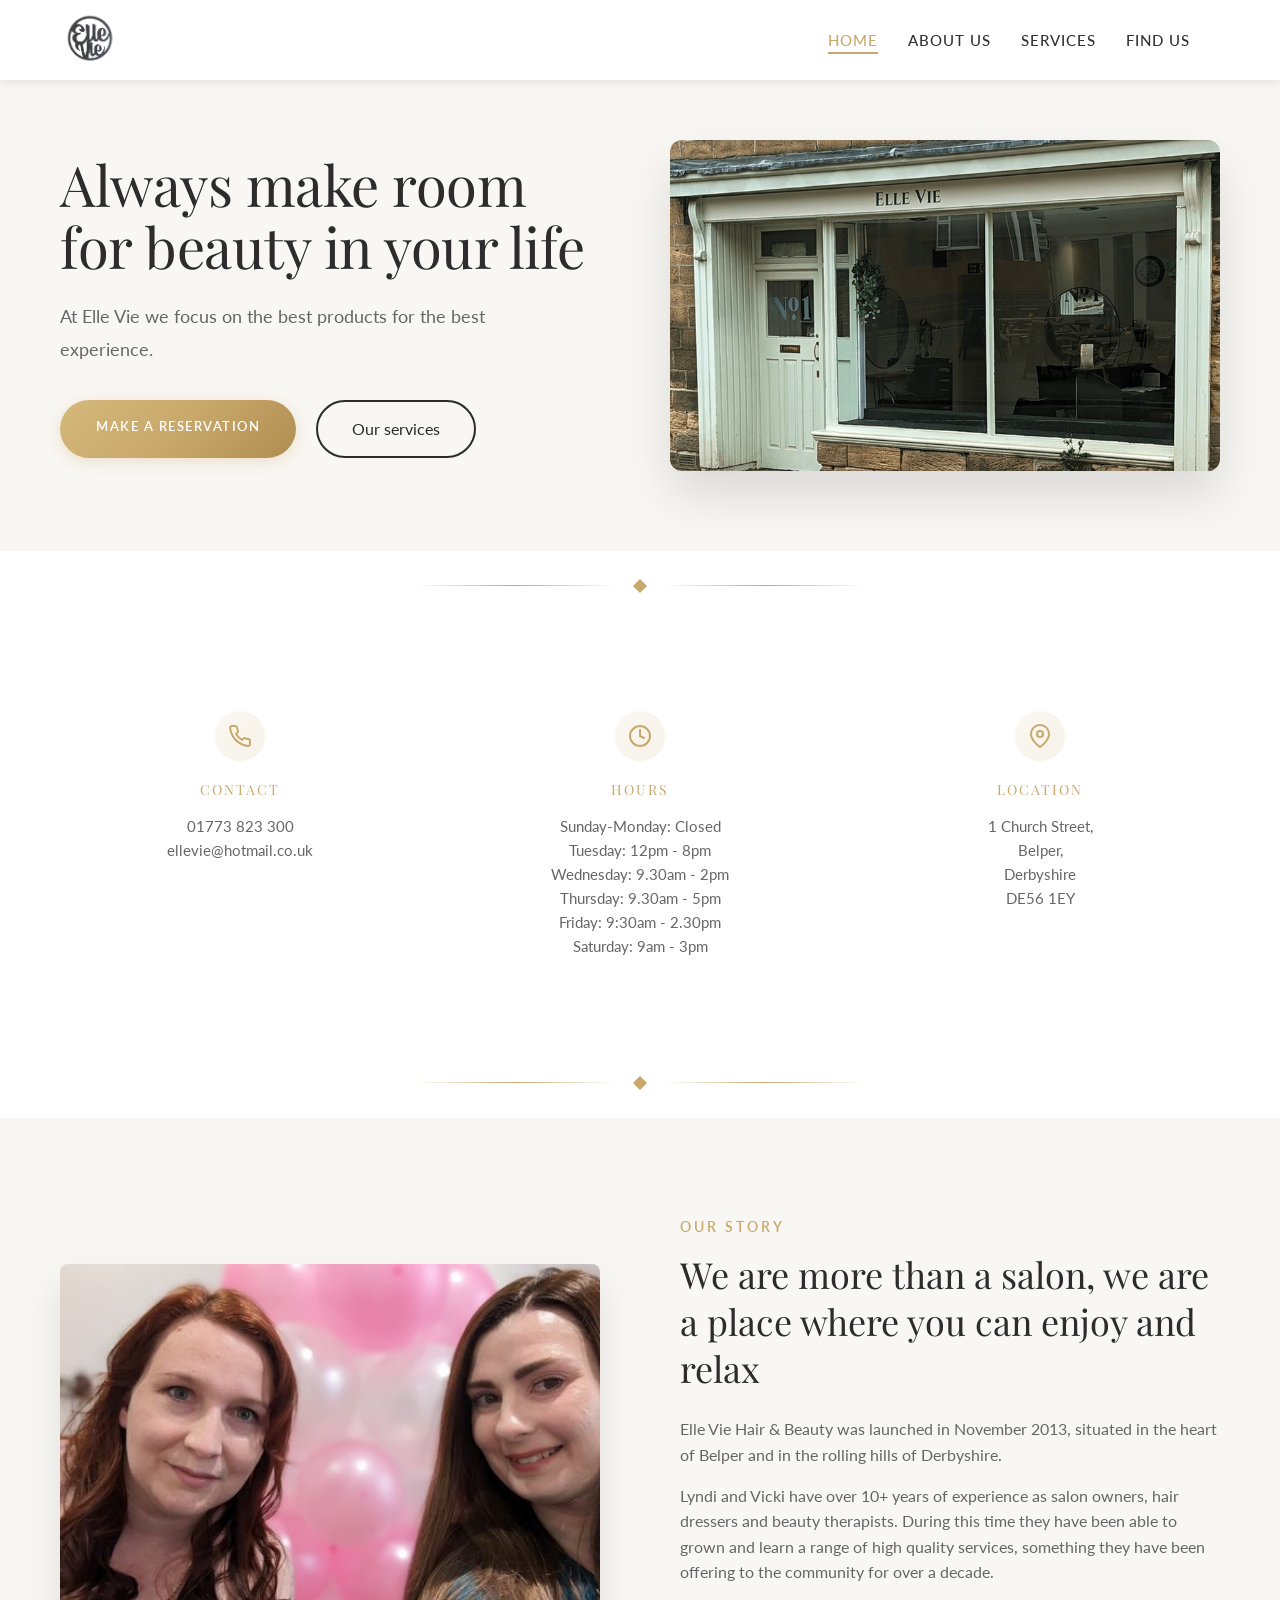
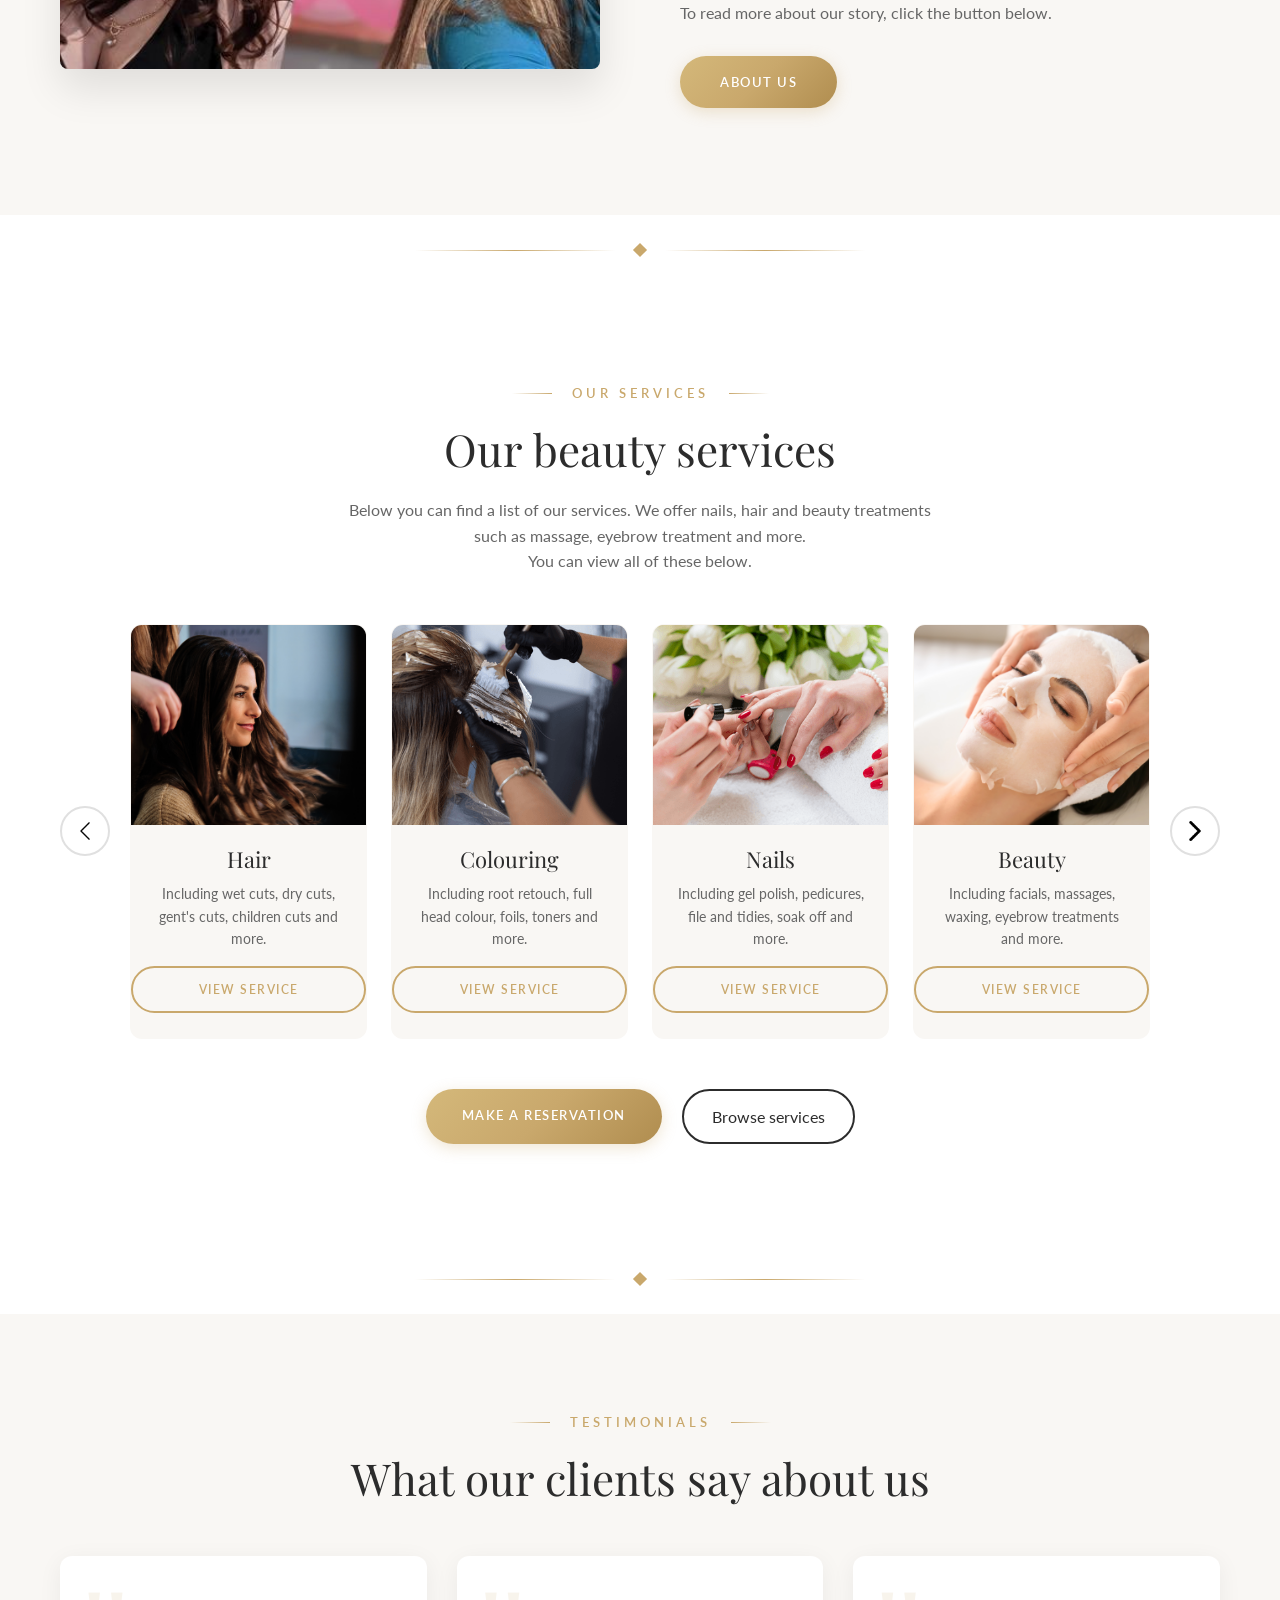
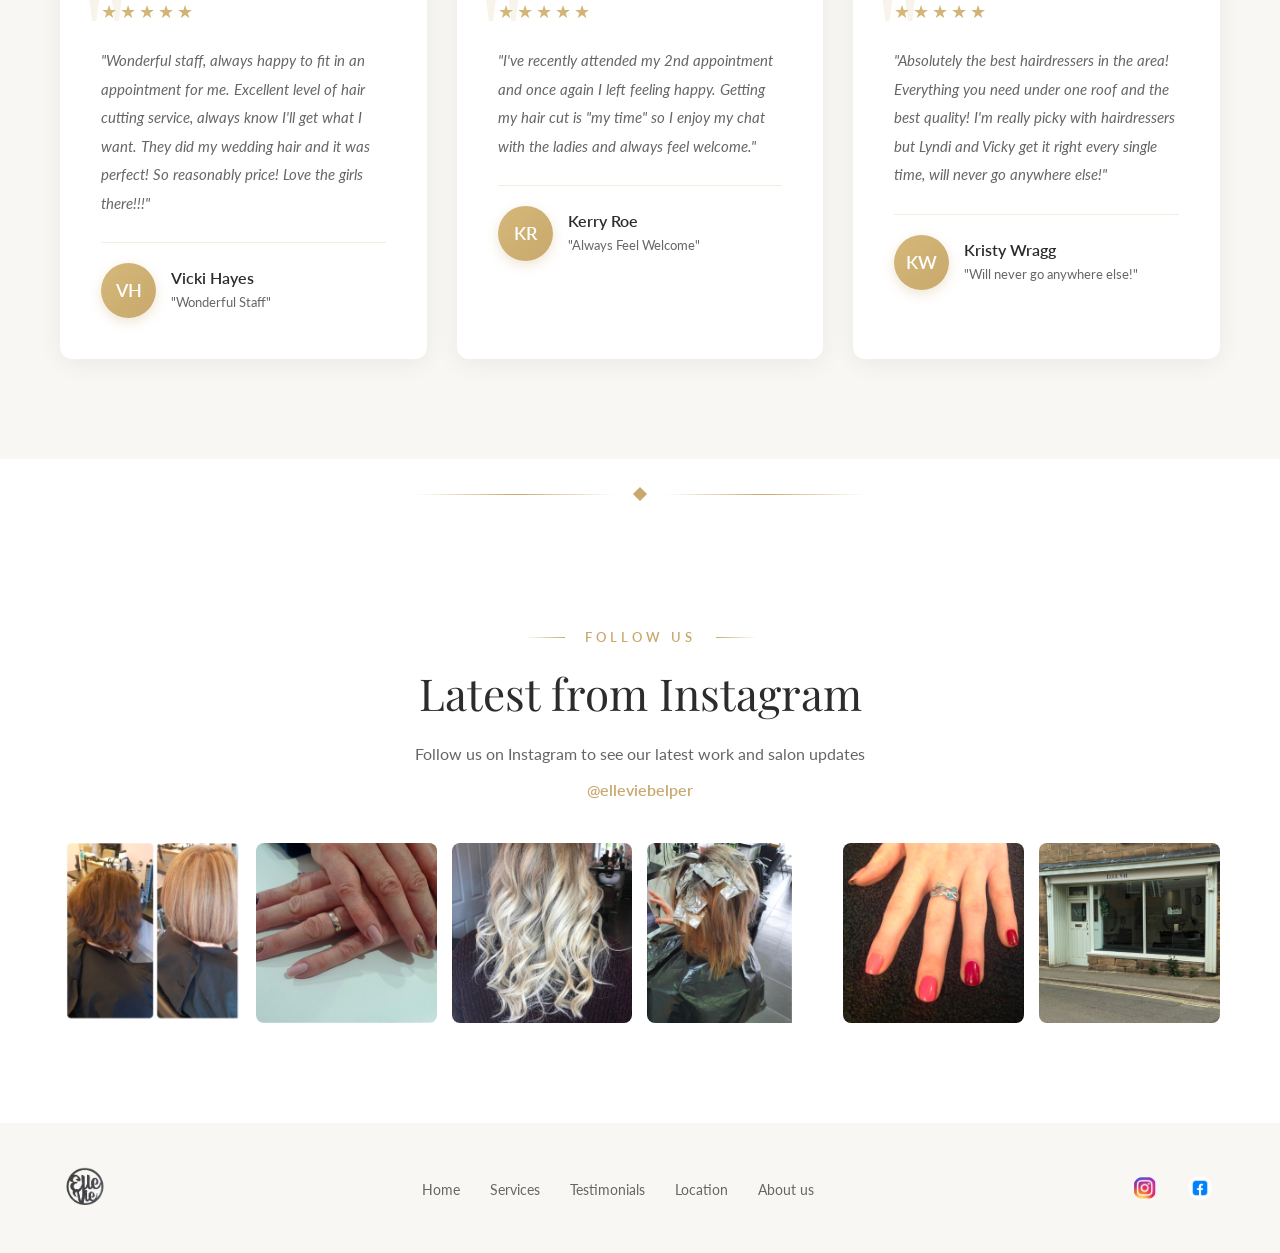
==== index.html @ 68be9227 "Remove Book Now button from header navigation Co-authored-by: Cursor <cursoragent@cursor.com>" ====
<!DOCTYPE html>
<html lang="en">

<head>
  <meta charset="UTF-8" />
  <meta name="viewport" content="width=device-width, initial-scale=1.0" />
  <meta name="description" content="Elle Vie Hair & Beauty salon in Belper, Derbyshire. Expert hair styling, colouring, nails, and beauty treatments. Book your appointment today!" />
  <meta name="keywords" content="hair salon, beauty salon, Belper, Derbyshire, hair styling, colouring, nails, beauty treatments" />
  <meta property="og:title" content="Elle Vie Hair & Beauty | Belper, Derbyshire" />
  <meta property="og:description" content="Expert hair styling, colouring, nails, and beauty treatments in the heart of Belper." />
  <meta property="og:image" content="images/home/elle_vie_shop_window.png" />
  <meta property="og:type" content="website" />
  <meta property="og:url" content="https://ellevie.co.uk/" />
  <link rel="canonical" href="https://ellevie.co.uk/" />
  <link rel="icon" type="image/png" href="images/home/logo.png" />
  <title>Elle Vie | Home</title>
  <link rel="preconnect" href="https://fonts.googleapis.com" />
  <link rel="preconnect" href="https://fonts.gstatic.com" crossorigin />
  <link href="https://fonts.googleapis.com/css2?family=Lato:wght@400;600;700&family=Playfair+Display:wght@400;500;600&display=swap" rel="stylesheet" />
  <link rel="stylesheet" href="css/style.css" />
  
  <!-- Structured Data for Local Business -->
  <script type="application/ld+json">
  {
    "@context": "https://schema.org",
    "@type": "BeautySalon",
    "name": "Elle Vie Hair & Beauty",
    "image": "images/home/elle_vie_shop_window.png",
    "url": "https://ellevie.co.uk",
    "telephone": "+441773823300",
    "email": "ellevie@hotmail.co.uk",
    "address": {
      "@type": "PostalAddress",
      "streetAddress": "1 Church Street",
      "addressLocality": "Belper",
      "addressRegion": "Derbyshire",
      "postalCode": "DE56 1EY",
      "addressCountry": "GB"
    },
    "geo": {
      "@type": "GeoCoordinates",
      "latitude": 53.0240433,
      "longitude": -1.4788394
    },
    "openingHoursSpecification": [
      {
        "@type": "OpeningHoursSpecification",
        "dayOfWeek": "Tuesday",
        "opens": "12:00",
        "closes": "20:00"
      },
      {
        "@type": "OpeningHoursSpecification",
        "dayOfWeek": "Wednesday",
        "opens": "09:30",
        "closes": "14:00"
      },
      {
        "@type": "OpeningHoursSpecification",
        "dayOfWeek": "Thursday",
        "opens": "09:30",
        "closes": "17:00"
      },
      {
        "@type": "OpeningHoursSpecification",
        "dayOfWeek": "Friday",
        "opens": "09:30",
        "closes": "14:30"
      },
      {
        "@type": "OpeningHoursSpecification",
        "dayOfWeek": "Saturday",
        "opens": "09:00",
        "closes": "15:00"
      }
    ],
    "priceRange": "$$",
    "sameAs": [
      "https://www.instagram.com/elleviebelper/",
      "https://www.facebook.com/elleviebelper"
    ]
  }
  </script>
</head>

<body>
  <a href="#main-content" class="skip-link">Skip to main content</a>
  <div class="wrapper">
    <header class="header">
      <div class="header__container">
        <a href="index.html" class="header__logo logo">
          <img src="images/home/logo.png" alt="Elle Vie" />
        </a>
        <div class="header__navigation">
          <div class="header__menu menu">
            <nav class="menu__body" role="navigation" aria-label="Main navigation">
              <ul class="menu__list">
                <li class="menu__item"><a href="index.html" class="menu__link active">Home</a></li>
                <li class="menu__item"><a href="about-us.html" class="menu__link">About Us</a></li>
                <li class="menu__item"><a href="services.html" class="menu__link">Services</a></li>
                <li class="menu__item"><a href="https://www.google.com/maps/place/Elle+Vie+Hair+%26+Beauty/@53.0240433,-1.4788394,15z/data=!4m2!3m1!1s0x0:0xa0e044187cab722d?sa=X&ved=2ahUKEwjLvsyBmYyDAxWkQkEAHSjqBVkQ_BJ6BAgUEAA" class="menu__link" target="_blank">Find Us</a></li>
              </ul>
            </nav>
          </div>
          <div class="header__actions actions-header">
            <button type="button" class="menu__icon icon-menu" onclick="toggleMenu()" aria-label="Toggle navigation menu" aria-expanded="false"><span></span></button>
          </div>
        </div>
      </div>
    </header>
    <main class="page" id="main-content">
      <section class="page__main main">
        <div class="main__container">
          <div class="main__content">
            <h1 class="main__title">Always make room for beauty in your life</h1>
            <div class="main__text">
              At Elle Vie we focus on the best products for the best experience.
            </div>
            <div class="main__buttons">
              <a href="#" class="main__button main__button--primary main__button">Make a reservation</a>
              <a href="services.html" class="main__button--secondary">Our services</a>
            </div>
          </div>
          <div class="main__image">
            <img src="images/home/elle_vie_shop_window.png" alt="Elle Vie Storefront">
          </div>
        </div>
      </section>
      <div class="section-divider"><span class="section-divider__diamond"></span></div>
      <section class="page__contact-info contact-info animate-on-scroll">
        <div class="contact-info__container">
          <div class="contact-info__item">
            <div class="contact-info__icon">
              <svg width="24" height="24" viewBox="0 0 24 24" fill="none" xmlns="http://www.w3.org/2000/svg"><path d="M22 16.92v3a2 2 0 0 1-2.18 2 19.79 19.79 0 0 1-8.63-3.07 19.5 19.5 0 0 1-6-6 19.79 19.79 0 0 1-3.07-8.67A2 2 0 0 1 4.11 2h3a2 2 0 0 1 2 1.72 12.84 12.84 0 0 0 .7 2.81 2 2 0 0 1-.45 2.11L8.09 9.91a16 16 0 0 0 6 6l1.27-1.27a2 2 0 0 1 2.11-.45 12.84 12.84 0 0 0 2.81.7A2 2 0 0 1 22 16.92z" stroke="currentColor" stroke-width="2" stroke-linecap="round" stroke-linejoin="round"/></svg>
            </div>
            <h3 class="contact-info__title">Contact</h3>
            <div class="contact-info__content">
              <p><a href="tel:+441773823300">01773 823 300</a></p>
              <p><a href="mailto:ellevie@hotmail.co.uk">ellevie@hotmail.co.uk</a></p>
            </div>
          </div>
          
          <div class="contact-info__item">
            <div class="contact-info__icon">
              <svg width="24" height="24" viewBox="0 0 24 24" fill="none" xmlns="http://www.w3.org/2000/svg"><circle cx="12" cy="12" r="10" stroke="currentColor" stroke-width="2"/><polyline points="12,6 12,12 16,14" stroke="currentColor" stroke-width="2" stroke-linecap="round" stroke-linejoin="round"/></svg>
            </div>
            <h3 class="contact-info__title">Hours</h3>
            <div class="contact-info__content">
              <p>Sunday-Monday: Closed</p>
              <p>Tuesday: 12pm - 8pm</p>
              <p>Wednesday: 9.30am - 2pm</p>
              <p>Thursday: 9.30am - 5pm</p>
              <p>Friday: 9:30am - 2.30pm</p>
              <p>Saturday: 9am - 3pm</p>
            </div>
          </div>
          
          <div class="contact-info__item">
            <div class="contact-info__icon">
              <svg width="24" height="24" viewBox="0 0 24 24" fill="none" xmlns="http://www.w3.org/2000/svg"><path d="M21 10c0 7-9 13-9 13s-9-6-9-13a9 9 0 0 1 18 0z" stroke="currentColor" stroke-width="2"/><circle cx="12" cy="10" r="3" stroke="currentColor" stroke-width="2"/></svg>
            </div>
            <h3 class="contact-info__title">Location</h3>
            <div class="contact-info__content">
              <p>1 Church Street,</p>
              <p>Belper,</p>
              <p>Derbyshire</p>
              <p>DE56 1EY</p>
            </div>
          </div>
        </div>
      </section>
      <div class="section-divider"><span class="section-divider__diamond"></span></div>
      <section class="page__about about animate-on-scroll">
        <div class="about__container">
          <div class="about__image">
            <img src="images/home/image_of_two.jpeg" alt="Elle Vie Salon Owners" />
          </div>
          <div class="about__content">
            <h3 class="about__subtitle">OUR STORY</h3>
            <h2 class="about__title">We are more than a salon, we are a place where you can enjoy and relax</h2>
            <div class="about__text">
              <p>
                Elle Vie Hair & Beauty was launched in November 2013, situated in the heart of Belper and in the rolling hills of Derbyshire.
              </p>
              <p>
                Lyndi and Vicki have over 10+ years of experience as salon owners, hair dressers and beauty therapists. 
                During this time they have been able to grown and learn a range of high quality services, something they have been offering to the community for over a decade.
              </p>
              <p>
                To read more about our story, click the button below.
              </p>
            </div>
            <a href="about-us.html" class="about__button button">About us</a>
          </div>
        </div>
      </section>
      <div class="section-divider"><span class="section-divider__diamond"></span></div>
      <section class="page__services services animate-on-scroll">
        <div class="services__container">
          <h3 class="services__subtitle">OUR SERVICES</h3>
          <h2 class="services__title">Our beauty services</h2>
          <div class="services__description">
            <p>Below you can find a list of our services. We offer nails, hair and beauty treatments such as massage, eyebrow treatment and more.</p>
            <p>You can view all of these below.</p>
          </div>
          <div class="services__slider">
            <button class="services__nav services__nav--prev">
              <img src="images/icons/arrow_left.png" alt="Previous">
            </button>
            <div class="services__row">
              <div class="services__column">
                <div class="services__item item-services">
                  <a href="services.html#hair" class="item-services__image">
                    <img src="images/services/hair.png" alt="Hair Services" />
                  </a>
                  <h3 class="item-services__title">Hair</h3>
                  <div class="item-services__text">
                    Including wet cuts, dry cuts, gent's cuts, children cuts and more.
                  </div>
                  <a href="services.html" class="item-services__button">View service</a>
                </div>
              </div>
              <div class="services__column">
                <div class="services__item item-services">
                  <a href="services.html#colouring" class="item-services__image">
                    <img src="images/services/colour.png" alt="Colouring Services" />
                  </a>
                  <h3 class="item-services__title">Colouring</h3>
                  <div class="item-services__text">
                    Including root retouch, full head colour, foils, toners and more.
                  </div>
                  <a href="services.html" class="item-services__button">View service</a>
                </div>
              </div>
              <div class="services__column">
                <div class="services__item item-services">
                  <a href="services.html#nails" class="item-services__image">
                    <img src="images/services/nails.png" alt="Nail Services" />
                  </a>
                  <h3 class="item-services__title">Nails</h3>
                  <div class="item-services__text">
                    Including gel polish, pedicures, file and tidies, soak off and more.
                  </div>
                  <a href="services.html" class="item-services__button">View service</a>
                </div>
              </div>
              <div class="services__column">
                <div class="services__item item-services">
                  <a href="services.html#beauty" class="item-services__image">
                    <img src="images/services/beauty.png" alt="Beauty Services" />
                  </a>
                  <h3 class="item-services__title">Beauty</h3>
                  <div class="item-services__text">
                    Including facials, massages, waxing, eyebrow treatments and more.
                  </div>
                  <a href="services.html" class="item-services__button">View service</a>
                </div>
              </div>
            </div>
            <button class="services__nav services__nav--next">
              <img src="images/icons/arrow_right.png" alt="Next">
            </button>
          </div>
          <div class="services__scroll-hint">
            <span class="services__scroll-hint-text">Swipe to see more</span>
            <span class="services__scroll-hint-arrow">
              <svg width="16" height="16" viewBox="0 0 24 24" fill="none" stroke="currentColor" stroke-width="3" stroke-linecap="round" stroke-linejoin="round">
                <path d="M5 12h14M12 5l7 7-7 7"/>
              </svg>
            </span>
          </div>
          <div class="services__buttons">
            <a href="#" class="services__button services__button--primary main__button">Make a reservation</a>
            <a href="services.html" class="services__button services__button--secondary">Browse services</a>
          </div>
        </div>
      </section>
      <div class="section-divider"><span class="section-divider__diamond"></span></div>
      <section class="page__testimonial testimonial animate-on-scroll" id="testimonials">
        <div class="testimonial__container">
          <h3 class="testimonial__subtitle">TESTIMONIALS</h3>
          <h2 class="testimonial__title">What our clients say about us</h2>
          <div class="testimonial__grid">
            <div class="testimonial__item">
              <div class="testimonial__stars">
                ★★★★★
              </div>
              <p class="testimonial__text">
                "Wonderful staff, always happy to fit in an appointment for me. Excellent level of hair cutting service, always know I'll get what I want. They did my wedding hair and it was perfect! So reasonably price! Love the girls there!!!"
              </p>
              <div class="testimonial__author">
                <div class="testimonial__author-image">
                  <div class="testimonial__author-initial">VH</div>
                </div>
                <div class="testimonial__author-info">
                  <h4>Vicki Hayes</h4>
                  <p>"Wonderful Staff"</p>
                </div>
              </div>
            </div>

            <div class="testimonial__item">
              <div class="testimonial__stars">
                ★★★★★
              </div>
              <p class="testimonial__text">
                "I've recently attended my 2nd appointment and once again I left feeling happy. Getting my hair cut is "my time" so I enjoy my chat with the ladies and always feel welcome."
              </p>
              <div class="testimonial__author">
                <div class="testimonial__author-image">
                  <div class="testimonial__author-initial">KR</div>
                </div>
                <div class="testimonial__author-info">
                  <h4>Kerry Roe</h4>
                  <p>"Always Feel Welcome"</p>
                </div>
              </div>
            </div>

            <div class="testimonial__item">
              <div class="testimonial__stars">
                ★★★★★
              </div>
              <p class="testimonial__text">
                "Absolutely the best hairdressers in the area! Everything you need under one roof and the best quality! I'm really picky with hairdressers but Lyndi and Vicky get it right every single time, will never go anywhere else!"
              </p>
              <div class="testimonial__author">
                <div class="testimonial__author-image">
                  <div class="testimonial__author-initial">KW</div>
                </div>
                <div class="testimonial__author-info">
                  <h4>Kristy Wragg</h4>
                  <p>"Will never go anywhere else!"</p>
                </div>
              </div>
            </div>
          </div>
        </div>
      </section>
      <div class="section-divider"><span class="section-divider__diamond"></span></div>
      <section class="page__instagram instagram animate-on-scroll">
        <div class="instagram__container">
          <h3 class="instagram__subtitle">FOLLOW US</h3>
          <h2 class="instagram__title">Latest from Instagram</h2>
          <div class="instagram__description">
            <p>Follow us on Instagram to see our latest work and salon updates</p>
            <a href="https://www.instagram.com/elleviebelper/" target="_blank" class="instagram__follow">
              <span>@elleviebelper</span>
            </a>
          </div>
          <div class="instagram__grid">
            <a href="https://www.instagram.com/elleviebelper/" target="_blank" class="instagram__item">
              <img src="images/instagram/1.png" alt="Before and After Hair Transformation">
              <div class="instagram__overlay">
                <svg width="30" height="30" viewBox="0 0 24 24" fill="white" xmlns="http://www.w3.org/2000/svg"><path d="M12 2.163c3.204 0 3.584.012 4.85.07 3.252.148 4.771 1.691 4.919 4.919.058 1.265.069 1.645.069 4.849 0 3.205-.012 3.584-.069 4.849-.149 3.225-1.664 4.771-4.919 4.919-1.266.058-1.644.07-4.85.07-3.204 0-3.584-.012-4.849-.07-3.26-.149-4.771-1.699-4.919-4.92-.058-1.265-.07-1.644-.07-4.849 0-3.204.013-3.583.07-4.849.149-3.227 1.664-4.771 4.919-4.919 1.266-.057 1.645-.069 4.849-.069zm0-2.163c-3.259 0-3.667.014-4.947.072-4.358.2-6.78 2.618-6.98 6.98-.059 1.281-.073 1.689-.073 4.948 0 3.259.014 3.668.072 4.948.2 4.358 2.618 6.78 6.98 6.98 1.281.058 1.689.072 4.948.072 3.259 0 3.668-.014 4.948-.072 4.354-.2 6.782-2.618 6.979-6.98.059-1.28.073-1.689.073-4.948 0-3.259-.014-3.667-.072-4.947-.196-4.354-2.617-6.78-6.979-6.98-1.281-.059-1.69-.073-4.949-.073zm0 5.838c-3.403 0-6.162 2.759-6.162 6.162s2.759 6.163 6.162 6.163 6.162-2.759 6.162-6.163c0-3.403-2.759-6.162-6.162-6.162zm0 10.162c-2.209 0-4-1.79-4-4 0-2.209 1.791-4 4-4s4 1.791 4 4c0 2.21-1.791 4-4 4zm6.406-11.845c-.796 0-1.441.645-1.441 1.44s.645 1.44 1.441 1.44c.795 0 1.439-.645 1.439-1.44s-.644-1.44-1.439-1.44z"/></svg>
              </div>
            </a>
            <a href="https://www.instagram.com/elleviebelper/" target="_blank" class="instagram__item">
              <img src="images/instagram/2.png" alt="Pink Nail Design">
              <div class="instagram__overlay">
                <svg width="30" height="30" viewBox="0 0 24 24" fill="white" xmlns="http://www.w3.org/2000/svg"><path d="M12 2.163c3.204 0 3.584.012 4.85.07 3.252.148 4.771 1.691 4.919 4.919.058 1.265.069 1.645.069 4.849 0 3.205-.012 3.584-.069 4.849-.149 3.225-1.664 4.771-4.919 4.919-1.266.058-1.644.07-4.85.07-3.204 0-3.584-.012-4.849-.07-3.26-.149-4.771-1.699-4.919-4.92-.058-1.265-.07-1.644-.07-4.849 0-3.204.013-3.583.07-4.849.149-3.227 1.664-4.771 4.919-4.919 1.266-.057 1.645-.069 4.849-.069zm0-2.163c-3.259 0-3.667.014-4.947.072-4.358.2-6.78 2.618-6.98 6.98-.059 1.281-.073 1.689-.073 4.948 0 3.259.014 3.668.072 4.948.2 4.358 2.618 6.78 6.98 6.98 1.281.058 1.689.072 4.948.072 3.259 0 3.668-.014 4.948-.072 4.354-.2 6.782-2.618 6.979-6.98.059-1.28.073-1.689.073-4.948 0-3.259-.014-3.667-.072-4.947-.196-4.354-2.617-6.78-6.979-6.98-1.281-.059-1.69-.073-4.949-.073zm0 5.838c-3.403 0-6.162 2.759-6.162 6.162s2.759 6.163 6.162 6.163 6.162-2.759 6.162-6.163c0-3.403-2.759-6.162-6.162-6.162zm0 10.162c-2.209 0-4-1.79-4-4 0-2.209 1.791-4 4-4s4 1.791 4 4c0 2.21-1.791 4-4 4zm6.406-11.845c-.796 0-1.441.645-1.441 1.44s.645 1.44 1.441 1.44c.795 0 1.439-.645 1.439-1.44s-.644-1.44-1.439-1.44z"/></svg>
              </div>
            </a>
            <a href="https://www.instagram.com/elleviebelper/" target="_blank" class="instagram__item">
              <img src="images/instagram/3.png" alt="Blonde Curled Hair">
              <div class="instagram__overlay">
                <svg width="30" height="30" viewBox="0 0 24 24" fill="white" xmlns="http://www.w3.org/2000/svg"><path d="M12 2.163c3.204 0 3.584.012 4.85.07 3.252.148 4.771 1.691 4.919 4.919.058 1.265.069 1.645.069 4.849 0 3.205-.012 3.584-.069 4.849-.149 3.225-1.664 4.771-4.919 4.919-1.266.058-1.644.07-4.85.07-3.204 0-3.584-.012-4.849-.07-3.26-.149-4.771-1.699-4.919-4.92-.058-1.265-.07-1.644-.07-4.849 0-3.204.013-3.583.07-4.849.149-3.227 1.664-4.771 4.919-4.919 1.266-.057 1.645-.069 4.849-.069zm0-2.163c-3.259 0-3.667.014-4.947.072-4.358.2-6.78 2.618-6.98 6.98-.059 1.281-.073 1.689-.073 4.948 0 3.259.014 3.668.072 4.948.2 4.358 2.618 6.78 6.98 6.98 1.281.058 1.689.072 4.948.072 3.259 0 3.668-.014 4.948-.072 4.354-.2 6.782-2.618 6.979-6.98.059-1.28.073-1.689.073-4.948 0-3.259-.014-3.667-.072-4.947-.196-4.354-2.617-6.78-6.979-6.98-1.281-.059-1.69-.073-4.949-.073zm0 5.838c-3.403 0-6.162 2.759-6.162 6.162s2.759 6.163 6.162 6.163 6.162-2.759 6.162-6.163c0-3.403-2.759-6.162-6.162-6.162zm0 10.162c-2.209 0-4-1.79-4-4 0-2.209 1.791-4 4-4s4 1.791 4 4c0 2.21-1.791 4-4 4zm6.406-11.845c-.796 0-1.441.645-1.441 1.44s.645 1.44 1.441 1.44c.795 0 1.439-.645 1.439-1.44s-.644-1.44-1.439-1.44z"/></svg>
              </div>
            </a>
            <a href="https://www.instagram.com/elleviebelper/" target="_blank" class="instagram__item">
              <img src="images/instagram/7.png" alt="Red Nail Design">
              <div class="instagram__overlay">
                <svg width="30" height="30" viewBox="0 0 24 24" fill="white" xmlns="http://www.w3.org/2000/svg"><path d="M12 2.163c3.204 0 3.584.012 4.85.07 3.252.148 4.771 1.691 4.919 4.919.058 1.265.069 1.645.069 4.849 0 3.205-.012 3.584-.069 4.849-.149 3.225-1.664 4.771-4.919 4.919-1.266.058-1.644.07-4.85.07-3.204 0-3.584-.012-4.849-.07-3.26-.149-4.771-1.699-4.919-4.92-.058-1.265-.07-1.644-.07-4.849 0-3.204.013-3.583.07-4.849.149-3.227 1.664-4.771 4.919-4.919 1.266-.057 1.645-.069 4.849-.069zm0-2.163c-3.259 0-3.667.014-4.947.072-4.358.2-6.78 2.618-6.98 6.98-.059 1.281-.073 1.689-.073 4.948 0 3.259.014 3.668.072 4.948.2 4.358 2.618 6.78 6.98 6.98 1.281.058 1.689.072 4.948.072 3.259 0 3.668-.014 4.948-.072 4.354-.2 6.782-2.618 6.979-6.98.059-1.28.073-1.689.073-4.948 0-3.259-.014-3.667-.072-4.947-.196-4.354-2.617-6.78-6.979-6.98-1.281-.059-1.69-.073-4.949-.073zm0 5.838c-3.403 0-6.162 2.759-6.162 6.162s2.759 6.163 6.162 6.163 6.162-2.759 6.162-6.163c0-3.403-2.759-6.162-6.162-6.162zm0 10.162c-2.209 0-4-1.79-4-4 0-2.209 1.791-4 4-4s4 1.791 4 4c0 2.21-1.791 4-4 4zm6.406-11.845c-.796 0-1.441.645-1.441 1.44s.645 1.44 1.441 1.44c.795 0 1.439-.645 1.439-1.44s-.644-1.44-1.439-1.44z"/></svg>
              </div>
            </a>
            <a href="https://www.instagram.com/elleviebelper/" target="_blank" class="instagram__item">
              <img src="images/instagram/5.png" alt="Elle Vie Salon Storefront">
              <div class="instagram__overlay">
                <svg width="30" height="30" viewBox="0 0 24 24" fill="white" xmlns="http://www.w3.org/2000/svg"><path d="M12 2.163c3.204 0 3.584.012 4.85.07 3.252.148 4.771 1.691 4.919 4.919.058 1.265.069 1.645.069 4.849 0 3.205-.012 3.584-.069 4.849-.149 3.225-1.664 4.771-4.919 4.919-1.266.058-1.644.07-4.85.07-3.204 0-3.584-.012-4.849-.07-3.26-.149-4.771-1.699-4.919-4.92-.058-1.265-.07-1.644-.07-4.849 0-3.204.013-3.583.07-4.849.149-3.227 1.664-4.771 4.919-4.919 1.266-.057 1.645-.069 4.849-.069zm0-2.163c-3.259 0-3.667.014-4.947.072-4.358.2-6.78 2.618-6.98 6.98-.059 1.281-.073 1.689-.073 4.948 0 3.259.014 3.668.072 4.948.2 4.358 2.618 6.78 6.98 6.98 1.281.058 1.689.072 4.948.072 3.259 0 3.668-.014 4.948-.072 4.354-.2 6.782-2.618 6.979-6.98.059-1.28.073-1.689.073-4.948 0-3.259-.014-3.667-.072-4.947-.196-4.354-2.617-6.78-6.979-6.98-1.281-.059-1.69-.073-4.949-.073zm0 5.838c-3.403 0-6.162 2.759-6.162 6.162s2.759 6.163 6.162 6.163 6.162-2.759 6.162-6.163c0-3.403-2.759-6.162-6.162-6.162zm0 10.162c-2.209 0-4-1.79-4-4 0-2.209 1.791-4 4-4s4 1.791 4 4c0 2.21-1.791 4-4 4zm6.406-11.845c-.796 0-1.441.645-1.441 1.44s.645 1.44 1.441 1.44c.795 0 1.439-.645 1.439-1.44s-.644-1.44-1.439-1.44z"/></svg>
              </div>
            </a>
            <a href="https://www.instagram.com/elleviebelper/" target="_blank" class="instagram__item">
              <img src="images/instagram/6.png" alt="Hair Foiling Process">
              <div class="instagram__overlay">
                <svg width="30" height="30" viewBox="0 0 24 24" fill="white" xmlns="http://www.w3.org/2000/svg"><path d="M12 2.163c3.204 0 3.584.012 4.85.07 3.252.148 4.771 1.691 4.919 4.919.058 1.265.069 1.645.069 4.849 0 3.205-.012 3.584-.069 4.849-.149 3.225-1.664 4.771-4.919 4.919-1.266.058-1.644.07-4.85.07-3.204 0-3.584-.012-4.849-.07-3.26-.149-4.771-1.699-4.919-4.92-.058-1.265-.07-1.644-.07-4.849 0-3.204.013-3.583.07-4.849.149-3.227 1.664-4.771 4.919-4.919 1.266-.057 1.645-.069 4.849-.069zm0-2.163c-3.259 0-3.667.014-4.947.072-4.358.2-6.78 2.618-6.98 6.98-.059 1.281-.073 1.689-.073 4.948 0 3.259.014 3.668.072 4.948.2 4.358 2.618 6.78 6.98 6.98 1.281.058 1.689.072 4.948.072 3.259 0 3.668-.014 4.948-.072 4.354-.2 6.782-2.618 6.979-6.98.059-1.28.073-1.689.073-4.948 0-3.259-.014-3.667-.072-4.947-.196-4.354-2.617-6.78-6.979-6.98-1.281-.059-1.69-.073-4.949-.073zm0 5.838c-3.403 0-6.162 2.759-6.162 6.162s2.759 6.163 6.162 6.163 6.162-2.759 6.162-6.163c0-3.403-2.759-6.162-6.162-6.162zm0 10.162c-2.209 0-4-1.79-4-4 0-2.209 1.791-4 4-4s4 1.791 4 4c0 2.21-1.791 4-4 4zm6.406-11.845c-.796 0-1.441.645-1.441 1.44s.645 1.44 1.441 1.44c.795 0 1.439-.645 1.439-1.44s-.644-1.44-1.439-1.44z"/></svg>
              </div>
            </a>
          </div>
        </div>
      </section>
    </main>
    <footer class="footer">
      <div class="footer__container">
        <div class="footer__logo">
          <img src="images/home/logo.png" alt="Elle Vie" />
        </div>
        <nav class="footer__nav">
          <ul class="footer__menu">
            <li><a href="index.html">Home</a></li>
            <li><a href="services.html">Services</a></li>
            <li><a href="index.html#testimonials">Testimonials</a></li>
            <li><a href="https://www.google.com/maps/place/Elle+Vie+Hair+%26+Beauty/@53.0240433,-1.4788394,15z/data=!4m2!3m1!1s0x0:0xa0e044187cab722d?sa=X&ved=2ahUKEwjLvsyBmYyDAxWkQkEAHSjqBVkQ_BJ6BAgUEAA" target="_blank">Location</a></li>
            <li><a href="about-us.html">About us</a></li>
          </ul>
        </nav>
        <div class="footer__social">
          <a href="https://www.instagram.com/elleviebelper/" target="_blank" class="footer__social-link">
            <img src="images/icons/instagram.png" alt="Instagram">
          </a>
          <a href="https://www.facebook.com/elleviebelper" target="_blank" class="footer__social-link">
            <img src="images/icons/fb_logo.jpg" alt="Facebook">
          </a>
        </div>
      </div>
    </footer>
  </div>
  <div class="modal" id="reservationModal">
    <div class="modal__content">
      <button class="modal__close">&times;</button>
      <div class="modal__header">
        <h2>Book via phone or messenger</h2>
      </div>
      <div class="modal__body">
        <h3>Click an option below:</h3>
        <div class="modal__options">
          <a href="tel:01773823300" class="modal__option">
            <div class="modal__icon">
              <img src="images/contact/phone.svg" alt="Phone">
            </div>
            <span>Phone</span>
          </a>
          <a href="https://www.messenger.com/t/545408738829020" target="_blank" class="modal__option">
            <div class="modal__icon">
              <img src="images/contact/messenger.png" alt="Messenger">
            </div>
            <span>Messenger</span>
          </a>
        </div>
      </div>
    </div>
  </div>
  <script>
    // Simple toggle function that works on any server/protocol
    function toggleMenu() {
      console.log('Toggle menu called');
      var body = document.body;
      if (body.classList.contains('menu-open')) {
        body.classList.remove('menu-open');
        console.log('Menu closed');
      } else {
        body.classList.add('menu-open');
        console.log('Menu opened');
      }
    }

    // Simple modal functions
    function openModal() {
      var modal = document.getElementById('reservationModal');
      if (modal) {
        modal.classList.add('active');
        document.body.style.overflow = 'hidden';
      }
    }

    function closeModal() {
      var modal = document.getElementById('reservationModal');
      if (modal) {
        modal.classList.remove('active');
        document.body.style.overflow = '';
      }
    }

    // Wait for page to load
    window.onload = function() {
      console.log('Page loaded, setting up...');
      
      // Setup modal buttons
      var reservationBtns = document.querySelectorAll('.main__button');
      for (var i = 0; i < reservationBtns.length; i++) {
        reservationBtns[i].onclick = function(e) {
          e.preventDefault();
          openModal();
        };
      }

      // Setup modal close
      var closeBtn = document.querySelector('.modal__close');
      if (closeBtn) {
        closeBtn.onclick = closeModal;
      }

      // Close modal when clicking outside
      var modal = document.getElementById('reservationModal');
      if (modal) {
        modal.onclick = function(e) {
          if (e.target === modal) {
            closeModal();
          }
        };
      }

      // Close modal on escape
      document.onkeydown = function(e) {
        if (e.key === 'Escape') {
          closeModal();
        }
      };

      console.log('Setup complete');
      
      // Scroll to top button
      var scrollBtn = document.getElementById('scrollToTop');
      if (scrollBtn) {
        window.addEventListener('scroll', function() {
          if (window.scrollY > 300) {
            scrollBtn.classList.add('visible');
          } else {
            scrollBtn.classList.remove('visible');
          }
        });
        
        scrollBtn.addEventListener('click', function() {
          window.scrollTo({ top: 0, behavior: 'smooth' });
        });
      }
      
      // Update aria-expanded on menu toggle
      var menuBtn = document.querySelector('.icon-menu');
      if (menuBtn) {
        var originalToggle = window.toggleMenu;
        window.toggleMenu = function() {
          originalToggle();
          var isOpen = document.body.classList.contains('menu-open');
          menuBtn.setAttribute('aria-expanded', isOpen);
        };
      }
      
      // Scroll-triggered animations
      var animateElements = document.querySelectorAll('.animate-on-scroll');
      if (animateElements.length > 0 && 'IntersectionObserver' in window) {
        var animationObserver = new IntersectionObserver(function(entries) {
          entries.forEach(function(entry) {
            if (entry.isIntersecting) {
              entry.target.classList.add('visible');
              animationObserver.unobserve(entry.target);
            }
          });
        }, { threshold: 0.1, rootMargin: '0px 0px -50px 0px' });
        
        animateElements.forEach(function(el) {
          animationObserver.observe(el);
        });
      }
      
      // Instagram grid animation
      var instagramGrid = document.querySelector('.instagram__grid');
      if (instagramGrid && 'IntersectionObserver' in window) {
        var gridObserver = new IntersectionObserver(function(entries) {
          entries.forEach(function(entry) {
            if (entry.isIntersecting) {
              entry.target.classList.add('animate');
              gridObserver.unobserve(entry.target);
            }
          });
        }, { threshold: 0.2 });
        gridObserver.observe(instagramGrid);
      }
      
      // Header scroll effect
      var header = document.querySelector('.header');
      if (header) {
        window.addEventListener('scroll', function() {
          if (window.scrollY > 50) {
            header.classList.add('scrolled');
          } else {
            header.classList.remove('scrolled');
          }
        });
      }
      
      // Mobile services scroll hint
      var servicesRow = document.querySelector('.services__row');
      var servicesSlider = document.querySelector('.services__slider');
      var scrollHint = document.querySelector('.services__scroll-hint');
      
      if (servicesRow && servicesSlider && scrollHint) {
        // Check if we're on mobile (scroll hint is visible)
        var checkMobile = function() {
          return window.getComputedStyle(scrollHint).display !== 'none';
        };
        
        // Update gradient based on scroll position
        var updateGradient = function() {
          if (!checkMobile()) return;
          
          var scrollLeft = servicesRow.scrollLeft;
          var maxScroll = servicesRow.scrollWidth - servicesRow.clientWidth;
          
          // Show gradient when not at the end
          if (scrollLeft < maxScroll - 10) {
            servicesSlider.classList.add('show-gradient');
            servicesSlider.classList.remove('at-end');
          } else {
            servicesSlider.classList.add('at-end');
          }
          
          // Show gradient at start
          if (scrollLeft < 10) {
            servicesSlider.classList.add('show-gradient');
          }
        };
        
        // Hide hint after first scroll
        var hasScrolled = false;
        servicesRow.addEventListener('scroll', function() {
          if (!hasScrolled && checkMobile()) {
            hasScrolled = true;
            scrollHint.classList.add('hidden');
          }
          updateGradient();
        });
        
        // Initialize gradient on load and resize
        var initScrollHint = function() {
          if (checkMobile()) {
            servicesSlider.classList.add('show-gradient');
            // Reset hint visibility on resize to mobile
            if (!hasScrolled) {
              scrollHint.classList.remove('hidden');
            }
          } else {
            servicesSlider.classList.remove('show-gradient');
          }
        };
        
        initScrollHint();
        window.addEventListener('resize', initScrollHint);
      }
    };
  </script>
  
  <!-- Scroll to Top Button -->
  <button id="scrollToTop" class="scroll-to-top" aria-label="Scroll to top">
    <svg viewBox="0 0 24 24" fill="none" stroke="currentColor" stroke-width="2" stroke-linecap="round" stroke-linejoin="round">
      <polyline points="18 15 12 9 6 15"></polyline>
    </svg>
  </button>
</body>

</html>
---- css/style.css ----
/* ==========================================
   Elle Vie Hair & Beauty - Main Stylesheet
   ========================================== */

/* CSS Variables */
:root {
  --color-primary: #c9a86c;
  --color-primary-dark: #b08d4f;
  --color-secondary: #2c2c2c;
  --color-text: #333333;
  --color-text-light: #666666;
  --color-white: #ffffff;
  --color-cream: #f9f7f4;
  --color-light-gray: #f5f5f5;
  --color-border: #e0e0e0;
  --color-dark: #1a1a1a;
  
  --font-primary: 'Playfair Display', Georgia, serif;
  --font-secondary: 'Lato', 'Helvetica Neue', Arial, sans-serif;
  
  --container-width: 1200px;
  --header-height: 80px;
  
  --transition-fast: 0.2s ease;
  --transition-normal: 0.3s ease;
  --transition-slow: 0.5s ease;
}

/* Reset & Base */
*, *::before, *::after {
  box-sizing: border-box;
  margin: 0;
  padding: 0;
}

html {
  scroll-behavior: smooth;
}

body {
  font-family: var(--font-secondary);
  font-size: 16px;
  line-height: 1.6;
  color: var(--color-text);
  background-color: var(--color-white);
  overflow-x: hidden;
}

body.menu-open {
  overflow: hidden;
}

/* Elegant Section Divider */
.section-divider {
  display: flex;
  align-items: center;
  justify-content: center;
  padding: 30px 0;
  max-width: var(--container-width);
  margin: 0 auto;
}

.section-divider::before,
.section-divider::after {
  content: '';
  flex: 1;
  max-width: 200px;
  height: 1px;
  background: linear-gradient(90deg, transparent, var(--color-primary), transparent);
}

.section-divider__diamond {
  width: 10px;
  height: 10px;
  background-color: var(--color-primary);
  transform: rotate(45deg);
  margin: 0 20px;
  flex-shrink: 0;
}

img {
  max-width: 100%;
  height: auto;
  display: block;
}

a {
  text-decoration: none;
  color: inherit;
  transition: color var(--transition-fast);
}

ul, ol {
  list-style: none;
}

h1, h2, h3, h4, h5, h6 {
  font-family: var(--font-primary);
  font-weight: 400;
  line-height: 1.3;
}

/* Wrapper */
.wrapper {
  min-height: 100vh;
  display: flex;
  flex-direction: column;
}

.page {
  flex: 1;
}

/* Container */
[class*="__container"] {
  max-width: var(--container-width);
  margin: 0 auto;
  padding: 0 20px;
}

/* ==========================================
   Header & Navigation
   ========================================== */
.header {
  position: fixed;
  top: 0;
  left: 0;
  right: 0;
  z-index: 1000;
  background-color: var(--color-white);
  box-shadow: 0 2px 10px rgba(0, 0, 0, 0.1);
  height: var(--header-height);
}

.header__container {
  display: flex;
  align-items: center;
  justify-content: space-between;
  height: 100%;
}

.header__logo img {
  height: 60px;
  width: auto;
}

.header__navigation {
  display: flex;
  align-items: center;
  gap: 30px;
}

.menu__list {
  display: flex;
  gap: 30px;
}

.menu__link {
  font-size: 15px;
  font-weight: 500;
  color: var(--color-text);
  text-transform: uppercase;
  letter-spacing: 1px;
  padding: 10px 0;
  position: relative;
}

.menu__link::after {
  content: '';
  position: absolute;
  bottom: 5px;
  left: 0;
  width: 0;
  height: 2px;
  background-color: var(--color-primary);
  transition: width var(--transition-normal);
}

.menu__link:hover::after {
  width: 100%;
}

.menu__link:hover {
  color: var(--color-primary);
}

/* Mobile Menu Icon */
.icon-menu {
  display: none;
  width: 30px;
  height: 24px;
  position: relative;
  background: none;
  border: none;
  cursor: pointer;
  z-index: 1001;
}

.icon-menu span,
.icon-menu::before,
.icon-menu::after {
  content: '';
  position: absolute;
  left: 0;
  width: 100%;
  height: 3px;
  background-color: var(--color-secondary);
  transition: all var(--transition-normal);
}

.icon-menu::before {
  top: 0;
}

.icon-menu span {
  top: 50%;
  transform: translateY(-50%);
}

.icon-menu::after {
  bottom: 0;
}

/* Menu Open State */
.menu-open .icon-menu::before {
  top: 50%;
  transform: translateY(-50%) rotate(45deg);
}

.menu-open .icon-menu span {
  opacity: 0;
}

.menu-open .icon-menu::after {
  bottom: 50%;
  transform: translateY(50%) rotate(-45deg);
}

/* Actions Header Button */
.actions-header__button {
  display: none;
}

/* ==========================================
   Hero / Main Section
   ========================================== */
.main {
  padding-top: calc(var(--header-height) + 60px);
  padding-bottom: 80px;
  background-color: var(--color-cream);
}

.main__container {
  display: grid;
  grid-template-columns: 1fr 1fr;
  gap: 60px;
  align-items: center;
}

.main__title {
  font-size: 56px;
  color: var(--color-secondary);
  margin-bottom: 24px;
  line-height: 1.1;
  font-weight: 300;
  letter-spacing: -0.5px;
}

.main__text {
  font-size: 18px;
  color: var(--color-text-light);
  margin-bottom: 35px;
  line-height: 1.8;
  max-width: 480px;
}

.main__buttons {
  display: flex;
  gap: 20px;
  flex-wrap: wrap;
}

.main__button {
  display: inline-block;
  padding: 16px 36px;
  font-size: 13px;
  font-weight: 600;
  text-transform: uppercase;
  letter-spacing: 1.5px;
  border-radius: 50px;
  transition: all var(--transition-normal);
  cursor: pointer;
  border: none;
}

.main__button--primary {
  background: linear-gradient(135deg, #d4b87a 0%, var(--color-primary) 50%, #b08d4f 100%);
  color: var(--color-white);
  box-shadow: 0 4px 15px rgba(201, 168, 108, 0.3);
}

.main__button--primary:hover {
  background: linear-gradient(135deg, #e0c78a 0%, #d4b87a 50%, var(--color-primary) 100%);
  box-shadow: 0 6px 20px rgba(201, 168, 108, 0.4);
  transform: translateY(-2px);
}

.main__button--secondary {
  background-color: transparent;
  color: var(--color-secondary);
  border: 2px solid var(--color-secondary);
  padding: 14px 34px;
  border-radius: 50px;
}

.main__button--secondary:hover {
  background-color: var(--color-secondary);
  color: var(--color-white);
  transform: translateY(-2px);
}

.main__image {
  border-radius: 12px;
  overflow: hidden;
  box-shadow: 0 25px 50px rgba(0, 0, 0, 0.12);
  position: relative;
}

.main__image::before {
  content: '';
  position: absolute;
  top: -8px;
  left: -8px;
  right: 8px;
  bottom: 8px;
  border: 2px solid var(--color-primary);
  border-radius: 12px;
  z-index: -1;
  opacity: 0.6;
}

.main__image img {
  width: 100%;
  height: auto;
  object-fit: cover;
}

/* ==========================================
   Contact Info Section
   ========================================== */
.contact-info {
  padding: 60px 0;
  background-color: var(--color-white);
}

.contact-info__container {
  display: grid;
  grid-template-columns: repeat(3, 1fr);
  gap: 40px;
}

.contact-info__item {
  text-align: center;
  padding: 30px;
}

.contact-info__icon {
  width: 50px;
  height: 50px;
  margin: 0 auto 20px;
  display: flex;
  align-items: center;
  justify-content: center;
  background: linear-gradient(135deg, rgba(212, 184, 122, 0.1) 0%, rgba(201, 168, 108, 0.15) 100%);
  border-radius: 50%;
  color: var(--color-primary);
  transition: all var(--transition-normal);
}

.contact-info__item:hover .contact-info__icon {
  background: linear-gradient(135deg, #d4b87a 0%, var(--color-primary) 100%);
  color: var(--color-white);
  transform: scale(1.1);
}

.contact-info__title {
  font-size: 14px;
  text-transform: uppercase;
  letter-spacing: 2px;
  color: var(--color-primary);
  margin-bottom: 15px;
}

.contact-info__content {
  color: var(--color-text-light);
  font-size: 15px;
}

.contact-info__content a {
  color: var(--color-text-light);
  position: relative;
  transition: color var(--transition-fast);
}

.contact-info__content a::after {
  content: '';
  position: absolute;
  bottom: -2px;
  left: 0;
  width: 0;
  height: 1px;
  background-color: var(--color-primary);
  transition: width var(--transition-normal);
}

.contact-info__content a:hover {
  color: var(--color-primary);
}

.contact-info__content a:hover::after {
  width: 100%;
}

/* ==========================================
   About Section
   ========================================== */
.about {
  padding: 100px 0;
  background-color: var(--color-cream);
}

.about__container {
  display: grid;
  grid-template-columns: 1fr 1fr;
  gap: 80px;
  align-items: center;
}

.about__image {
  border-radius: 8px;
  overflow: hidden;
  box-shadow: 0 20px 40px rgba(0, 0, 0, 0.1);
}

.about__image img {
  width: 100%;
  height: auto;
  object-fit: cover;
}

.about__subtitle {
  font-size: 14px;
  text-transform: uppercase;
  letter-spacing: 3px;
  color: var(--color-primary);
  margin-bottom: 15px;
  font-family: var(--font-secondary);
  font-weight: 600;
}

.about__title {
  font-size: 36px;
  color: var(--color-secondary);
  margin-bottom: 25px;
  line-height: 1.3;
}

.about__text {
  color: var(--color-text-light);
  margin-bottom: 30px;
}

.about__text p {
  margin-bottom: 15px;
}

.about__button {
  display: inline-block;
  padding: 16px 40px;
  background: linear-gradient(135deg, #d4b87a 0%, var(--color-primary) 50%, #b08d4f 100%);
  color: var(--color-white);
  font-size: 13px;
  font-weight: 600;
  text-transform: uppercase;
  letter-spacing: 1.5px;
  border-radius: 50px;
  transition: all var(--transition-normal);
  box-shadow: 0 4px 15px rgba(201, 168, 108, 0.3);
}

.about__button:hover {
  background: linear-gradient(135deg, #e0c78a 0%, #d4b87a 50%, var(--color-primary) 100%);
  box-shadow: 0 6px 20px rgba(201, 168, 108, 0.4);
  transform: translateY(-2px);
}

/* ==========================================
   Services Section (Homepage)
   ========================================== */
.services {
  padding: 100px 0;
  background-color: var(--color-white);
}

.services__container {
  text-align: center;
}

.services__subtitle {
  font-size: 13px;
  text-transform: uppercase;
  letter-spacing: 4px;
  color: var(--color-primary);
  margin-bottom: 18px;
  font-family: var(--font-secondary);
  font-weight: 600;
  display: flex;
  align-items: center;
  justify-content: center;
  gap: 20px;
}

.services__subtitle::before,
.services__subtitle::after {
  content: '';
  width: 40px;
  height: 1px;
  background: linear-gradient(90deg, transparent, var(--color-primary));
}

.services__subtitle::after {
  background: linear-gradient(90deg, var(--color-primary), transparent);
}

.services__title {
  font-size: 44px;
  color: var(--color-secondary);
  margin-bottom: 20px;
  font-weight: 300;
}

.services__description {
  max-width: 600px;
  margin: 0 auto 50px;
  color: var(--color-text-light);
}

.services__slider {
  position: relative;
  display: flex;
  align-items: center;
  gap: 20px;
  margin-bottom: 50px;
}

.services__nav {
  flex-shrink: 0;
  width: 50px;
  height: 50px;
  border-radius: 50%;
  background-color: var(--color-white);
  border: 2px solid var(--color-border);
  cursor: pointer;
  display: flex;
  align-items: center;
  justify-content: center;
  transition: all var(--transition-normal);
}

.services__nav:hover {
  background-color: var(--color-primary);
  border-color: var(--color-primary);
}

.services__nav img {
  width: 20px;
  height: auto;
}

.services__row {
  display: flex;
  gap: 24px;
  overflow: hidden;
  transition: transform var(--transition-normal);
  align-items: stretch;
}

.services__column {
  flex: 0 0 calc(25% - 18px);
  min-width: calc(25% - 18px);
  display: flex;
}

.item-services {
  background-color: var(--color-cream);
  border-radius: 12px;
  overflow: hidden;
  text-align: center;
  transition: transform var(--transition-normal), box-shadow var(--transition-normal), border-color var(--transition-normal);
  display: flex;
  flex-direction: column;
  height: 100%;
  border: 1px solid transparent;
}

.item-services:hover {
  transform: translateY(-5px);
  box-shadow: 0 12px 35px rgba(0, 0, 0, 0.1);
  border-color: var(--color-primary);
}

.item-services__image {
  display: block;
  height: 200px;
  overflow: hidden;
  flex-shrink: 0;
}

.item-services__image img {
  width: 100%;
  height: 100%;
  object-fit: cover;
  transition: transform var(--transition-slow);
}

.item-services:hover .item-services__image img {
  transform: scale(1.05);
}

.item-services__title {
  font-size: 22px;
  color: var(--color-secondary);
  padding: 20px 20px 10px;
  flex-shrink: 0;
}

.item-services__text {
  padding: 0 20px 15px;
  color: var(--color-text-light);
  font-size: 14px;
  flex-grow: 1;
  display: flex;
  align-items: flex-start;
  justify-content: center;
}

.item-services__button {
  display: inline-block;
  padding: 12px 28px;
  margin-bottom: 25px;
  font-size: 12px;
  font-weight: 600;
  text-transform: uppercase;
  letter-spacing: 1.5px;
  color: var(--color-primary);
  border: 2px solid var(--color-primary);
  border-radius: 50px;
  transition: all var(--transition-normal);
  flex-shrink: 0;
  margin-top: auto;
}

.item-services__button:hover {
  background: linear-gradient(135deg, #d4b87a 0%, var(--color-primary) 50%, #b08d4f 100%);
  color: var(--color-white);
  border-color: transparent;
  transform: translateY(-2px);
  box-shadow: 0 4px 15px rgba(201, 168, 108, 0.3);
}

.services__buttons {
  display: flex;
  justify-content: center;
  gap: 20px;
  flex-wrap: wrap;
}

.services__button--primary {
  background: linear-gradient(135deg, #d4b87a 0%, var(--color-primary) 50%, #b08d4f 100%);
  color: var(--color-white);
  box-shadow: 0 4px 15px rgba(201, 168, 108, 0.3);
  border-radius: 50px;
}

.services__button--primary:hover {
  background: linear-gradient(135deg, #e0c78a 0%, #d4b87a 50%, var(--color-primary) 100%);
  transform: translateY(-2px);
}

.services__button--secondary {
  background-color: transparent;
  color: var(--color-secondary);
  border-radius: 50px;
  border: 2px solid var(--color-secondary);
  padding: 13px 28px;
}

.services__button--secondary:hover {
  background-color: var(--color-secondary);
  color: var(--color-white);
}

/* Mobile Scroll Hint */
.services__scroll-hint {
  display: none;
  align-items: center;
  justify-content: center;
  gap: 12px;
  margin-bottom: 35px;
  padding: 12px 24px;
  background: linear-gradient(135deg, rgba(201, 168, 108, 0.15) 0%, rgba(201, 168, 108, 0.08) 100%);
  border-radius: 50px;
  border: 1px solid rgba(201, 168, 108, 0.3);
  transition: opacity 0.4s ease, transform 0.4s ease;
  animation: hintPulse 2s ease-in-out infinite;
}

@keyframes hintPulse {
  0%, 100% {
    box-shadow: 0 0 0 0 rgba(201, 168, 108, 0.4);
  }
  50% {
    box-shadow: 0 0 0 8px rgba(201, 168, 108, 0);
  }
}

.services__scroll-hint.hidden {
  opacity: 0;
  transform: translateY(-10px);
  pointer-events: none;
  animation: none;
}

.services__scroll-hint-text {
  color: var(--color-secondary);
  font-size: 15px;
  font-weight: 600;
  letter-spacing: 0.5px;
}

.services__scroll-hint-arrow {
  display: inline-flex;
  align-items: center;
  justify-content: center;
  width: 32px;
  height: 32px;
  background: linear-gradient(135deg, #d4b87a 0%, var(--color-primary) 100%);
  color: var(--color-white);
  font-size: 18px;
  font-weight: bold;
  border-radius: 50%;
  animation: swipeHint 0.8s ease-in-out infinite;
}

@keyframes swipeHint {
  0%, 100% {
    transform: translateX(0);
  }
  50% {
    transform: translateX(6px);
  }
}

/* Services Slider Gradient Fade (Mobile) */
.services__slider {
  position: relative;
}

.services__slider::after {
  content: '';
  position: absolute;
  right: 0;
  top: 0;
  bottom: 0;
  width: 80px;
  background: linear-gradient(to right, transparent 0%, rgba(255,255,255,0.8) 50%, var(--color-white) 100%);
  pointer-events: none;
  opacity: 0;
  transition: opacity 0.3s ease;
  z-index: 10;
}

.services__slider.show-gradient::after {
  opacity: 1;
}

.services__slider.at-end::after {
  opacity: 0;
}

/* ==========================================
   Testimonials Section
   ========================================== */
.testimonial {
  padding: 100px 0;
  background-color: var(--color-cream);
}

.testimonial__container {
  text-align: center;
}

.testimonial__subtitle {
  font-size: 13px;
  text-transform: uppercase;
  letter-spacing: 4px;
  color: var(--color-primary);
  margin-bottom: 18px;
  font-family: var(--font-secondary);
  font-weight: 600;
  display: flex;
  align-items: center;
  justify-content: center;
  gap: 20px;
}

.testimonial__subtitle::before,
.testimonial__subtitle::after {
  content: '';
  width: 40px;
  height: 1px;
  background: linear-gradient(90deg, transparent, var(--color-primary));
}

.testimonial__subtitle::after {
  background: linear-gradient(90deg, var(--color-primary), transparent);
}

.testimonial__title {
  font-size: 44px;
  color: var(--color-secondary);
  margin-bottom: 50px;
  font-weight: 300;
}

.testimonial__grid {
  display: grid;
  grid-template-columns: repeat(3, 1fr);
  gap: 30px;
  text-align: left;
}

.testimonial__item {
  background-color: var(--color-white);
  padding: 40px;
  border-radius: 12px;
  box-shadow: 0 5px 25px rgba(0, 0, 0, 0.06);
  position: relative;
  overflow: hidden;
}

.testimonial__item::before {
  content: '"';
  position: absolute;
  top: 15px;
  left: 20px;
  font-family: Georgia, serif;
  font-size: 120px;
  color: var(--color-primary);
  opacity: 0.12;
  line-height: 1;
  pointer-events: none;
}

.testimonial__stars {
  color: var(--color-primary);
  font-size: 18px;
  margin-bottom: 20px;
  letter-spacing: 3px;
  position: relative;
  z-index: 1;
  background: linear-gradient(135deg, #d4b87a 0%, var(--color-primary) 100%);
  -webkit-background-clip: text;
  -webkit-text-fill-color: transparent;
  background-clip: text;
}

.testimonial__text {
  color: var(--color-text-light);
  font-style: italic;
  margin-bottom: 25px;
  line-height: 1.9;
  position: relative;
  z-index: 1;
  font-size: 15px;
}

.testimonial__author {
  display: flex;
  align-items: center;
  gap: 15px;
  padding-top: 20px;
  border-top: 1px solid rgba(201, 168, 108, 0.2);
  position: relative;
  z-index: 1;
}

.testimonial__author-image {
  width: 55px;
  height: 55px;
  border-radius: 50%;
  overflow: hidden;
  background: linear-gradient(135deg, #d4b87a 0%, var(--color-primary) 100%);
  display: flex;
  align-items: center;
  justify-content: center;
  box-shadow: 0 4px 12px rgba(201, 168, 108, 0.3);
}

.testimonial__author-initial {
  color: var(--color-white);
  font-weight: 600;
  font-size: 18px;
}

.testimonial__author-info h4 {
  font-family: var(--font-secondary);
  font-weight: 600;
  color: var(--color-secondary);
  margin-bottom: 3px;
}

.testimonial__author-info p {
  font-size: 13px;
  color: var(--color-text-light);
}

/* ==========================================
   Instagram Section
   ========================================== */
.instagram {
  padding: 100px 0;
  background-color: var(--color-white);
}

.instagram__container {
  text-align: center;
}

.instagram__subtitle {
  font-size: 13px;
  text-transform: uppercase;
  letter-spacing: 4px;
  color: var(--color-primary);
  margin-bottom: 18px;
  font-family: var(--font-secondary);
  font-weight: 600;
  display: flex;
  align-items: center;
  justify-content: center;
  gap: 20px;
}

.instagram__subtitle::before,
.instagram__subtitle::after {
  content: '';
  width: 40px;
  height: 1px;
  background: linear-gradient(90deg, transparent, var(--color-primary));
}

.instagram__subtitle::after {
  background: linear-gradient(90deg, var(--color-primary), transparent);
}

.instagram__title {
  font-size: 44px;
  color: var(--color-secondary);
  margin-bottom: 20px;
  font-weight: 300;
}

.instagram__description {
  margin-bottom: 40px;
  color: var(--color-text-light);
}

.instagram__follow {
  display: inline-block;
  color: var(--color-primary);
  font-weight: 600;
  margin-top: 10px;
}

.instagram__follow:hover {
  text-decoration: underline;
}

.instagram__grid {
  display: grid;
  grid-template-columns: repeat(6, 1fr);
  gap: 15px;
}

.instagram__item {
  position: relative;
  aspect-ratio: 1;
  overflow: hidden;
  border-radius: 8px;
}

.instagram__item img {
  width: 100%;
  height: 100%;
  object-fit: cover;
  transition: transform var(--transition-slow);
}

.instagram__item:hover img {
  transform: scale(1.1);
}

.instagram__overlay {
  position: absolute;
  inset: 0;
  background-color: rgba(201, 168, 108, 0.8);
  display: flex;
  align-items: center;
  justify-content: center;
  opacity: 0;
  transition: opacity var(--transition-normal);
}

.instagram__item:hover .instagram__overlay {
  opacity: 1;
}

.instagram__overlay img,
.instagram__overlay svg {
  width: 30px;
  height: 30px;
}

/* ==========================================
   Footer
   ========================================== */
.footer {
  background-color: var(--color-cream);
  padding: 40px 0;
}

.footer__container {
  display: flex;
  align-items: center;
  justify-content: space-between;
  flex-wrap: wrap;
  gap: 20px;
}

.footer__logo img {
  height: 50px;
  width: auto;
}

.footer__menu {
  display: flex;
  gap: 30px;
  flex-wrap: wrap;
}

.footer__menu a {
  font-size: 14px;
  color: var(--color-text-light);
  transition: color var(--transition-fast);
}

.footer__menu a:hover {
  color: var(--color-primary);
}

.footer__social {
  display: flex;
  gap: 15px;
}

.footer__social-link {
  width: 40px;
  height: 40px;
  border-radius: 50%;
  display: flex;
  align-items: center;
  justify-content: center;
  transition: all var(--transition-normal);
}

.footer__social-link img {
  width: 24px;
  height: 24px;
  border-radius: 50%;
}

.footer__social-link:hover {
  transform: translateY(-3px);
}

/* Dark Footer Variant */
.footer--dark {
  background-color: var(--color-dark);
  padding: 80px 0 40px;
  color: var(--color-white);
}

.footer--dark .footer__title {
  font-size: 42px;
  text-align: center;
  margin-bottom: 50px;
  color: var(--color-white);
}

.footer--dark .footer__content {
  display: grid;
  grid-template-columns: repeat(3, 1fr);
  gap: 40px;
  margin-bottom: 60px;
  text-align: center;
}

.footer--dark .footer__column-title {
  font-size: 14px;
  text-transform: uppercase;
  letter-spacing: 2px;
  color: var(--color-primary);
  margin-bottom: 15px;
  font-family: var(--font-secondary);
}

.footer--dark .footer__column-text {
  color: rgba(255, 255, 255, 0.7);
  font-size: 16px;
  line-height: 1.8;
}

.footer--dark .footer__column-text:hover {
  color: var(--color-white);
}

.footer--dark .footer__map-icon {
  display: inline-block;
  margin-top: 15px;
  color: var(--color-primary);
  transition: color var(--transition-fast);
}

.footer--dark .footer__map-icon:hover {
  color: var(--color-white);
}

.footer--dark .footer__bottom {
  border-top: 1px solid rgba(255, 255, 255, 0.1);
  padding-top: 40px;
}

.footer--dark .footer__bottom-content {
  display: flex;
  align-items: center;
  justify-content: space-between;
  flex-wrap: wrap;
  gap: 30px;
}

.footer--dark .footer__bottom-logo {
  height: 50px;
  width: auto;
}

.footer--dark .footer__nav-list {
  display: flex;
  gap: 30px;
  flex-wrap: wrap;
}

.footer--dark .footer__nav-list a {
  font-size: 14px;
  color: rgba(255, 255, 255, 0.7);
  transition: color var(--transition-fast);
}

.footer--dark .footer__nav-list a:hover {
  color: var(--color-white);
}

.footer--dark .footer__social {
  display: flex;
  gap: 15px;
}

.footer--dark .footer__social-link {
  color: rgba(255, 255, 255, 0.7);
  transition: color var(--transition-fast);
}

.footer--dark .footer__social-link:hover {
  color: var(--color-white);
}

/* ==========================================
   Modal
   ========================================== */
.modal {
  position: fixed;
  inset: 0;
  z-index: 2000;
  display: flex;
  align-items: center;
  justify-content: center;
  background-color: rgba(0, 0, 0, 0.6);
  opacity: 0;
  visibility: hidden;
  transition: all var(--transition-normal);
}

.modal.active {
  opacity: 1;
  visibility: visible;
}

.modal__content {
  background-color: var(--color-white);
  border-radius: 12px;
  max-width: 450px;
  width: 90%;
  padding: 40px;
  position: relative;
  transform: translateY(-20px);
  transition: transform var(--transition-normal);
}

.modal.active .modal__content {
  transform: translateY(0);
}

.modal__close {
  position: absolute;
  top: 15px;
  right: 20px;
  font-size: 30px;
  background: none;
  border: none;
  cursor: pointer;
  color: var(--color-text-light);
  transition: color var(--transition-fast);
}

.modal__close:hover {
  color: var(--color-text);
}

.modal__header h2 {
  font-size: 28px;
  color: var(--color-secondary);
  text-align: center;
  margin-bottom: 30px;
}

.modal__body h3 {
  font-family: var(--font-secondary);
  font-size: 16px;
  color: var(--color-text-light);
  text-align: center;
  margin-bottom: 25px;
}

.modal__options {
  display: flex;
  gap: 20px;
  justify-content: center;
}

.modal__option {
  display: flex;
  flex-direction: column;
  align-items: center;
  gap: 10px;
  padding: 25px 35px;
  border: 2px solid var(--color-border);
  border-radius: 8px;
  transition: all var(--transition-normal);
}

.modal__option:hover {
  border-color: var(--color-primary);
  background-color: var(--color-cream);
}

.modal__icon img {
  width: 40px;
  height: 40px;
}

.modal__option span {
  font-weight: 600;
  color: var(--color-secondary);
}

/* ==========================================
   Story Section (About Page)
   ========================================== */
.story {
  padding-top: calc(var(--header-height) + 80px);
  padding-bottom: 60px;
  background-color: var(--color-cream);
  text-align: center;
}

.story__title {
  font-size: 52px;
  color: var(--color-secondary);
  margin-bottom: 20px;
}

.story__subheading {
  font-size: 18px;
  color: var(--color-text-light);
  max-width: 600px;
  margin: 0 auto;
}

/* ==========================================
   Timeline
   ========================================== */
.timeline {
  padding: 100px 0;
  background-color: var(--color-white);
  position: relative;
}

.timeline__title {
  text-align: center;
  font-size: 14px;
  text-transform: uppercase;
  letter-spacing: 3px;
  color: var(--color-primary);
  margin-bottom: 60px;
  font-family: var(--font-secondary);
  font-weight: 600;
}

.timeline__container {
  position: relative;
  max-width: 1000px;
  margin: 0 auto;
  padding: 0 20px;
}

.timeline__container::before {
  content: '';
  position: absolute;
  left: 50%;
  transform: translateX(-50%);
  top: 0;
  bottom: 0;
  width: 3px;
  background: linear-gradient(
    to bottom,
    var(--color-primary) 0%,
    var(--color-primary) var(--line-progress, 0%),
    var(--color-border) var(--line-progress, 0%),
    var(--color-border) 100%
  );
}

.timeline__item {
  display: grid;
  grid-template-columns: 1fr auto 1fr;
  gap: 40px;
  align-items: center;
  margin-bottom: 60px;
  opacity: 1;
  transform: translateY(0);
  transition: all 0.6s ease;
}

.timeline__item--hidden {
  opacity: 0;
  transform: translateY(30px);
}

.timeline__item--visible {
  opacity: 1;
  transform: translateY(0);
}

.timeline__item:nth-child(even) .timeline__content {
  order: 1;
}

.timeline__item:nth-child(even) .timeline__year {
  order: 2;
}

.timeline__item:nth-child(even) .timeline__image {
  order: 3;
}

.timeline__year {
  width: 70px;
  height: 70px;
  border-radius: 50%;
  background-color: var(--color-primary);
  color: var(--color-white);
  display: flex;
  align-items: center;
  justify-content: center;
  font-weight: 700;
  font-size: 14px;
  z-index: 1;
}

.timeline__image {
  border-radius: 8px;
  overflow: hidden;
  box-shadow: 0 10px 30px rgba(0, 0, 0, 0.1);
}

.timeline__image img {
  width: 100%;
  height: 250px;
  object-fit: cover;
}

.timeline__content {
  padding: 30px;
  background-color: var(--color-cream);
  border-radius: 8px;
}

.timeline__content h3 {
  font-size: 20px;
  color: var(--color-secondary);
  margin-bottom: 15px;
}

.timeline__content p {
  color: var(--color-text-light);
  line-height: 1.7;
}

/* ==========================================
   Services Page
   ========================================== */
.services-intro {
  padding-top: calc(var(--header-height) + 80px);
  padding-bottom: 60px;
  background-color: var(--color-cream);
  text-align: center;
}

.services-intro__title {
  font-size: 52px;
  color: var(--color-secondary);
  margin-bottom: 20px;
}

.services-intro__subheading {
  font-size: 18px;
  color: var(--color-text-light);
  max-width: 600px;
  margin: 0 auto;
}

/* Service Section */
.service-section {
  padding: 80px 0;
  background-color: var(--color-white);
}

.service-section--alt {
  background-color: var(--color-cream);
}

.service-section__layout {
  display: grid;
  grid-template-columns: 1fr 1fr;
  gap: 60px;
  align-items: start;
}

.service-section__layout--reverse {
  direction: rtl;
}

.service-section__layout--reverse > * {
  direction: ltr;
}

.service-section__image {
  position: relative;
  border-radius: 12px;
  overflow: hidden;
  box-shadow: 0 20px 40px rgba(0, 0, 0, 0.1);
}

.service-section__image img {
  width: 100%;
  height: 400px;
  object-fit: cover;
}

.service-section__image-overlay {
  position: absolute;
  bottom: 0;
  left: 0;
  right: 0;
  padding: 30px;
  background: linear-gradient(transparent, rgba(0, 0, 0, 0.7));
  color: var(--color-white);
}

.service-section__image-title {
  font-size: 28px;
  margin-bottom: 5px;
}

.service-section__image-subtitle {
  font-size: 14px;
  opacity: 0.9;
}

.service-section__header {
  display: flex;
  align-items: center;
  gap: 20px;
  margin-bottom: 30px;
}

.service-section__icon {
  width: 60px;
  height: 60px;
  border-radius: 50%;
  overflow: hidden;
  flex-shrink: 0;
}

.service-section__icon img {
  width: 100%;
  height: 100%;
  object-fit: cover;
}

.service-section__title {
  font-size: 28px;
  color: var(--color-secondary);
  margin-bottom: 5px;
}

.service-section__description {
  color: var(--color-text-light);
  font-size: 14px;
}

/* Pricing List */
.pricing-list {
  margin-bottom: 30px;
}

.pricing-item {
  display: flex;
  justify-content: space-between;
  padding: 15px 0;
  border-bottom: 1px solid var(--color-border);
}

.pricing-item:last-child {
  border-bottom: none;
}

.pricing-item__service {
  color: var(--color-text);
}

.pricing-item__price {
  font-weight: 600;
  color: var(--color-primary);
}

/* Booking Section */
.service-section__booking {
  background-color: var(--color-light-gray);
  padding: 25px;
  border-radius: 8px;
}

.booking__title {
  font-family: var(--font-secondary);
  font-size: 16px;
  font-weight: 600;
  color: var(--color-secondary);
  margin-bottom: 20px;
}

.booking__options {
  display: flex;
  gap: 15px;
}

.booking__option {
  flex: 1;
  display: flex;
  align-items: center;
  justify-content: center;
  gap: 10px;
  padding: 15px 20px;
  background-color: var(--color-white);
  border: 2px solid var(--color-border);
  border-radius: 8px;
  font-weight: 600;
  color: var(--color-secondary);
  transition: all var(--transition-normal);
}

.booking__option:hover {
  border-color: var(--color-primary);
  background-color: var(--color-cream);
}

.booking__icon img {
  width: 24px;
  height: 24px;
}

/* ==========================================
   Contact Page
   ========================================== */
.main_contact {
  background: linear-gradient(135deg, var(--color-cream) 0%, var(--color-white) 100%);
}

.main__container_pages {
  text-align: center;
  max-width: 800px;
}

.main__text_pages {
  font-size: 18px;
  color: var(--color-text-light);
}

.contact {
  padding: 80px 0;
}

.contact__container {
  display: grid;
  grid-template-columns: 1fr 1fr;
  gap: 60px;
}

.contact__title {
  font-size: 32px;
  color: var(--color-secondary);
  margin-bottom: 30px;
}

.connect-contact {
  display: flex;
  flex-direction: column;
  gap: 20px;
  margin-bottom: 30px;
}

.connect-contact__item {
  display: flex;
  align-items: center;
  gap: 20px;
  padding: 20px;
  background-color: var(--color-cream);
  border-radius: 8px;
  transition: all var(--transition-normal);
}

.connect-contact__item:hover {
  background-color: var(--color-white);
  box-shadow: 0 5px 20px rgba(0, 0, 0, 0.1);
}

.connect-contact__icon {
  width: 50px;
  height: 50px;
  flex-shrink: 0;
}

.connect-contact__icon img {
  width: 100%;
  height: 100%;
}

.connect-contant__type {
  font-family: var(--font-secondary);
  font-size: 12px;
  text-transform: uppercase;
  letter-spacing: 1px;
  color: var(--color-primary);
  margin-bottom: 5px;
}

.connect-contact__label {
  color: var(--color-text);
  font-size: 16px;
}

.contact__links {
  display: flex;
  gap: 15px;
}

.contact__link {
  width: 45px;
  height: 45px;
  display: flex;
  align-items: center;
  justify-content: center;
  border: 2px solid var(--color-border);
  border-radius: 50%;
  transition: all var(--transition-normal);
}

.contact__link:hover {
  border-color: var(--color-primary);
  background-color: var(--color-primary);
}

.contact__link:hover img {
  filter: brightness(0) invert(1);
}

.contact__link img {
  width: 20px;
  height: 20px;
}

.contact__info {
  padding: 40px;
  background-color: var(--color-cream);
  border-radius: 12px;
}

.contact__text {
  color: var(--color-text-light);
  line-height: 1.8;
}

.contact__text p {
  margin-bottom: 15px;
}

/* Map Section */
.map {
  background-color: var(--color-light-gray);
}

.map iframe {
  display: block;
}

/* ==========================================
   Responsive Design
   ========================================== */

/* Tablet */
@media (max-width: 992px) {
  .icon-menu {
    display: block;
  }
  
  .menu__body {
    position: fixed;
    top: 0;
    left: 0;
    right: 0;
    bottom: 0;
    background-color: var(--color-white);
    padding: calc(var(--header-height) + 40px) 30px 30px;
    transform: translateX(100%);
    transition: transform var(--transition-normal);
    z-index: 100;
    overflow-y: auto;
  }
  
  .menu-open .menu__body {
    transform: translateX(0);
  }
  
  .menu__list {
    flex-direction: column;
    gap: 0;
  }
  
  .menu__link {
    display: block;
    padding: 20px 0;
    font-size: 20px;
    border-bottom: 1px solid var(--color-border);
  }
  
  .menu__link::after {
    display: none;
  }
  
  .main__container {
    grid-template-columns: 1fr;
    gap: 40px;
  }
  
  .main__title {
    font-size: 38px;
  }
  
  .main__image {
    order: -1;
  }
  
  .contact-info__container {
    grid-template-columns: 1fr;
    gap: 30px;
  }
  
  .contact-info__item {
    padding: 25px;
    border-bottom: 1px solid var(--color-border);
  }
  
  .contact-info__item:last-child {
    border-bottom: none;
  }
  
  .about__subtitle {
    font-size: 12px;
  }
  
  .about__container {
    grid-template-columns: 1fr;
    gap: 40px;
  }
  
  .about__title {
    font-size: 30px;
  }
  
  .services__column {
    flex: 0 0 calc(50% - 12px);
    min-width: calc(50% - 12px);
  }
  
  .testimonial__grid {
    grid-template-columns: 1fr;
    gap: 20px;
  }
  
  .instagram__grid {
    grid-template-columns: repeat(3, 1fr);
  }
  
  .footer__container {
    flex-direction: column;
    text-align: center;
  }
  
  .footer__menu {
    justify-content: center;
  }
  
  .footer--dark .footer__content {
    grid-template-columns: 1fr;
    gap: 30px;
  }
  
  .footer--dark .footer__bottom-content {
    flex-direction: column;
    text-align: center;
  }
  
  .footer--dark .footer__nav-list {
    justify-content: center;
  }
  
  /* Section Dividers - Tablet */
  .section-divider::before,
  .section-divider::after {
    max-width: 120px;
  }
  
  /* Hero Image Frame - Tablet */
  .main__image::before {
    top: -6px;
    left: -6px;
    right: 6px;
    bottom: 6px;
  }
  
  /* Testimonial Quote - Tablet */
  .testimonial__item::before {
    font-size: 90px;
    top: 10px;
    left: 15px;
  }
  
  /* Section Subtitles - Tablet */
  .services__subtitle::before,
  .services__subtitle::after,
  .testimonial__subtitle::before,
  .testimonial__subtitle::after,
  .instagram__subtitle::before,
  .instagram__subtitle::after {
    width: 30px;
  }
  
  .timeline__container::before {
    left: 20px;
    transform: none;
  }
  
  .timeline__item {
    grid-template-columns: auto 1fr;
    gap: 20px;
  }
  
  .timeline__item:nth-child(even) .timeline__content,
  .timeline__item .timeline__content {
    order: 2;
    grid-column: 2;
  }
  
  .timeline__item:nth-child(even) .timeline__year,
  .timeline__item .timeline__year {
    order: 1;
    grid-column: 1;
    grid-row: 1 / 3;
  }
  
  .timeline__item:nth-child(even) .timeline__image,
  .timeline__item .timeline__image {
    order: 3;
    grid-column: 2;
  }
  
  .timeline__year {
    width: 50px;
    height: 50px;
    font-size: 12px;
  }
  
  .service-section__layout,
  .service-section__layout--reverse {
    grid-template-columns: 1fr;
    direction: ltr;
  }
  
  .contact__container {
    grid-template-columns: 1fr;
  }
}

/* Small Tablet / Large Phone */
@media (max-width: 768px) {
  .main__title {
    font-size: 36px;
  }
  
  .services__title,
  .testimonial__title,
  .instagram__title {
    font-size: 34px;
  }
  
  .about__title {
    font-size: 28px;
  }
  
  .contact-info__container {
    grid-template-columns: 1fr;
  }
  
  .contact-info__item {
    display: flex;
    flex-direction: column;
    align-items: center;
  }
  
  .testimonial__item {
    padding: 35px 30px;
  }
  
  .testimonial__item::before {
    font-size: 80px;
  }
  
  .section-divider::before,
  .section-divider::after {
    max-width: 80px;
  }
}

/* Mobile */
@media (max-width: 576px) {
  :root {
    --header-height: 70px;
  }
  
  .header__logo img {
    height: 45px;
  }
  
  .main {
    padding-top: calc(var(--header-height) + 40px);
    padding-bottom: 50px;
  }
  
  .main__title {
    font-size: 30px;
  }
  
  .main__text {
    font-size: 16px;
  }
  
  .main__buttons {
    flex-direction: column;
  }
  
  .main__button {
    width: 100%;
    text-align: center;
  }
  
  .services__column {
    flex: 0 0 100%;
    min-width: 100%;
  }
  
  .services__nav {
    display: none;
  }
  
  .services__row {
    overflow-x: auto;
    scroll-snap-type: x mandatory;
    -webkit-overflow-scrolling: touch;
    padding-bottom: 10px;
  }
  
  .services__column {
    scroll-snap-align: center;
  }
  
  /* Show scroll hint on mobile */
  .services__scroll-hint {
    display: flex;
  }
  
  .services__slider.show-gradient::after {
    opacity: 1;
  }
  
  .instagram__grid {
    grid-template-columns: repeat(2, 1fr);
  }
  
  .services__title,
  .testimonial__title,
  .instagram__title,
  .footer--dark .footer__title {
    font-size: 32px;
  }
  
  .story__title,
  .services-intro__title {
    font-size: 38px;
  }
  
  .modal__content {
    padding: 30px 20px;
  }
  
  .modal__options {
    flex-direction: column;
  }
  
  .modal__option {
    flex-direction: row;
    justify-content: center;
  }
  
  .booking__options {
    flex-direction: column;
  }
  
  .timeline__image img {
    height: 180px;
  }
  
  /* Section Dividers - Mobile */
  .section-divider {
    padding: 20px 0;
  }
  
  .section-divider::before,
  .section-divider::after {
    max-width: 60px;
  }
  
  .section-divider__diamond {
    width: 8px;
    height: 8px;
    margin: 0 12px;
  }
  
  /* Hero Image Frame - Mobile */
  .main__image::before {
    display: none;
  }
  
  /* Testimonial Quote - Mobile */
  .testimonial__item {
    padding: 30px 25px;
  }
  
  .testimonial__item::before {
    font-size: 70px;
    top: 5px;
    left: 10px;
  }
  
  .testimonial__text {
    font-size: 14px;
  }
  
  /* Contact Info Icons - Mobile */
  .contact-info__icon {
    width: 45px;
    height: 45px;
    margin-bottom: 15px;
  }
  
  .contact-info__icon svg {
    width: 20px;
    height: 20px;
  }
  
  /* Section Subtitles - Mobile */
  .services__subtitle,
  .testimonial__subtitle,
  .instagram__subtitle {
    font-size: 11px;
    letter-spacing: 3px;
    gap: 12px;
  }
  
  .services__subtitle::before,
  .services__subtitle::after,
  .testimonial__subtitle::before,
  .testimonial__subtitle::after,
  .instagram__subtitle::before,
  .instagram__subtitle::after {
    width: 20px;
  }
  
  /* Buttons - Mobile */
  .main__button {
    padding: 14px 28px;
    font-size: 12px;
  }
  
  .main__button--secondary {
    padding: 12px 26px;
  }
  
  .about__button {
    padding: 14px 32px;
    font-size: 12px;
  }
  
  .item-services__button {
    padding: 10px 24px;
    font-size: 11px;
  }
  
  /* Title Sizes - Mobile */
  .services__title,
  .testimonial__title,
  .instagram__title {
    font-size: 28px;
  }
}

/* Extra Small Phones */
@media (max-width: 400px) {
  .main__title {
    font-size: 26px;
    line-height: 1.2;
  }
  
  .services__title,
  .testimonial__title,
  .instagram__title {
    font-size: 24px;
  }
  
  .about__title {
    font-size: 22px;
  }
  
  .section-divider::before,
  .section-divider::after {
    max-width: 40px;
  }
  
  .section-divider__diamond {
    width: 6px;
    height: 6px;
    margin: 0 10px;
  }
  
  .services__subtitle,
  .testimonial__subtitle,
  .instagram__subtitle {
    flex-direction: column;
    gap: 8px;
  }
  
  .services__subtitle::before,
  .services__subtitle::after,
  .testimonial__subtitle::before,
  .testimonial__subtitle::after,
  .instagram__subtitle::before,
  .instagram__subtitle::after {
    display: none;
  }
  
  .testimonial__item::before {
    font-size: 50px;
    opacity: 0.08;
  }
  
  .contact-info__icon {
    width: 40px;
    height: 40px;
  }
  
  .contact-info__icon svg {
    width: 18px;
    height: 18px;
  }
  
  .instagram__grid {
    grid-template-columns: 1fr;
  }
  
  .main__button,
  .about__button {
    padding: 12px 24px;
    font-size: 11px;
    letter-spacing: 1px;
  }
  
  .item-services__button {
    padding: 10px 20px;
    font-size: 10px;
  }
}

/* Utility Classes */
.visually-hidden {
  position: absolute;
  width: 1px;
  height: 1px;
  padding: 0;
  margin: -1px;
  overflow: hidden;
  clip: rect(0, 0, 0, 0);
  white-space: nowrap;
  border: 0;
}

/* ==========================================
   Accessibility
   ========================================== */

/* Skip Link */
.skip-link {
  position: absolute;
  top: -100px;
  left: 50%;
  transform: translateX(-50%);
  padding: 15px 25px;
  background-color: var(--color-primary);
  color: var(--color-white);
  font-weight: 600;
  text-decoration: none;
  border-radius: 0 0 8px 8px;
  z-index: 9999;
  transition: top var(--transition-fast);
}

.skip-link:focus {
  top: 0;
  outline: none;
}

/* Focus States */
:focus-visible {
  outline: 2px solid var(--color-primary);
  outline-offset: 2px;
}

a:focus-visible,
button:focus-visible {
  outline: 2px solid var(--color-primary);
  outline-offset: 2px;
}

.menu__link:focus-visible {
  outline-offset: 4px;
}

.main__button:focus-visible,
.about__button:focus-visible,
.item-services__button:focus-visible {
  outline-offset: 3px;
  box-shadow: 0 0 0 4px rgba(201, 168, 108, 0.3);
}

/* ==========================================
   Scroll to Top Button
   ========================================== */
.scroll-to-top {
  position: fixed;
  bottom: 30px;
  right: 30px;
  width: 50px;
  height: 50px;
  background-color: var(--color-primary);
  color: var(--color-white);
  border: none;
  border-radius: 50%;
  cursor: pointer;
  display: flex;
  align-items: center;
  justify-content: center;
  opacity: 0;
  visibility: hidden;
  transform: translateY(20px);
  transition: all var(--transition-normal);
  z-index: 999;
  box-shadow: 0 4px 15px rgba(0, 0, 0, 0.2);
}

.scroll-to-top.visible {
  opacity: 1;
  visibility: visible;
  transform: translateY(0);
}

.scroll-to-top:hover {
  background-color: var(--color-primary-dark);
  transform: translateY(-3px);
}

.scroll-to-top svg {
  width: 24px;
  height: 24px;
}

/* Active Navigation State */
.menu__link.active {
  color: var(--color-primary);
}

.menu__link.active::after {
  width: 100%;
}

/* ==========================================
   Animations & Keyframes
   ========================================== */

/* Keyframe Animations */
@keyframes fadeInUp {
  from {
    opacity: 0;
    transform: translateY(30px);
  }
  to {
    opacity: 1;
    transform: translateY(0);
  }
}

@keyframes fadeIn {
  from {
    opacity: 0;
  }
  to {
    opacity: 1;
  }
}

@keyframes slideInLeft {
  from {
    opacity: 0;
    transform: translateX(-30px);
  }
  to {
    opacity: 1;
    transform: translateX(0);
  }
}

@keyframes slideInRight {
  from {
    opacity: 0;
    transform: translateX(30px);
  }
  to {
    opacity: 1;
    transform: translateX(0);
  }
}

@keyframes scaleIn {
  from {
    opacity: 0;
    transform: scale(0.95);
  }
  to {
    opacity: 1;
    transform: scale(1);
  }
}

@keyframes float {
  0%, 100% {
    transform: translateY(0);
  }
  50% {
    transform: translateY(-10px);
  }
}

@keyframes shimmer {
  0% {
    background-position: -200% 0;
  }
  100% {
    background-position: 200% 0;
  }
}

/* Scroll-triggered Animation Classes */
.animate-on-scroll {
  opacity: 0;
  transform: translateY(30px);
  transition: opacity 0.6s ease-out, transform 0.6s ease-out;
}

.animate-on-scroll.visible {
  opacity: 1;
  transform: translateY(0);
}

.animate-on-scroll.slide-left {
  transform: translateX(-30px);
}

.animate-on-scroll.slide-left.visible {
  transform: translateX(0);
}

.animate-on-scroll.slide-right {
  transform: translateX(30px);
}

.animate-on-scroll.slide-right.visible {
  transform: translateX(0);
}

.animate-on-scroll.scale {
  transform: scale(0.95);
}

.animate-on-scroll.scale.visible {
  transform: scale(1);
}

/* Stagger animation delays for children */
.stagger-children > *:nth-child(1) { transition-delay: 0.1s; }
.stagger-children > *:nth-child(2) { transition-delay: 0.2s; }
.stagger-children > *:nth-child(3) { transition-delay: 0.3s; }
.stagger-children > *:nth-child(4) { transition-delay: 0.4s; }
.stagger-children > *:nth-child(5) { transition-delay: 0.5s; }
.stagger-children > *:nth-child(6) { transition-delay: 0.6s; }

/* Hero Section Entrance Animation */
.main__content {
  animation: fadeInUp 0.8s ease-out;
}

.main__content .main__title {
  animation: fadeInUp 0.8s ease-out 0.2s both;
}

.main__content .main__text {
  animation: fadeInUp 0.8s ease-out 0.4s both;
}

.main__content .main__buttons {
  animation: fadeInUp 0.8s ease-out 0.6s both;
}

.main__image {
  animation: scaleIn 1s ease-out 0.3s both;
}

/* Header scroll effect */
.header {
  transition: box-shadow var(--transition-normal), background-color var(--transition-normal);
}

.header.scrolled {
  box-shadow: 0 4px 20px rgba(0, 0, 0, 0.15);
}

/* Enhanced Button Animations */
.main__button,
.about__button,
.item-services__button,
.services__button,
.booking__option,
.modal__option {
  position: relative;
  overflow: hidden;
  transition: all var(--transition-normal);
}

.main__button::before,
.about__button::before {
  content: '';
  position: absolute;
  top: 50%;
  left: 50%;
  width: 0;
  height: 0;
  background-color: rgba(255, 255, 255, 0.2);
  border-radius: 50%;
  transform: translate(-50%, -50%);
  transition: width 0.6s ease, height 0.6s ease;
}

.main__button:hover::before,
.about__button:hover::before {
  width: 300px;
  height: 300px;
}

.main__button:active,
.about__button:active,
.item-services__button:active {
  transform: scale(0.97);
}

/* Enhanced Image Hover Effects */
.about__image,
.service-section__image,
.timeline__image {
  overflow: hidden;
  border-radius: 8px;
}

.about__image img,
.service-section__image img,
.timeline__image img {
  transition: transform 0.6s ease, filter 0.6s ease;
}

.about__image:hover img,
.service-section__image:hover img,
.timeline__image:hover img {
  transform: scale(1.03);
  filter: brightness(1.05);
}

/* Service Card Hover Enhancement */
.item-services {
  transition: transform 0.4s ease, box-shadow 0.4s ease;
}

.item-services:hover {
  transform: translateY(-8px);
  box-shadow: 0 20px 40px rgba(0, 0, 0, 0.12);
}

/* Testimonial Card Animation */
.testimonial__item {
  transition: transform 0.4s ease, box-shadow 0.4s ease, border-color 0.4s ease;
  border: 1px solid transparent;
}

.testimonial__item:hover {
  transform: translateY(-5px);
  box-shadow: 0 15px 40px rgba(0, 0, 0, 0.1);
  border-color: var(--color-primary);
}

/* Instagram Grid Stagger Animation */
.instagram__grid .instagram__item {
  opacity: 0;
  transform: scale(0.9);
  transition: opacity 0.5s ease, transform 0.5s ease;
}

.instagram__grid.animate .instagram__item {
  opacity: 1;
  transform: scale(1);
}

.instagram__grid .instagram__item:nth-child(1) { transition-delay: 0.1s; }
.instagram__grid .instagram__item:nth-child(2) { transition-delay: 0.15s; }
.instagram__grid .instagram__item:nth-child(3) { transition-delay: 0.2s; }
.instagram__grid .instagram__item:nth-child(4) { transition-delay: 0.25s; }
.instagram__grid .instagram__item:nth-child(5) { transition-delay: 0.3s; }
.instagram__grid .instagram__item:nth-child(6) { transition-delay: 0.35s; }

/* Contact Info Hover */
.contact-info__item {
  transition: transform 0.3s ease;
}

.contact-info__item:hover {
  transform: translateY(-3px);
}

/* Pricing Item Hover */
.pricing-item {
  transition: background-color 0.3s ease, padding-left 0.3s ease;
}

.pricing-item:hover {
  background-color: rgba(201, 168, 108, 0.05);
  padding-left: 10px;
}

/* Footer Social Hover */
.footer__social-link {
  transition: transform 0.3s ease, color 0.3s ease;
}

.footer__social-link:hover {
  transform: translateY(-3px) scale(1.1);
}

/* Subtle text selection styling */
::selection {
  background-color: var(--color-primary);
  color: var(--color-white);
}

/* Smooth image loading placeholder */
img {
  background: linear-gradient(90deg, var(--color-light-gray) 25%, var(--color-cream) 50%, var(--color-light-gray) 75%);
  background-size: 200% 100%;
}

img[src] {
  background: none;
}

/* Reduce motion for accessibility */
@media (prefers-reduced-motion: reduce) {
  *,
  *::before,
  *::after {
    animation-duration: 0.01ms !important;
    animation-iteration-count: 1 !important;
    transition-duration: 0.01ms !important;
  }
  
  .animate-on-scroll {
    opacity: 1;
    transform: none;
  }
  
  .instagram__grid .instagram__item {
    opacity: 1;
    transform: none;
  }
}
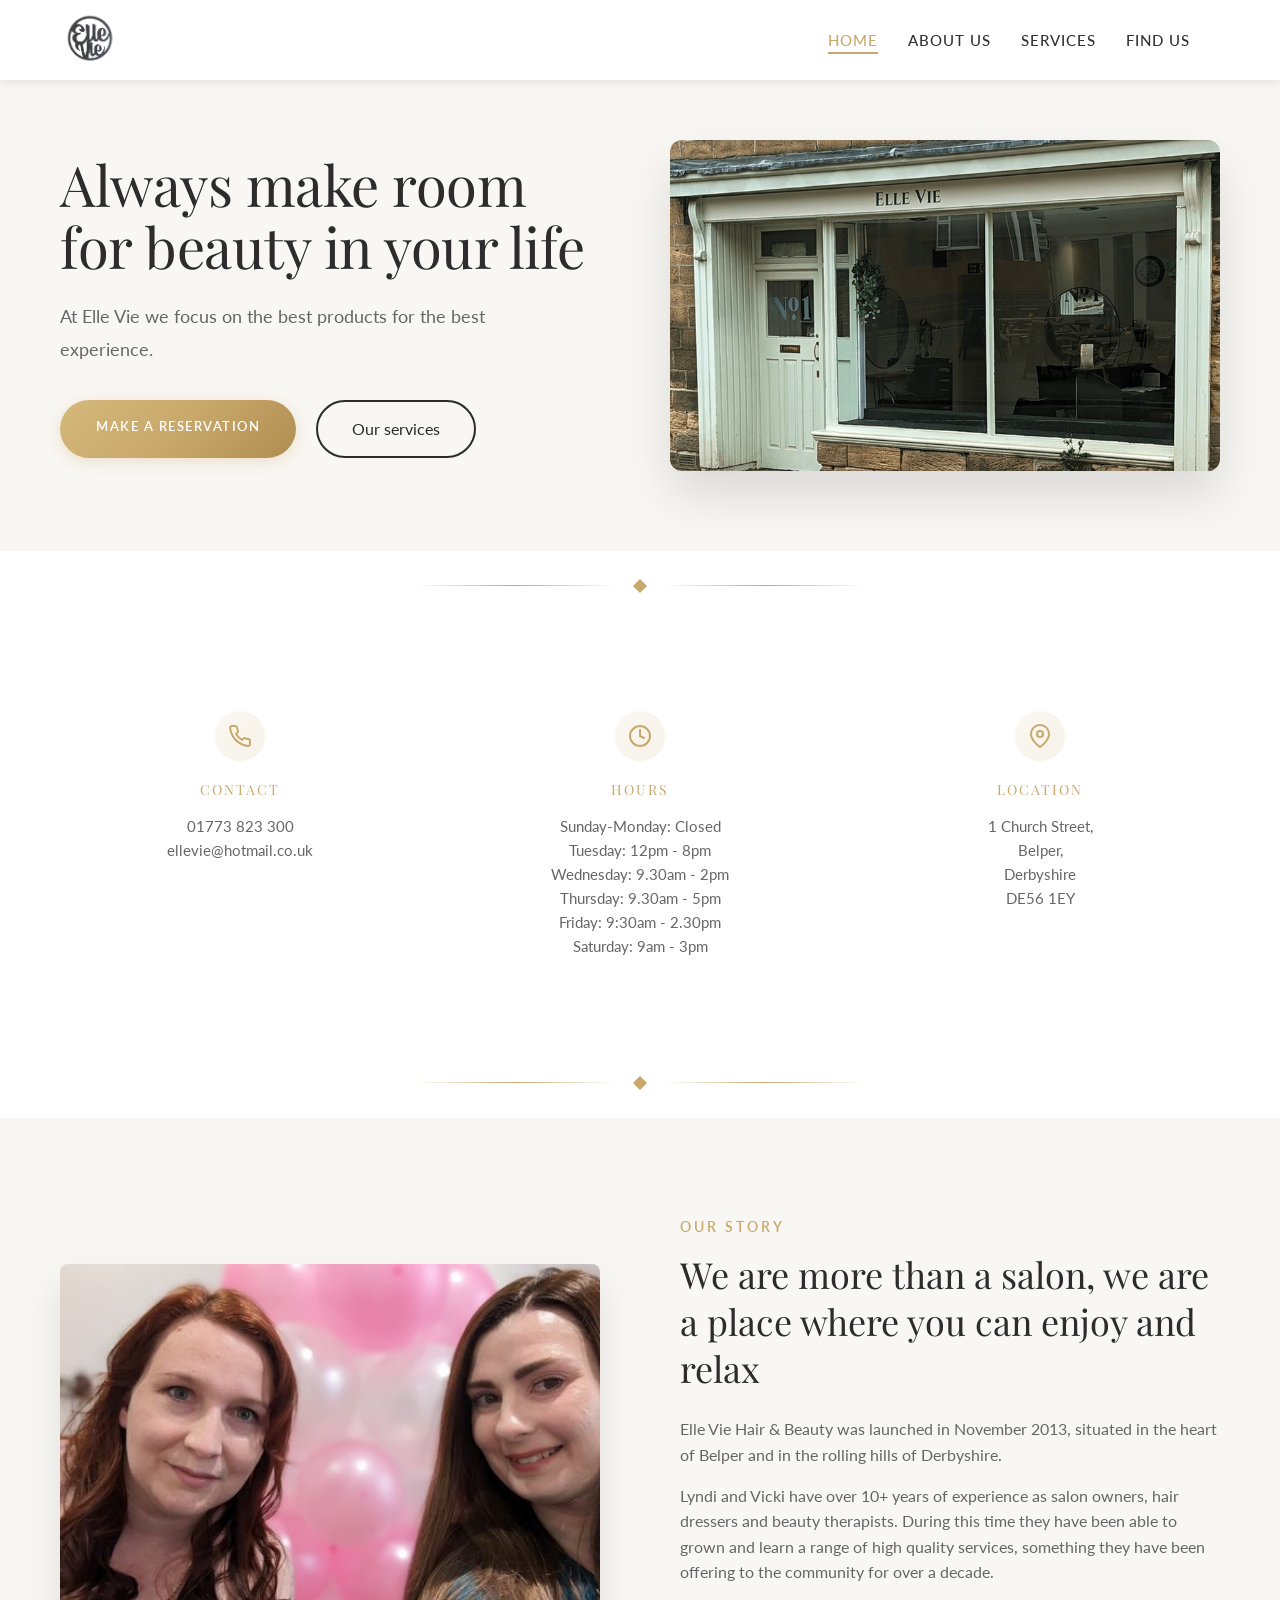
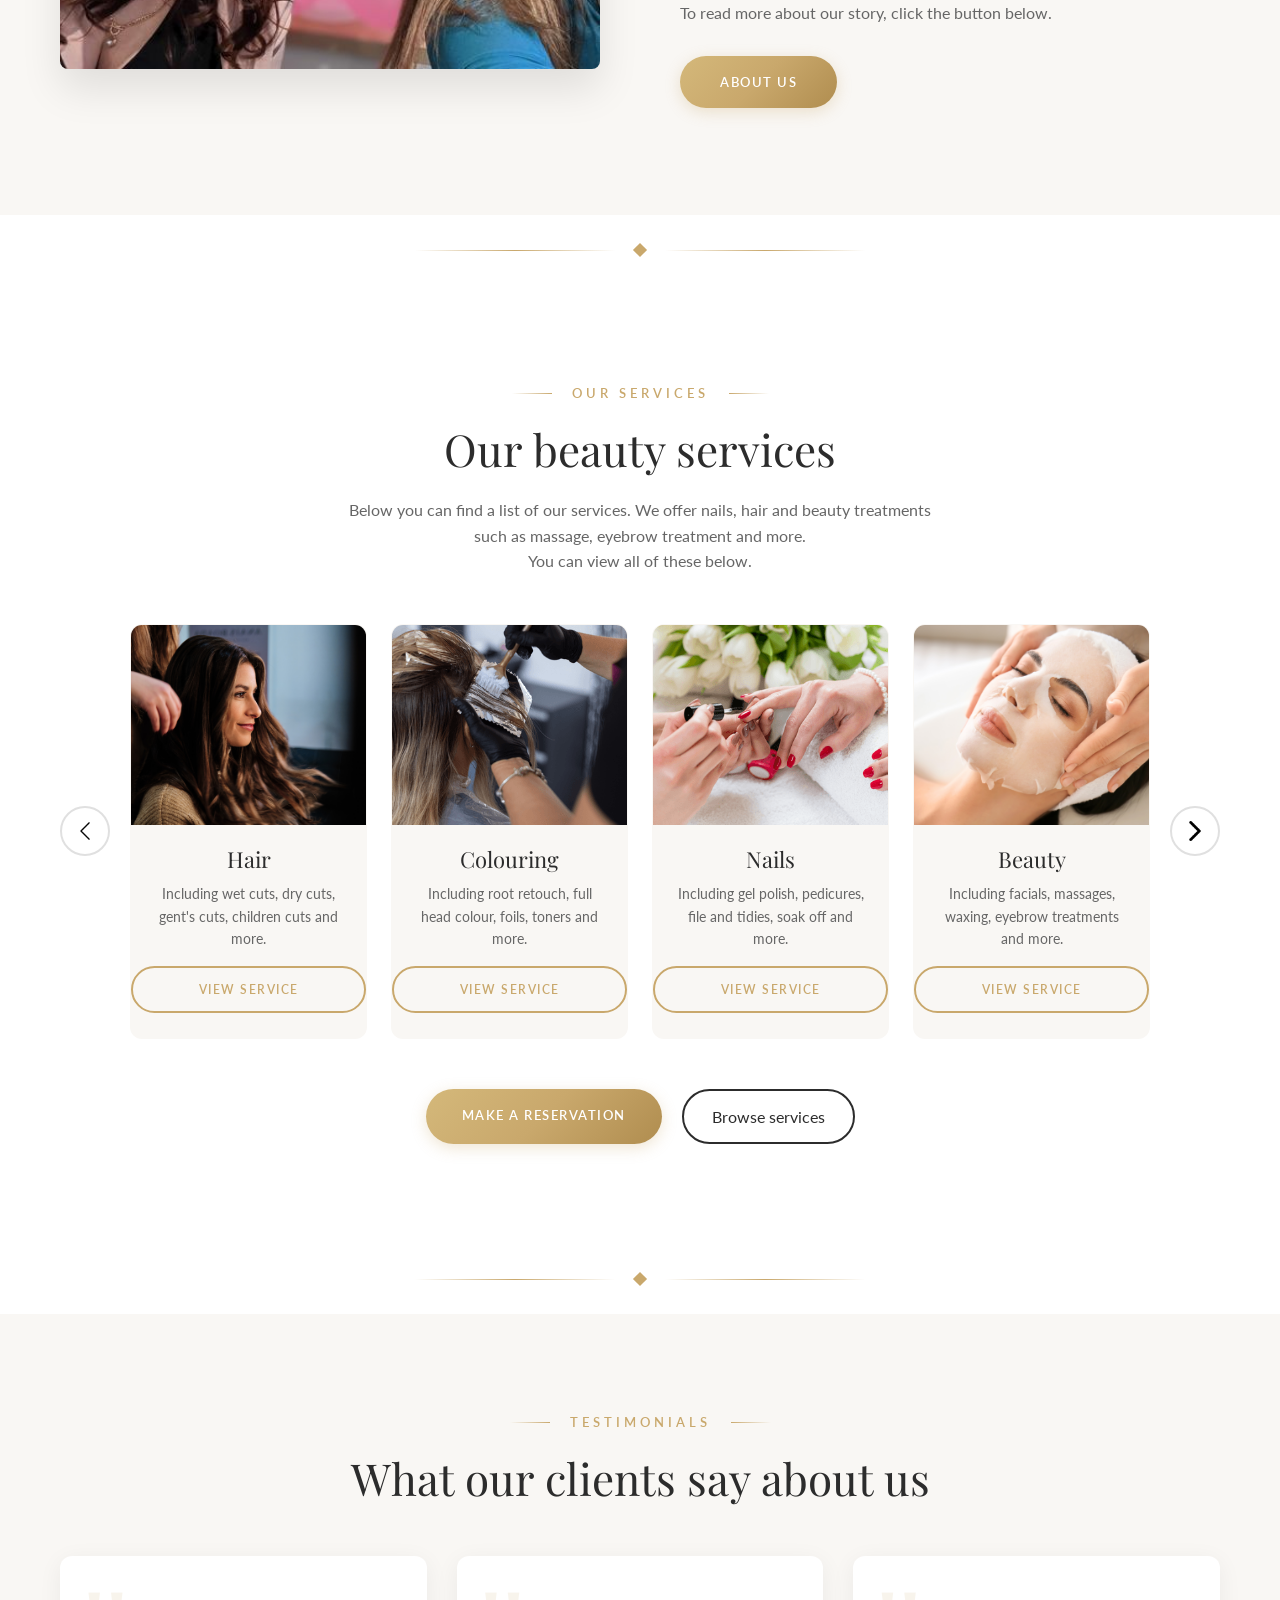
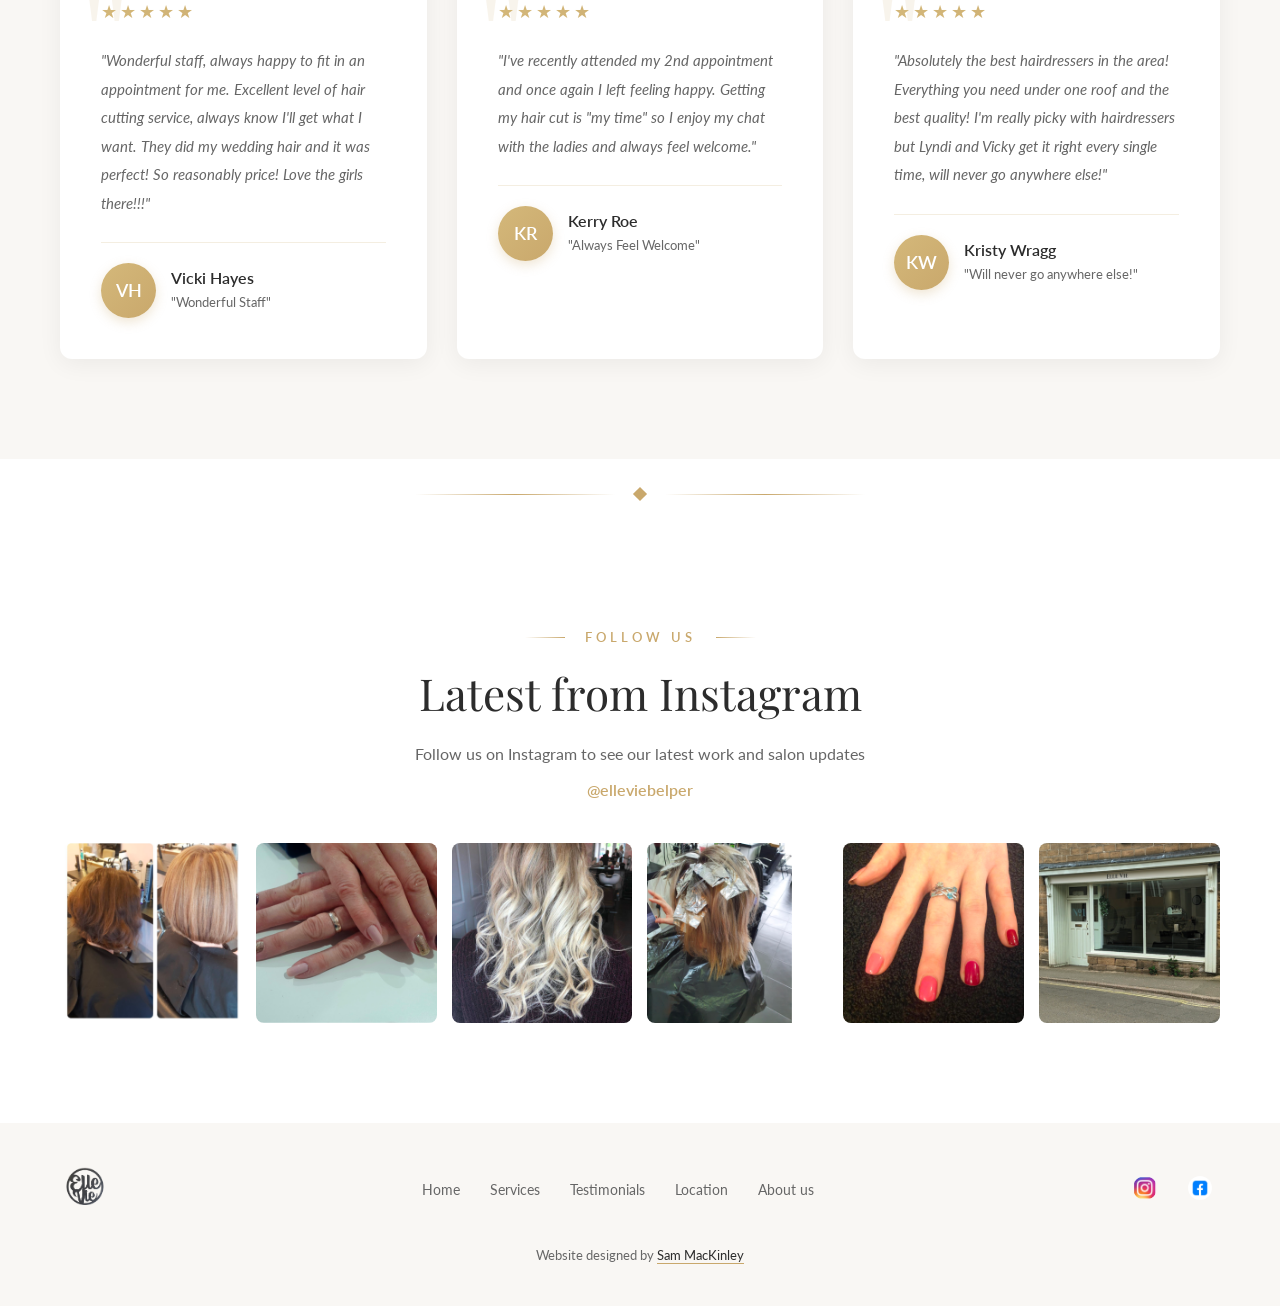
==== commit b51898f1: "Add Sam MacKinley designer credit to every footer. Co-authored-by: Cursor <cursoragent@cursor.com>" ====
--- a/index.html
+++ b/index.html
@@ -4,80 +4,85 @@
 <head>
   <meta charset="UTF-8" />
   <meta name="viewport" content="width=device-width, initial-scale=1.0" />
-  <meta name="description" content="Elle Vie Hair & Beauty salon in Belper, Derbyshire. Expert hair styling, colouring, nails, and beauty treatments. Book your appointment today!" />
-  <meta name="keywords" content="hair salon, beauty salon, Belper, Derbyshire, hair styling, colouring, nails, beauty treatments" />
-  <meta property="og:title" content="Elle Vie Hair & Beauty | Belper, Derbyshire" />
+  <title>Elle Vie Hair &amp; Beauty | Salon in Belper, Derbyshire</title>
+  <meta name="description" content="Elle Vie Hair &amp; Beauty salon in Belper, Derbyshire. Expert hair styling, colouring, nails, and beauty treatments. Book your appointment today." />
+  <meta name="keywords" content="hair salon Belper, beauty salon Belper, Derbyshire hairdresser, hair colouring Belper, gel nails Belper, Elle Vie" />
+  <meta name="author" content="Elle Vie Hair &amp; Beauty" />
+  <meta name="robots" content="index, follow, max-image-preview:large, max-snippet:-1, max-video-preview:-1" />
+  <meta name="theme-color" content="#c9a86c" />
+  <meta name="geo.region" content="GB-DBY" />
+  <meta name="geo.placename" content="Belper" />
+  <meta name="geo.position" content="53.0240433;-1.4788394" />
+  <meta name="ICBM" content="53.0240433, -1.4788394" />
+  <link rel="canonical" href="https://www.elleviebelper.co.uk/" />
+  <link rel="icon" type="image/png" href="https://www.elleviebelper.co.uk/images/home/logo.png" />
+  <link rel="apple-touch-icon" href="https://www.elleviebelper.co.uk/images/home/logo.png" />
+  <link rel="manifest" href="site.webmanifest" />
+  <meta property="og:site_name" content="Elle Vie Hair &amp; Beauty" />
+  <meta property="og:locale" content="en_GB" />
+  <meta property="og:type" content="website" />
+  <meta property="og:title" content="Elle Vie Hair &amp; Beauty | Salon in Belper, Derbyshire" />
   <meta property="og:description" content="Expert hair styling, colouring, nails, and beauty treatments in the heart of Belper." />
-  <meta property="og:image" content="images/home/elle_vie_shop_window.png" />
-  <meta property="og:type" content="website" />
-  <meta property="og:url" content="https://ellevie.co.uk/" />
-  <link rel="canonical" href="https://ellevie.co.uk/" />
-  <link rel="icon" type="image/png" href="images/home/logo.png" />
-  <title>Elle Vie | Home</title>
+  <meta property="og:url" content="https://www.elleviebelper.co.uk/" />
+  <meta property="og:image" content="https://www.elleviebelper.co.uk/images/home/elle_vie_shop_window.png" />
+  <meta property="og:image:alt" content="Elle Vie Hair &amp; Beauty salon storefront in Belper" />
+  <meta name="twitter:card" content="summary_large_image" />
+  <meta name="twitter:title" content="Elle Vie Hair &amp; Beauty | Salon in Belper, Derbyshire" />
+  <meta name="twitter:description" content="Expert hair styling, colouring, nails, and beauty treatments in the heart of Belper." />
+  <meta name="twitter:image" content="https://www.elleviebelper.co.uk/images/home/elle_vie_shop_window.png" />
   <link rel="preconnect" href="https://fonts.googleapis.com" />
   <link rel="preconnect" href="https://fonts.gstatic.com" crossorigin />
   <link href="https://fonts.googleapis.com/css2?family=Lato:wght@400;600;700&family=Playfair+Display:wght@400;500;600&display=swap" rel="stylesheet" />
   <link rel="stylesheet" href="css/style.css" />
-  
-  <!-- Structured Data for Local Business -->
   <script type="application/ld+json">
   {
     "@context": "https://schema.org",
-    "@type": "BeautySalon",
-    "name": "Elle Vie Hair & Beauty",
-    "image": "images/home/elle_vie_shop_window.png",
-    "url": "https://ellevie.co.uk",
-    "telephone": "+441773823300",
-    "email": "ellevie@hotmail.co.uk",
-    "address": {
-      "@type": "PostalAddress",
-      "streetAddress": "1 Church Street",
-      "addressLocality": "Belper",
-      "addressRegion": "Derbyshire",
-      "postalCode": "DE56 1EY",
-      "addressCountry": "GB"
-    },
-    "geo": {
-      "@type": "GeoCoordinates",
-      "latitude": 53.0240433,
-      "longitude": -1.4788394
-    },
-    "openingHoursSpecification": [
+    "@graph": [
       {
-        "@type": "OpeningHoursSpecification",
-        "dayOfWeek": "Tuesday",
-        "opens": "12:00",
-        "closes": "20:00"
+        "@type": "WebSite",
+        "@id": "https://www.elleviebelper.co.uk/#website",
+        "url": "https://www.elleviebelper.co.uk/",
+        "name": "Elle Vie Hair & Beauty",
+        "inLanguage": "en-GB",
+        "publisher": { "@id": "https://www.elleviebelper.co.uk/#business" }
       },
       {
-        "@type": "OpeningHoursSpecification",
-        "dayOfWeek": "Wednesday",
-        "opens": "09:30",
-        "closes": "14:00"
-      },
-      {
-        "@type": "OpeningHoursSpecification",
-        "dayOfWeek": "Thursday",
-        "opens": "09:30",
-        "closes": "17:00"
-      },
-      {
-        "@type": "OpeningHoursSpecification",
-        "dayOfWeek": "Friday",
-        "opens": "09:30",
-        "closes": "14:30"
-      },
-      {
-        "@type": "OpeningHoursSpecification",
-        "dayOfWeek": "Saturday",
-        "opens": "09:00",
-        "closes": "15:00"
-      }
-    ],
-    "priceRange": "$$",
-    "sameAs": [
-      "https://www.instagram.com/elleviebelper/",
-      "https://www.facebook.com/elleviebelper"
+        "@type": "BeautySalon",
+        "@id": "https://www.elleviebelper.co.uk/#business",
+        "name": "Elle Vie Hair & Beauty",
+        "image": "https://www.elleviebelper.co.uk/images/home/elle_vie_shop_window.png",
+        "logo": "https://www.elleviebelper.co.uk/images/home/logo.png",
+        "url": "https://www.elleviebelper.co.uk/",
+        "telephone": "+441773823300",
+        "email": "ellevie@hotmail.co.uk",
+        "priceRange": "££",
+        "address": {
+          "@type": "PostalAddress",
+          "streetAddress": "1 Church Street",
+          "addressLocality": "Belper",
+          "addressRegion": "Derbyshire",
+          "postalCode": "DE56 1EY",
+          "addressCountry": "GB"
+        },
+        "geo": {
+          "@type": "GeoCoordinates",
+          "latitude": 53.0240433,
+          "longitude": -1.4788394
+        },
+        "hasMap": "https://www.google.com/maps/place/Elle+Vie+Hair+%26+Beauty/@53.0240433,-1.4788394,15z",
+        "areaServed": ["Belper", "Derbyshire"],
+        "openingHoursSpecification": [
+          { "@type": "OpeningHoursSpecification", "dayOfWeek": "Tuesday", "opens": "12:00", "closes": "20:00" },
+          { "@type": "OpeningHoursSpecification", "dayOfWeek": "Wednesday", "opens": "09:30", "closes": "14:00" },
+          { "@type": "OpeningHoursSpecification", "dayOfWeek": "Thursday", "opens": "09:30", "closes": "17:00" },
+          { "@type": "OpeningHoursSpecification", "dayOfWeek": "Friday", "opens": "09:30", "closes": "14:30" },
+          { "@type": "OpeningHoursSpecification", "dayOfWeek": "Saturday", "opens": "09:00", "closes": "15:00" }
+        ],
+        "sameAs": [
+          "https://www.instagram.com/elleviebelper/",
+          "https://www.facebook.com/elleviebelper"
+        ]
+      }
     ]
   }
   </script>
@@ -411,6 +416,7 @@
             <img src="images/icons/fb_logo.jpg" alt="Facebook">
           </a>
         </div>
+        <p class="footer__credit">Website designed by <a href="https://sammackinley.com" target="_blank" rel="noopener noreferrer">Sam MacKinley</a></p>
       </div>
     </footer>
   </div>
--- a/css/style.css
+++ b/css/style.css
@@ -35,6 +35,22 @@
 
 html {
   scroll-behavior: smooth;
+}
+
+html:has(.timeline) {
+  scroll-padding-top: var(--header-height);
+}
+
+@media (prefers-reduced-motion: no-preference) {
+  html:has(.timeline) {
+    scroll-snap-type: y proximity;
+  }
+
+  @media (pointer: coarse) {
+    html:has(.timeline) {
+      scroll-snap-type: y mandatory;
+    }
+  }
 }
 
 body {
@@ -1037,6 +1053,7 @@
 .footer {
   background-color: var(--color-cream);
   padding: 40px 0;
+  scroll-snap-align: start;
 }
 
 .footer__container {
@@ -1091,6 +1108,24 @@
 
 .footer__social-link:hover {
   transform: translateY(-3px);
+}
+
+.footer__credit {
+  flex-basis: 100%;
+  margin: 12px 0 0;
+  text-align: center;
+  font-size: 13px;
+  color: var(--color-text-light);
+}
+
+.footer__credit a {
+  color: var(--color-secondary);
+  text-decoration: none;
+  border-bottom: 1px solid var(--color-primary);
+}
+
+.footer__credit a:hover {
+  color: var(--color-primary);
 }
 
 /* Dark Footer Variant */
@@ -1190,6 +1225,19 @@
 }
 
 .footer--dark .footer__social-link:hover {
+  color: var(--color-white);
+}
+
+.footer--dark .footer__credit {
+  margin-top: 28px;
+  color: rgba(255, 255, 255, 0.45);
+}
+
+.footer--dark .footer__credit a {
+  color: rgba(255, 255, 255, 0.7);
+}
+
+.footer--dark .footer__credit a:hover {
   color: var(--color-white);
 }
 
@@ -1364,15 +1412,22 @@
   grid-template-columns: 1fr auto 1fr;
   gap: 40px;
   align-items: center;
-  margin-bottom: 60px;
+  margin-bottom: 0;
+  padding-block: 8vh;
   opacity: 1;
   transform: translateY(0);
-  transition: all 0.6s ease;
+  transition: opacity 0.45s ease-out, transform 0.45s ease-out;
+  scroll-snap-align: center;
+  scroll-snap-stop: always;
+}
+
+.timeline__item:last-child {
+  padding-bottom: 12vh;
 }
 
 .timeline__item--hidden {
   opacity: 0;
-  transform: translateY(30px);
+  transform: translateY(12px);
 }
 
 .timeline__item--visible {
@@ -1912,6 +1967,7 @@
   .timeline__item {
     grid-template-columns: auto 1fr;
     gap: 20px;
+    padding-block: 5vh;
   }
   
   .timeline__item:nth-child(even) .timeline__content,
@@ -2672,6 +2728,16 @@
     animation-iteration-count: 1 !important;
     transition-duration: 0.01ms !important;
   }
+
+  html:has(.timeline) {
+    scroll-snap-type: none;
+    scroll-behavior: auto;
+  }
+
+  .timeline__item--hidden {
+    opacity: 1;
+    transform: none;
+  }
   
   .animate-on-scroll {
     opacity: 1;
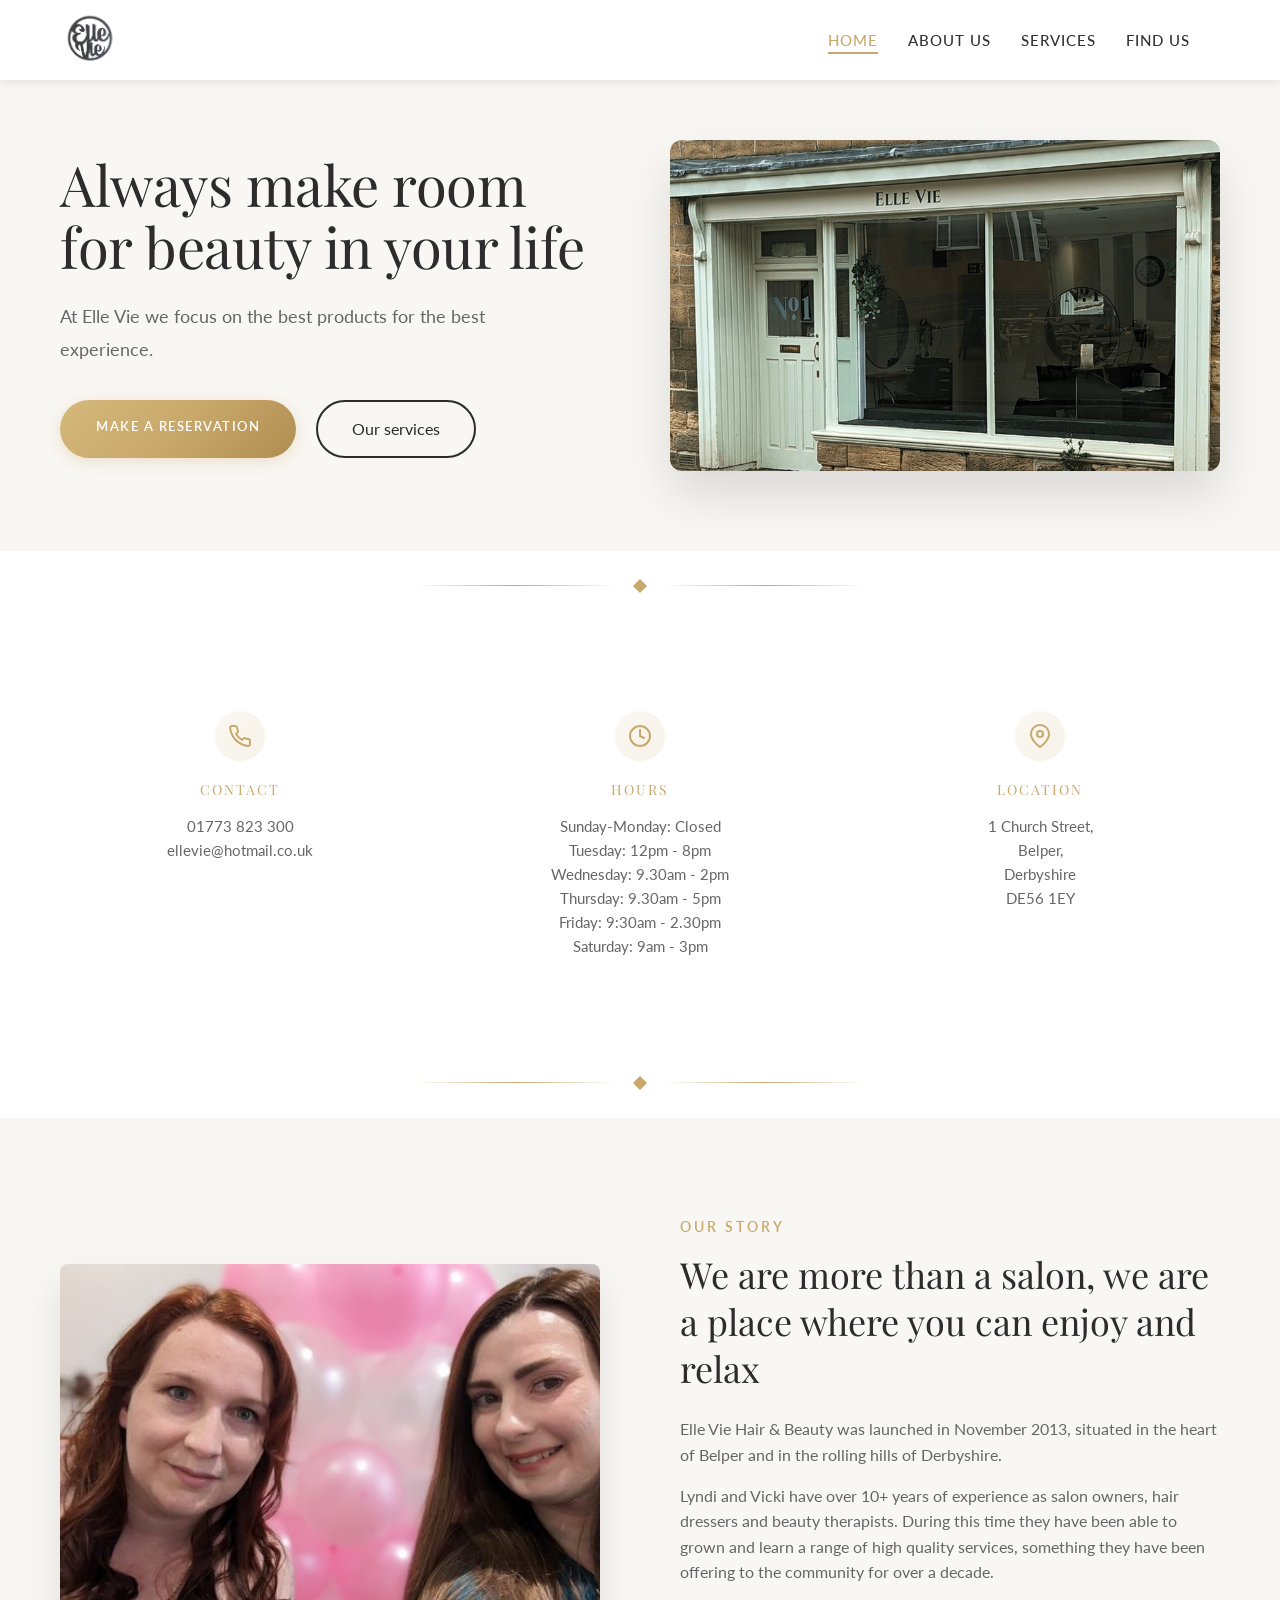
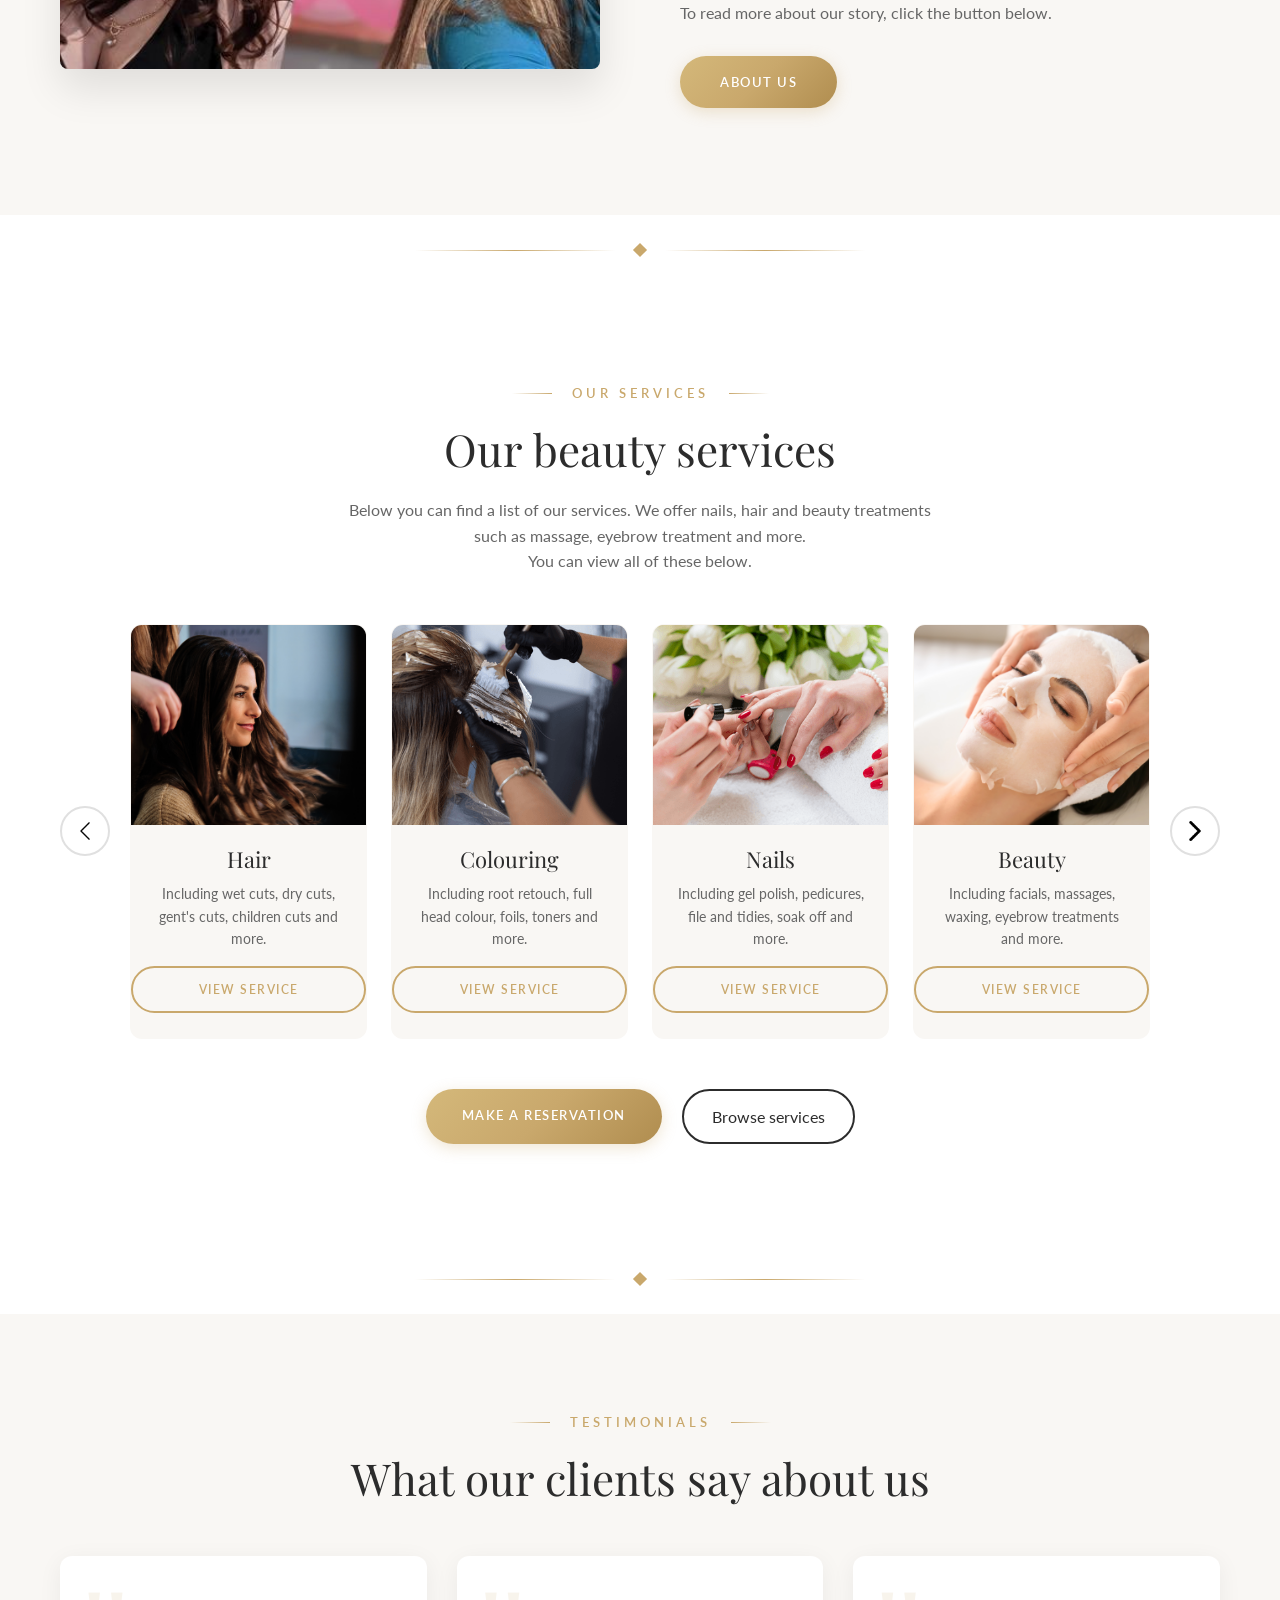
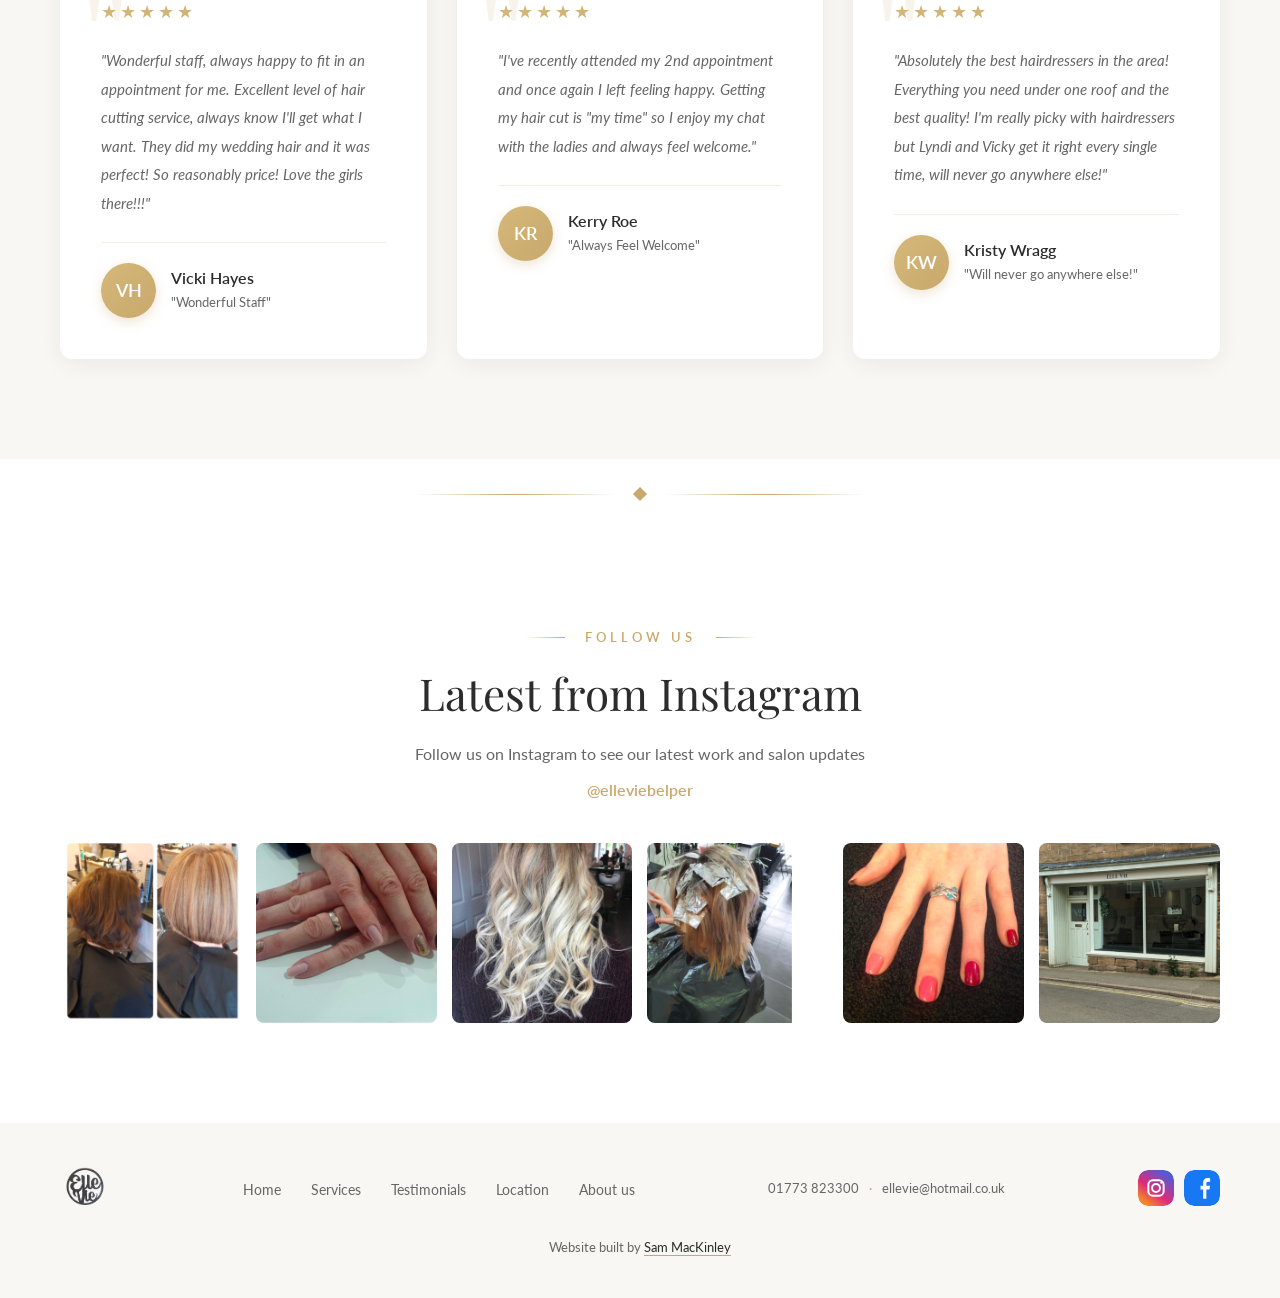
==== commit 86b72d75: "Unify footers on the home layout, with built-by credit and flush social icons. Co-authored-by: Curso" ====
--- a/index.html
+++ b/index.html
@@ -404,19 +404,39 @@
             <li><a href="index.html">Home</a></li>
             <li><a href="services.html">Services</a></li>
             <li><a href="index.html#testimonials">Testimonials</a></li>
-            <li><a href="https://www.google.com/maps/place/Elle+Vie+Hair+%26+Beauty/@53.0240433,-1.4788394,15z/data=!4m2!3m1!1s0x0:0xa0e044187cab722d?sa=X&ved=2ahUKEwjLvsyBmYyDAxWkQkEAHSjqBVkQ_BJ6BAgUEAA" target="_blank">Location</a></li>
+            <li><a href="https://www.google.com/maps/place/Elle+Vie+Hair+%26+Beauty/@53.0240433,-1.4788394,15z/data=!4m2!3m1!1s0x0:0xa0e044187cab722d?sa=X&ved=2ahUKEwjLvsyBmYyDAxWkQkEAHSjqBVkQ_BJ6BAgUEAA" target="_blank" rel="noopener noreferrer">Location</a></li>
             <li><a href="about-us.html">About us</a></li>
           </ul>
         </nav>
+        <div class="footer__contact">
+          <a href="tel:01773823300">01773 823300</a>
+          <span class="footer__contact-sep" aria-hidden="true">·</span>
+          <a href="mailto:ellevie@hotmail.co.uk">ellevie@hotmail.co.uk</a>
+        </div>
         <div class="footer__social">
-          <a href="https://www.instagram.com/elleviebelper/" target="_blank" class="footer__social-link">
-            <img src="images/icons/instagram.png" alt="Instagram">
+          <a href="https://www.instagram.com/elleviebelper/" target="_blank" rel="noopener noreferrer" class="footer__social-link" aria-label="Instagram">
+            <svg viewBox="0 0 40 40" aria-hidden="true">
+              <defs>
+                <linearGradient id="footer-ig" x1="8" y1="36" x2="32" y2="4" gradientUnits="userSpaceOnUse">
+                  <stop stop-color="#F58529"/>
+                  <stop offset="0.4" stop-color="#DD2A7B"/>
+                  <stop offset="1" stop-color="#515BD4"/>
+                </linearGradient>
+              </defs>
+              <rect width="40" height="40" rx="11" fill="url(#footer-ig)"/>
+              <rect x="11.5" y="11.5" width="17" height="17" rx="5" fill="none" stroke="#fff" stroke-width="2.2"/>
+              <circle cx="20" cy="20" r="4.4" fill="none" stroke="#fff" stroke-width="2.2"/>
+              <circle cx="26.1" cy="13.9" r="1.35" fill="#fff"/>
+            </svg>
           </a>
-          <a href="https://www.facebook.com/elleviebelper" target="_blank" class="footer__social-link">
-            <img src="images/icons/fb_logo.jpg" alt="Facebook">
+          <a href="https://www.facebook.com/elleviebelper" target="_blank" rel="noopener noreferrer" class="footer__social-link" aria-label="Facebook">
+            <svg viewBox="0 0 40 40" aria-hidden="true">
+              <rect width="40" height="40" rx="11" fill="#1877F2"/>
+              <path fill="#fff" d="M24.85 32V21.55h3.5l.52-4.04h-4.02v-2.58c0-1.17.32-1.97 2-1.97H29V9.17c-.34-.05-1.52-.15-2.89-.15-2.86 0-4.82 1.75-4.82 4.96v3.53H18.4v4.04h2.89V32h3.56z"/>
+            </svg>
           </a>
         </div>
-        <p class="footer__credit">Website designed by <a href="https://sammackinley.com" target="_blank" rel="noopener noreferrer">Sam MacKinley</a></p>
+        <p class="footer__credit">Website built by <a href="https://sammackinley.com" target="_blank" rel="noopener noreferrer">Sam MacKinley</a></p>
       </div>
     </footer>
   </div>
--- a/css/style.css
+++ b/css/style.css
@@ -1061,7 +1061,7 @@
   align-items: center;
   justify-content: space-between;
   flex-wrap: wrap;
-  gap: 20px;
+  gap: 20px 28px;
 }
 
 .footer__logo img {
@@ -1085,34 +1085,58 @@
   color: var(--color-primary);
 }
 
+.footer__contact {
+  display: flex;
+  align-items: center;
+  gap: 10px;
+  font-size: 13px;
+  color: var(--color-text-light);
+}
+
+.footer__contact a {
+  color: var(--color-text-light);
+  white-space: nowrap;
+}
+
+.footer__contact a:hover {
+  color: var(--color-primary);
+}
+
+.footer__contact-sep {
+  color: var(--color-primary);
+}
+
 .footer__social {
   display: flex;
-  gap: 15px;
+  align-items: center;
+  gap: 10px;
 }
 
 .footer__social-link {
-  width: 40px;
-  height: 40px;
-  border-radius: 50%;
-  display: flex;
-  align-items: center;
-  justify-content: center;
-  transition: all var(--transition-normal);
-}
-
-.footer__social-link img {
-  width: 24px;
-  height: 24px;
-  border-radius: 50%;
+  width: 36px;
+  height: 36px;
+  padding: 0;
+  border-radius: 10px;
+  overflow: hidden;
+  display: block;
+  line-height: 0;
+  background: none;
+  transition: opacity var(--transition-fast);
+}
+
+.footer__social-link svg {
+  width: 100%;
+  height: 100%;
+  display: block;
 }
 
 .footer__social-link:hover {
-  transform: translateY(-3px);
+  opacity: 0.82;
 }
 
 .footer__credit {
   flex-basis: 100%;
-  margin: 12px 0 0;
+  margin: 4px 0 0;
   text-align: center;
   font-size: 13px;
   color: var(--color-text-light);
@@ -1126,119 +1150,6 @@
 
 .footer__credit a:hover {
   color: var(--color-primary);
-}
-
-/* Dark Footer Variant */
-.footer--dark {
-  background-color: var(--color-dark);
-  padding: 80px 0 40px;
-  color: var(--color-white);
-}
-
-.footer--dark .footer__title {
-  font-size: 42px;
-  text-align: center;
-  margin-bottom: 50px;
-  color: var(--color-white);
-}
-
-.footer--dark .footer__content {
-  display: grid;
-  grid-template-columns: repeat(3, 1fr);
-  gap: 40px;
-  margin-bottom: 60px;
-  text-align: center;
-}
-
-.footer--dark .footer__column-title {
-  font-size: 14px;
-  text-transform: uppercase;
-  letter-spacing: 2px;
-  color: var(--color-primary);
-  margin-bottom: 15px;
-  font-family: var(--font-secondary);
-}
-
-.footer--dark .footer__column-text {
-  color: rgba(255, 255, 255, 0.7);
-  font-size: 16px;
-  line-height: 1.8;
-}
-
-.footer--dark .footer__column-text:hover {
-  color: var(--color-white);
-}
-
-.footer--dark .footer__map-icon {
-  display: inline-block;
-  margin-top: 15px;
-  color: var(--color-primary);
-  transition: color var(--transition-fast);
-}
-
-.footer--dark .footer__map-icon:hover {
-  color: var(--color-white);
-}
-
-.footer--dark .footer__bottom {
-  border-top: 1px solid rgba(255, 255, 255, 0.1);
-  padding-top: 40px;
-}
-
-.footer--dark .footer__bottom-content {
-  display: flex;
-  align-items: center;
-  justify-content: space-between;
-  flex-wrap: wrap;
-  gap: 30px;
-}
-
-.footer--dark .footer__bottom-logo {
-  height: 50px;
-  width: auto;
-}
-
-.footer--dark .footer__nav-list {
-  display: flex;
-  gap: 30px;
-  flex-wrap: wrap;
-}
-
-.footer--dark .footer__nav-list a {
-  font-size: 14px;
-  color: rgba(255, 255, 255, 0.7);
-  transition: color var(--transition-fast);
-}
-
-.footer--dark .footer__nav-list a:hover {
-  color: var(--color-white);
-}
-
-.footer--dark .footer__social {
-  display: flex;
-  gap: 15px;
-}
-
-.footer--dark .footer__social-link {
-  color: rgba(255, 255, 255, 0.7);
-  transition: color var(--transition-fast);
-}
-
-.footer--dark .footer__social-link:hover {
-  color: var(--color-white);
-}
-
-.footer--dark .footer__credit {
-  margin-top: 28px;
-  color: rgba(255, 255, 255, 0.45);
-}
-
-.footer--dark .footer__credit a {
-  color: rgba(255, 255, 255, 0.7);
-}
-
-.footer--dark .footer__credit a:hover {
-  color: var(--color-white);
 }
 
 /* ==========================================
@@ -1417,8 +1328,6 @@
   opacity: 1;
   transform: translateY(0);
   transition: opacity 0.45s ease-out, transform 0.45s ease-out;
-  scroll-snap-align: center;
-  scroll-snap-stop: always;
 }
 
 .timeline__item:last-child {
@@ -1459,6 +1368,8 @@
   font-weight: 700;
   font-size: 14px;
   z-index: 1;
+  scroll-snap-align: center;
+  scroll-snap-stop: always;
 }
 
 .timeline__image {
@@ -1913,18 +1824,8 @@
   .footer__menu {
     justify-content: center;
   }
-  
-  .footer--dark .footer__content {
-    grid-template-columns: 1fr;
-    gap: 30px;
-  }
-  
-  .footer--dark .footer__bottom-content {
-    flex-direction: column;
-    text-align: center;
-  }
-  
-  .footer--dark .footer__nav-list {
+
+  .footer__contact {
     justify-content: center;
   }
   
@@ -2113,8 +2014,7 @@
   
   .services__title,
   .testimonial__title,
-  .instagram__title,
-  .footer--dark .footer__title {
+  .instagram__title {
     font-size: 32px;
   }
   
@@ -2694,15 +2594,6 @@
   padding-left: 10px;
 }
 
-/* Footer Social Hover */
-.footer__social-link {
-  transition: transform 0.3s ease, color 0.3s ease;
-}
-
-.footer__social-link:hover {
-  transform: translateY(-3px) scale(1.1);
-}
-
 /* Subtle text selection styling */
 ::selection {
   background-color: var(--color-primary);
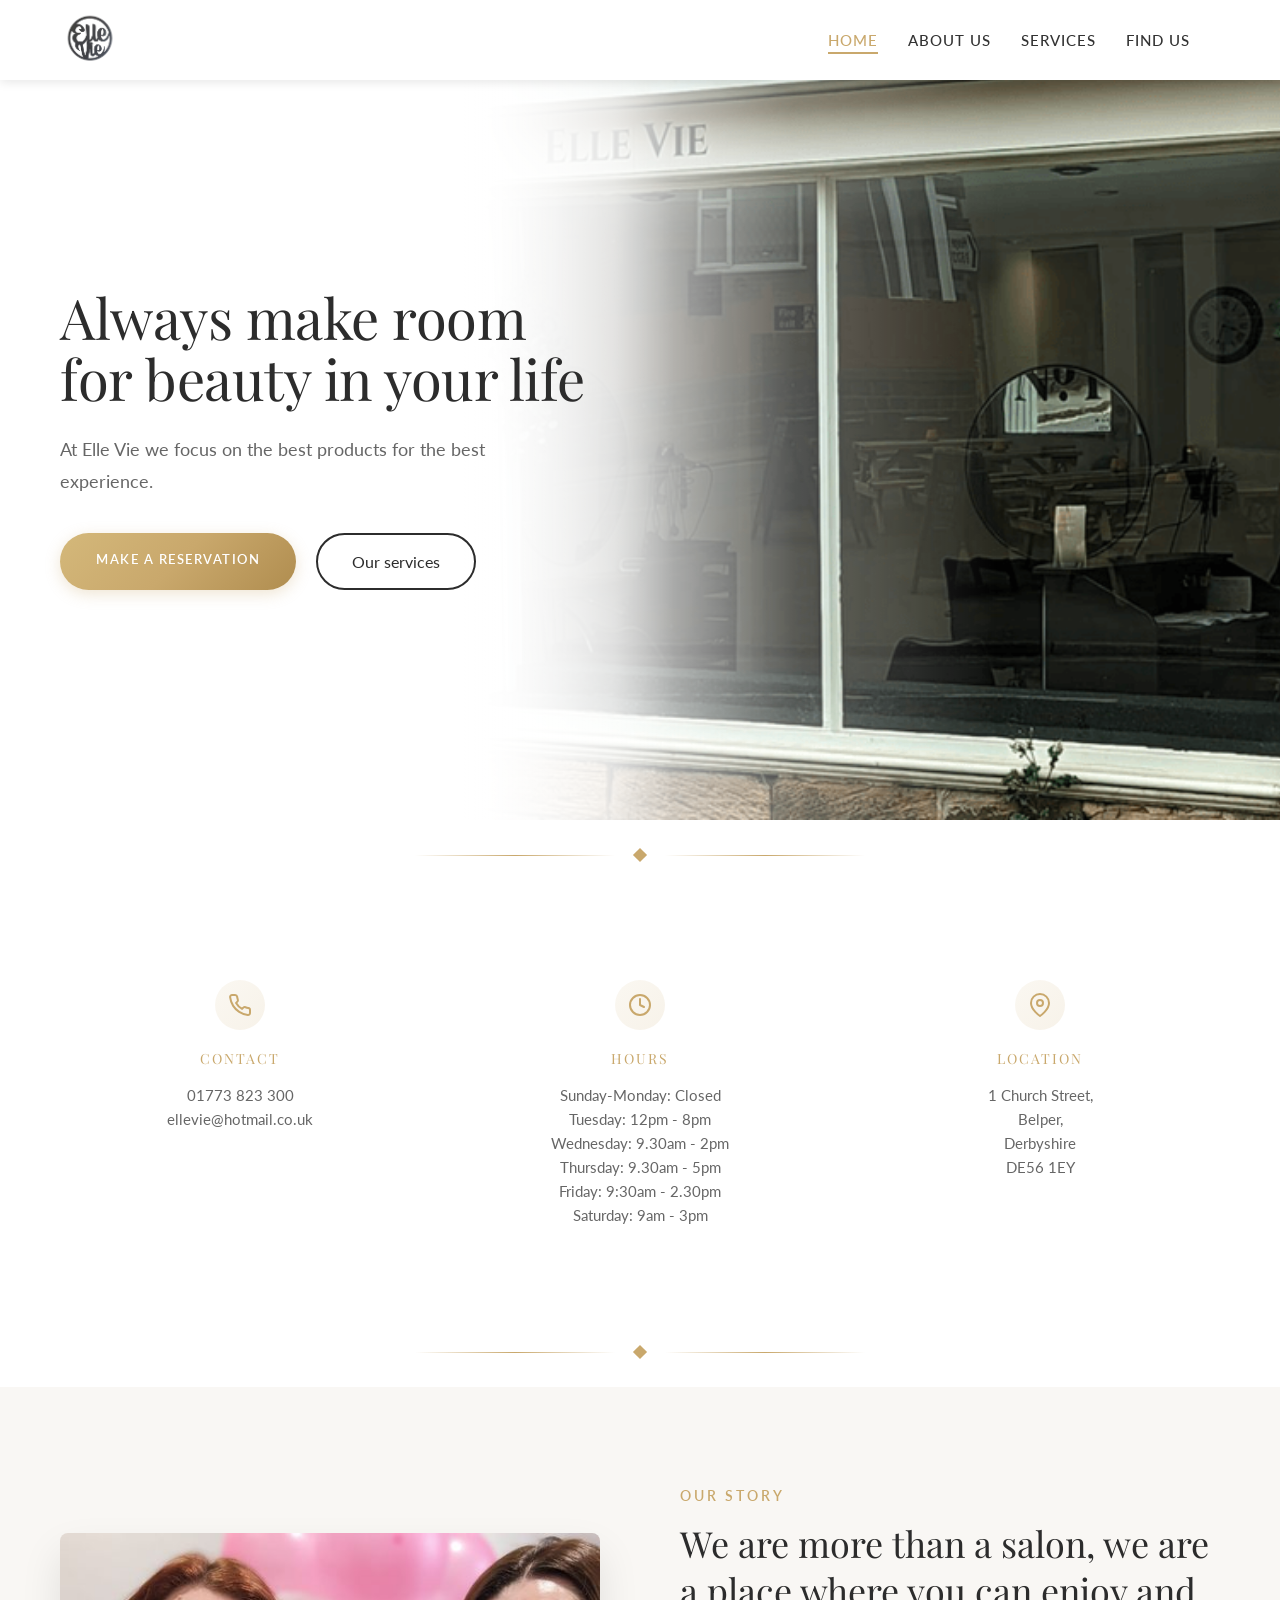
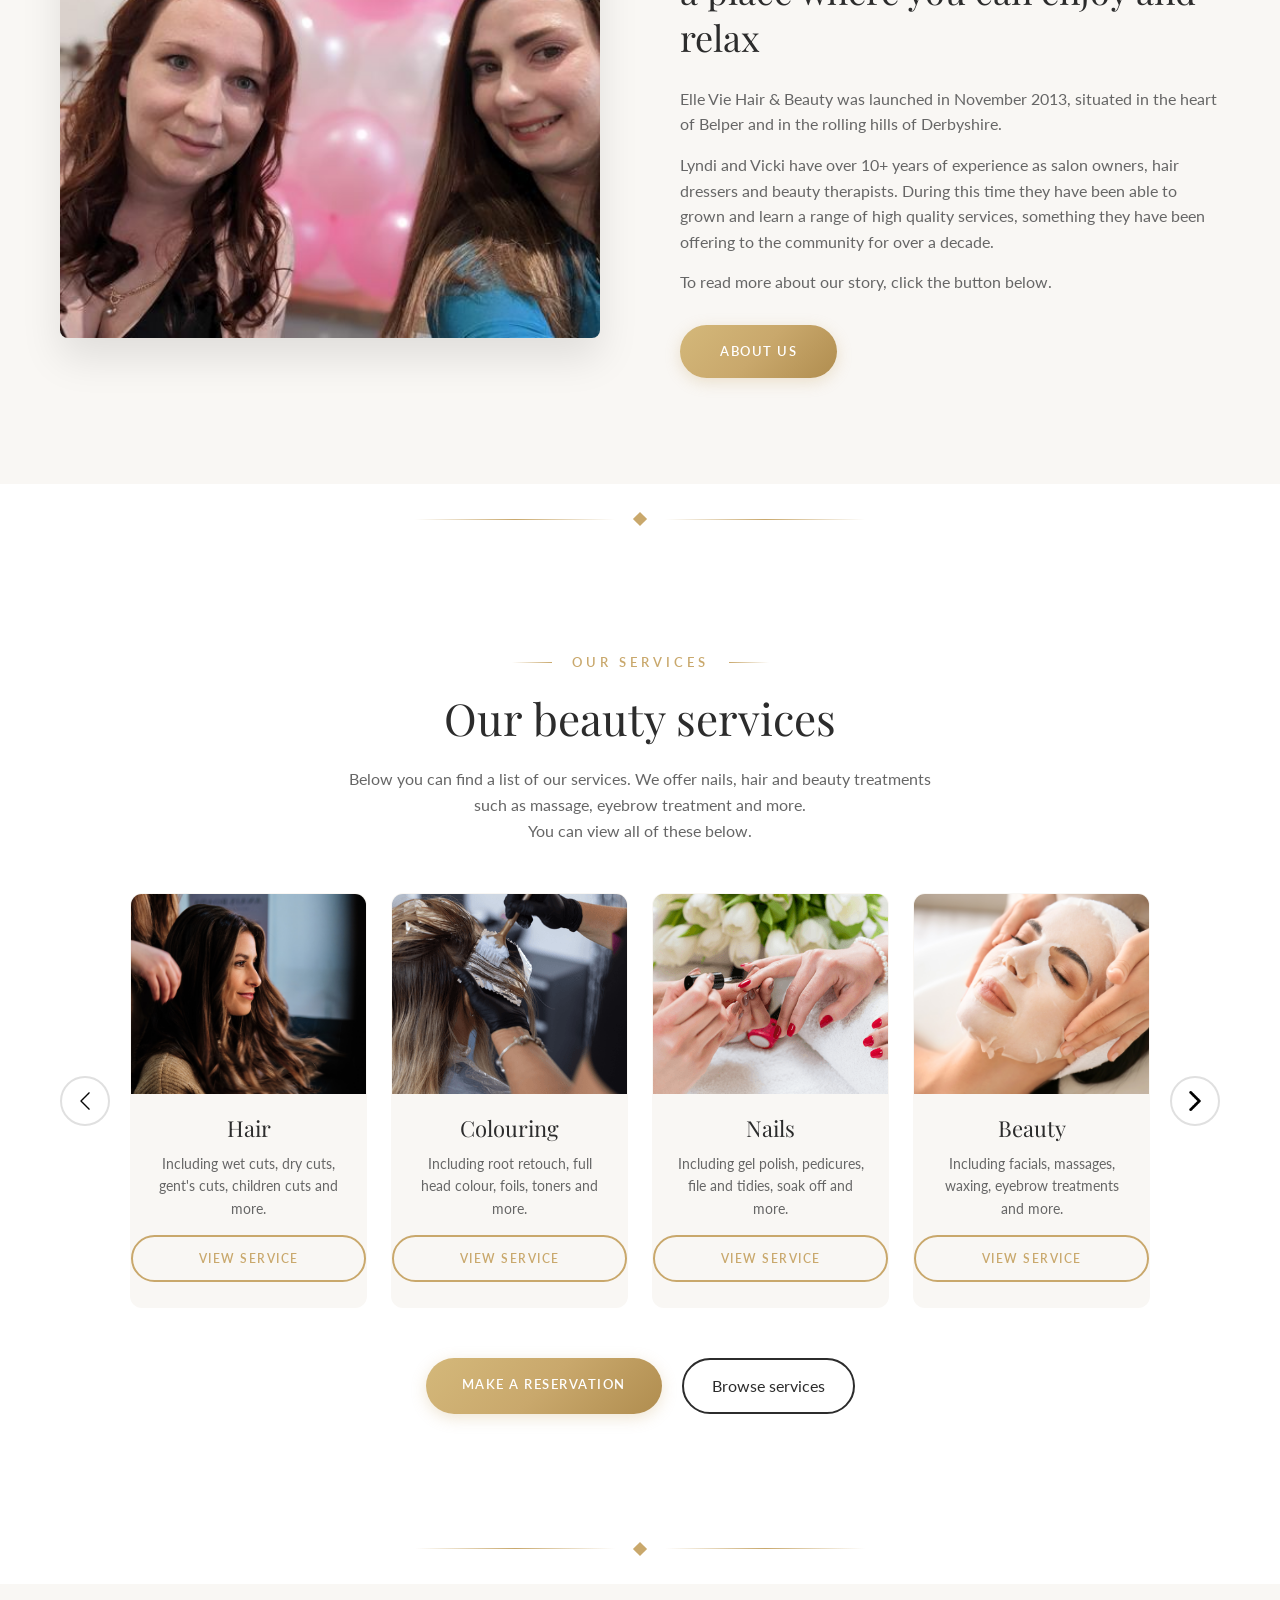
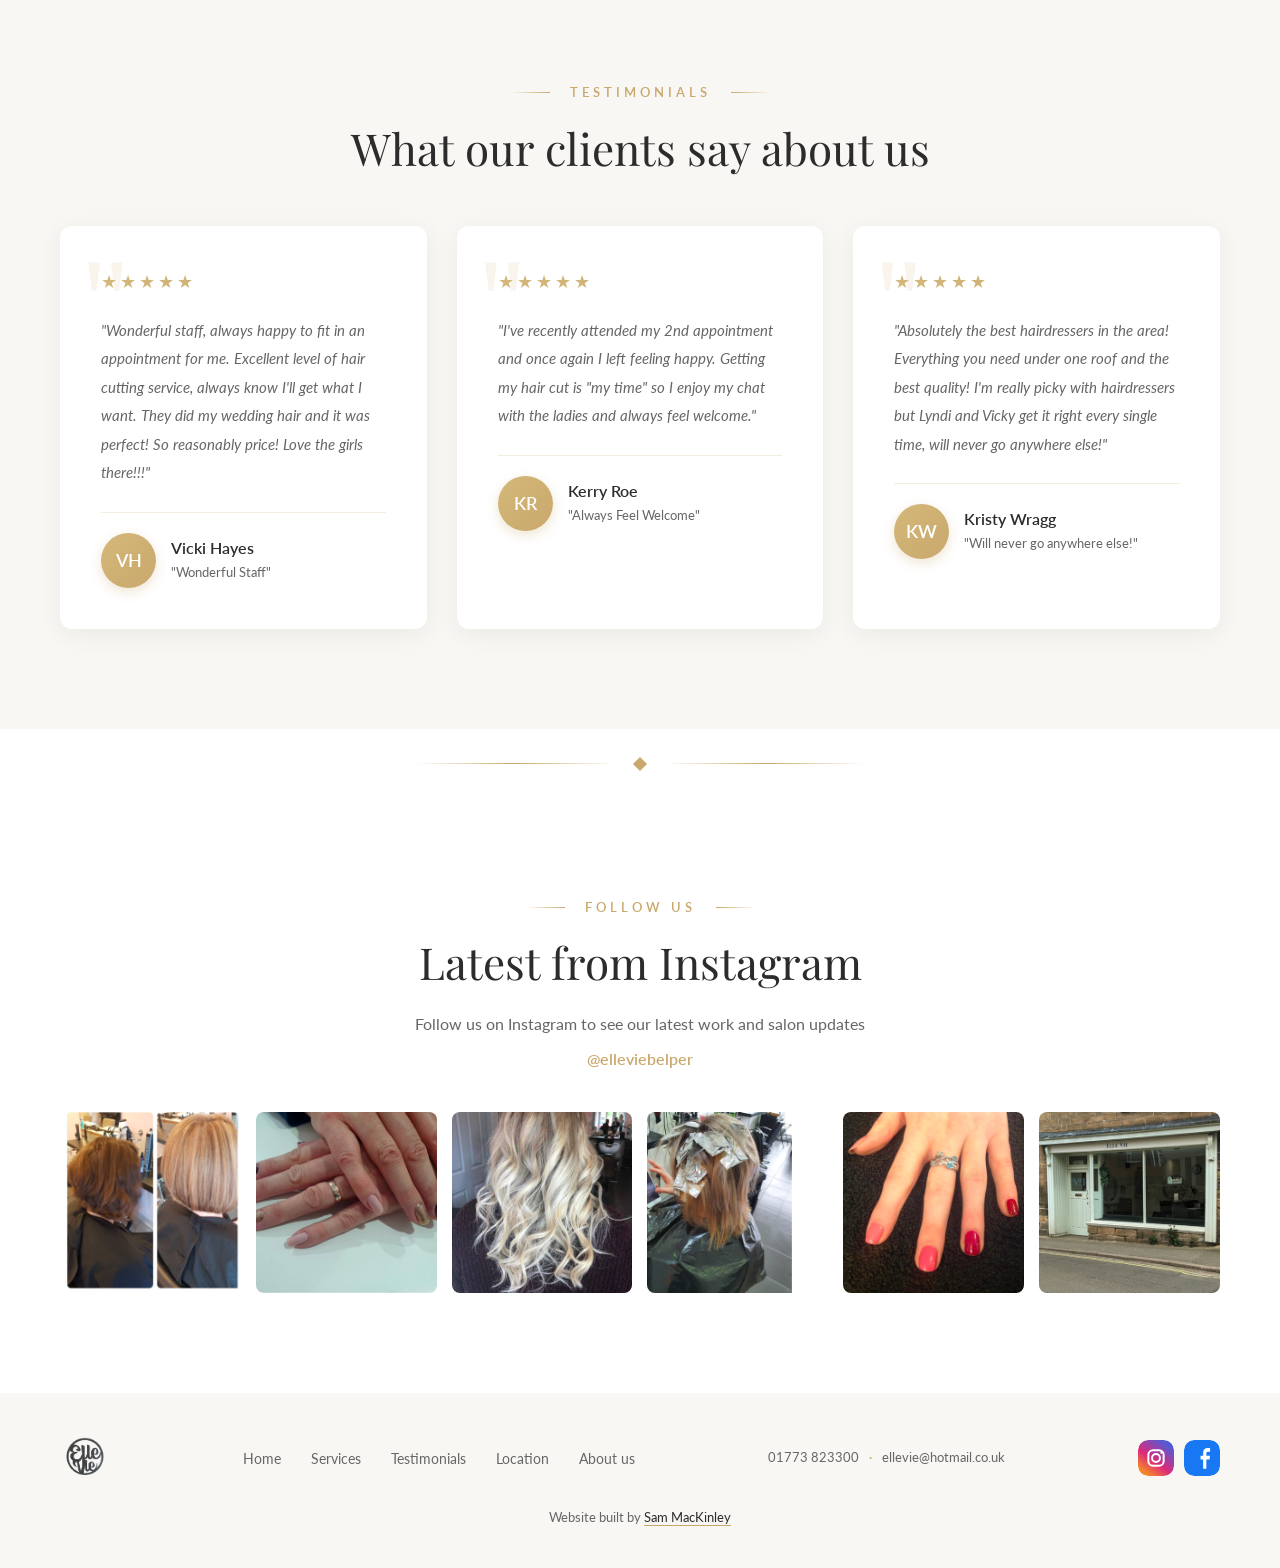
==== commit 74d66fd4: "Blend the home hero into one section, with the shop photo fading into the copy. Co-authored-by: Curs" ====
--- a/index.html
+++ b/index.html
@@ -114,7 +114,9 @@
       </div>
     </header>
     <main class="page" id="main-content">
-      <section class="page__main main">
+      <section class="page__main main main--home">
+        <img class="main__photo" src="images/home/elle_vie_shop_window.png" alt="Elle Vie storefront on Church Street, Belper">
+        <div class="main__fade" aria-hidden="true"></div>
         <div class="main__container">
           <div class="main__content">
             <h1 class="main__title">Always make room for beauty in your life</h1>
@@ -125,9 +127,6 @@
               <a href="#" class="main__button main__button--primary main__button">Make a reservation</a>
               <a href="services.html" class="main__button--secondary">Our services</a>
             </div>
-          </div>
-          <div class="main__image">
-            <img src="images/home/elle_vie_shop_window.png" alt="Elle Vie Storefront">
           </div>
         </div>
       </section>
--- a/css/style.css
+++ b/css/style.css
@@ -51,6 +51,10 @@
       scroll-snap-type: y mandatory;
     }
   }
+
+  html.timeline-snap-off {
+    scroll-snap-type: none;
+  }
 }
 
 body {
@@ -263,14 +267,55 @@
 .main {
   padding-top: calc(var(--header-height) + 60px);
   padding-bottom: 80px;
-  background-color: var(--color-cream);
+}
+
+.main--home {
+  position: relative;
+  display: flex;
+  align-items: center;
+  min-height: calc(100svh - var(--header-height));
+  padding-top: calc(var(--header-height) + 48px);
+  padding-bottom: 72px;
+  background-color: var(--color-white);
+  overflow: hidden;
+}
+
+.main__photo {
+  position: absolute;
+  top: 0;
+  right: 0;
+  width: min(64%, 920px);
+  height: 100%;
+  object-fit: cover;
+  object-position: 78% 48%;
+  z-index: 0;
+  -webkit-mask-image: linear-gradient(to right, transparent 0%, #000 26%);
+  mask-image: linear-gradient(to right, transparent 0%, #000 26%);
+}
+
+.main__fade {
+  position: absolute;
+  inset: 0;
+  z-index: 1;
+  pointer-events: none;
+  background: linear-gradient(
+    90deg,
+    var(--color-white) 0%,
+    var(--color-white) 36%,
+    rgba(255, 255, 255, 0.82) 48%,
+    rgba(255, 255, 255, 0.28) 62%,
+    rgba(255, 255, 255, 0) 78%
+  );
 }
 
 .main__container {
-  display: grid;
-  grid-template-columns: 1fr 1fr;
-  gap: 60px;
-  align-items: center;
+  position: relative;
+  z-index: 2;
+  width: 100%;
+}
+
+.main__content {
+  max-width: 34rem;
 }
 
 .main__title {
@@ -333,32 +378,6 @@
   background-color: var(--color-secondary);
   color: var(--color-white);
   transform: translateY(-2px);
-}
-
-.main__image {
-  border-radius: 12px;
-  overflow: hidden;
-  box-shadow: 0 25px 50px rgba(0, 0, 0, 0.12);
-  position: relative;
-}
-
-.main__image::before {
-  content: '';
-  position: absolute;
-  top: -8px;
-  left: -8px;
-  right: 8px;
-  bottom: 8px;
-  border: 2px solid var(--color-primary);
-  border-radius: 12px;
-  z-index: -1;
-  opacity: 0.6;
-}
-
-.main__image img {
-  width: 100%;
-  height: auto;
-  object-fit: cover;
 }
 
 /* ==========================================
@@ -1053,7 +1072,6 @@
 .footer {
   background-color: var(--color-cream);
   padding: 40px 0;
-  scroll-snap-align: start;
 }
 
 .footer__container {
@@ -1278,7 +1296,7 @@
    Timeline
    ========================================== */
 .timeline {
-  padding: 100px 0;
+  padding: 100px 0 48vh;
   background-color: var(--color-white);
   position: relative;
 }
@@ -1330,8 +1348,16 @@
   transition: opacity 0.45s ease-out, transform 0.45s ease-out;
 }
 
-.timeline__item:last-child {
-  padding-bottom: 12vh;
+.timeline__end {
+  width: 22px;
+  height: 22px;
+  border-radius: 50%;
+  background-color: var(--color-primary);
+  margin: 16px auto 0;
+  position: relative;
+  z-index: 1;
+  scroll-snap-align: center;
+  scroll-snap-stop: normal;
 }
 
 .timeline__item--hidden {
@@ -1762,17 +1788,47 @@
     display: none;
   }
   
-  .main__container {
-    grid-template-columns: 1fr;
-    gap: 40px;
-  }
-  
+  .main--home {
+    min-height: 0;
+    display: flex;
+    flex-direction: column;
+    align-items: stretch;
+    padding-top: var(--header-height);
+    padding-bottom: 48px;
+  }
+
+  .main--home .main__photo {
+    position: relative;
+    width: 100%;
+    height: auto;
+    min-height: 240px;
+    max-height: 380px;
+    aspect-ratio: 16 / 10;
+    -webkit-mask-image: linear-gradient(to bottom, #000 48%, transparent 100%);
+    mask-image: linear-gradient(to bottom, #000 48%, transparent 100%);
+    object-position: 50% 42%;
+  }
+
+  .main__fade {
+    background: linear-gradient(
+      180deg,
+      rgba(255, 255, 255, 0) 8%,
+      rgba(255, 255, 255, 0.2) 38%,
+      var(--color-white) 62%
+    );
+  }
+
+  .main--home .main__container {
+    margin-top: -72px;
+  }
+
+  .main__content {
+    max-width: none;
+    padding-top: 0;
+  }
+
   .main__title {
     font-size: 38px;
-  }
-  
-  .main__image {
-    order: -1;
   }
   
   .contact-info__container {
@@ -1833,14 +1889,6 @@
   .section-divider::before,
   .section-divider::after {
     max-width: 120px;
-  }
-  
-  /* Hero Image Frame - Tablet */
-  .main__image::before {
-    top: -6px;
-    left: -6px;
-    right: 6px;
-    bottom: 6px;
   }
   
   /* Testimonial Quote - Tablet */
@@ -1895,6 +1943,11 @@
     height: 50px;
     font-size: 12px;
   }
+
+  .timeline__end {
+    margin-left: 9px;
+    margin-right: auto;
+  }
   
   .service-section__layout,
   .service-section__layout--reverse {
@@ -2058,11 +2111,6 @@
     width: 8px;
     height: 8px;
     margin: 0 12px;
-  }
-  
-  /* Hero Image Frame - Mobile */
-  .main__image::before {
-    display: none;
   }
   
   /* Testimonial Quote - Mobile */
@@ -2462,8 +2510,8 @@
   animation: fadeInUp 0.8s ease-out 0.6s both;
 }
 
-.main__image {
-  animation: scaleIn 1s ease-out 0.3s both;
+.main__photo {
+  animation: fadeInUp 0.9s ease-out 0.15s both;
 }
 
 /* Header scroll effect */
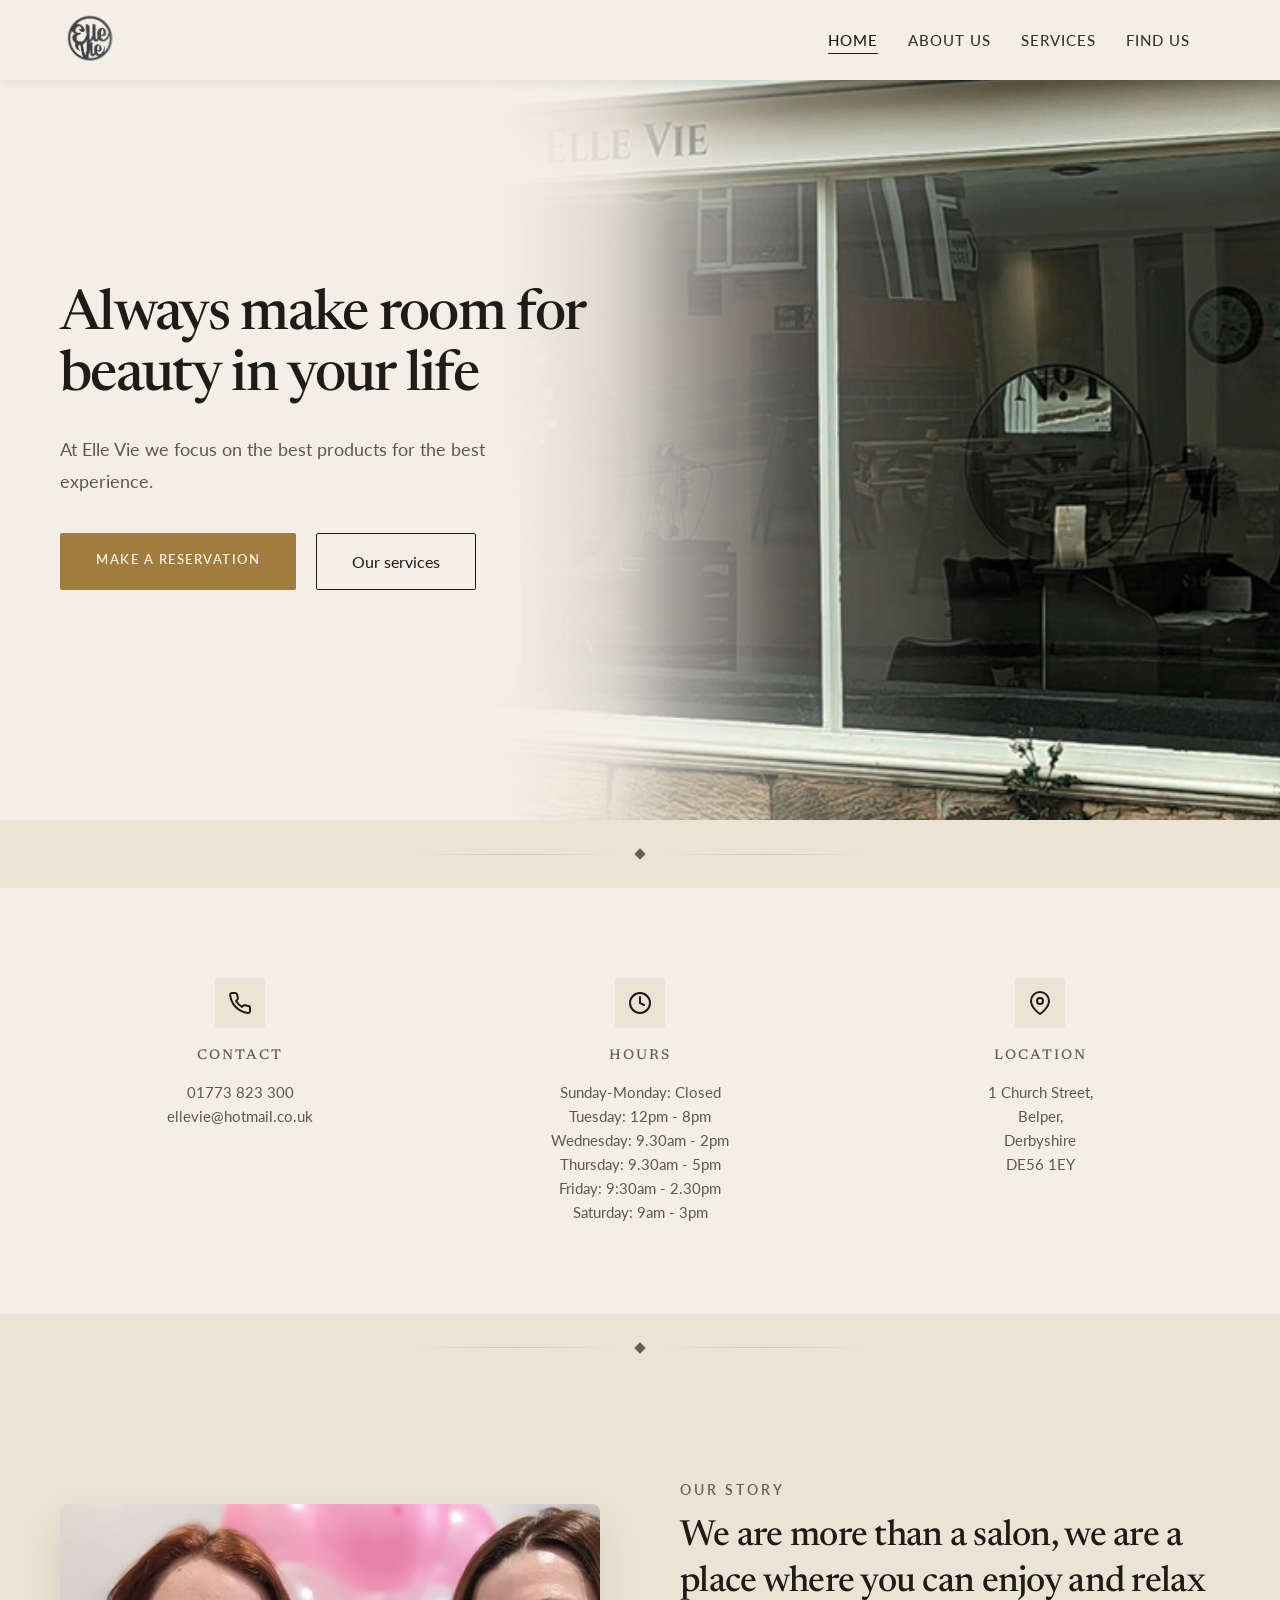
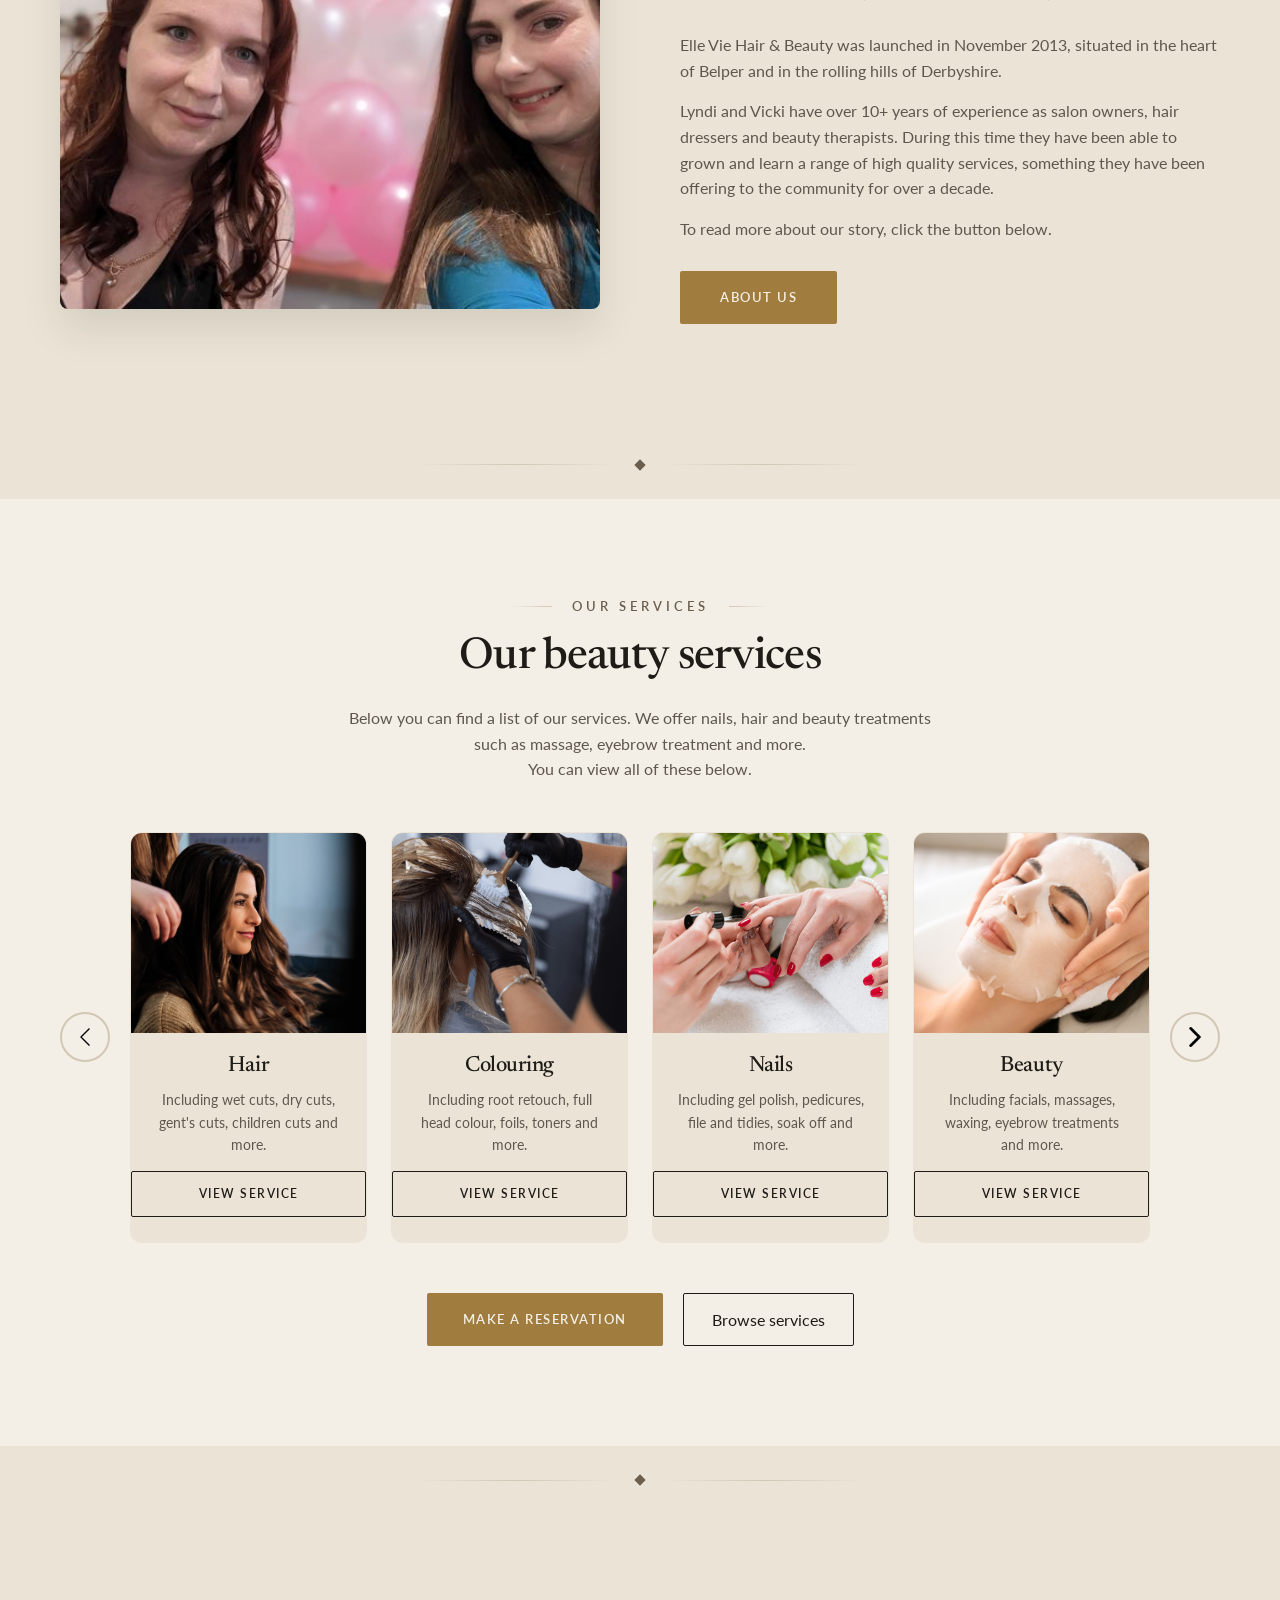
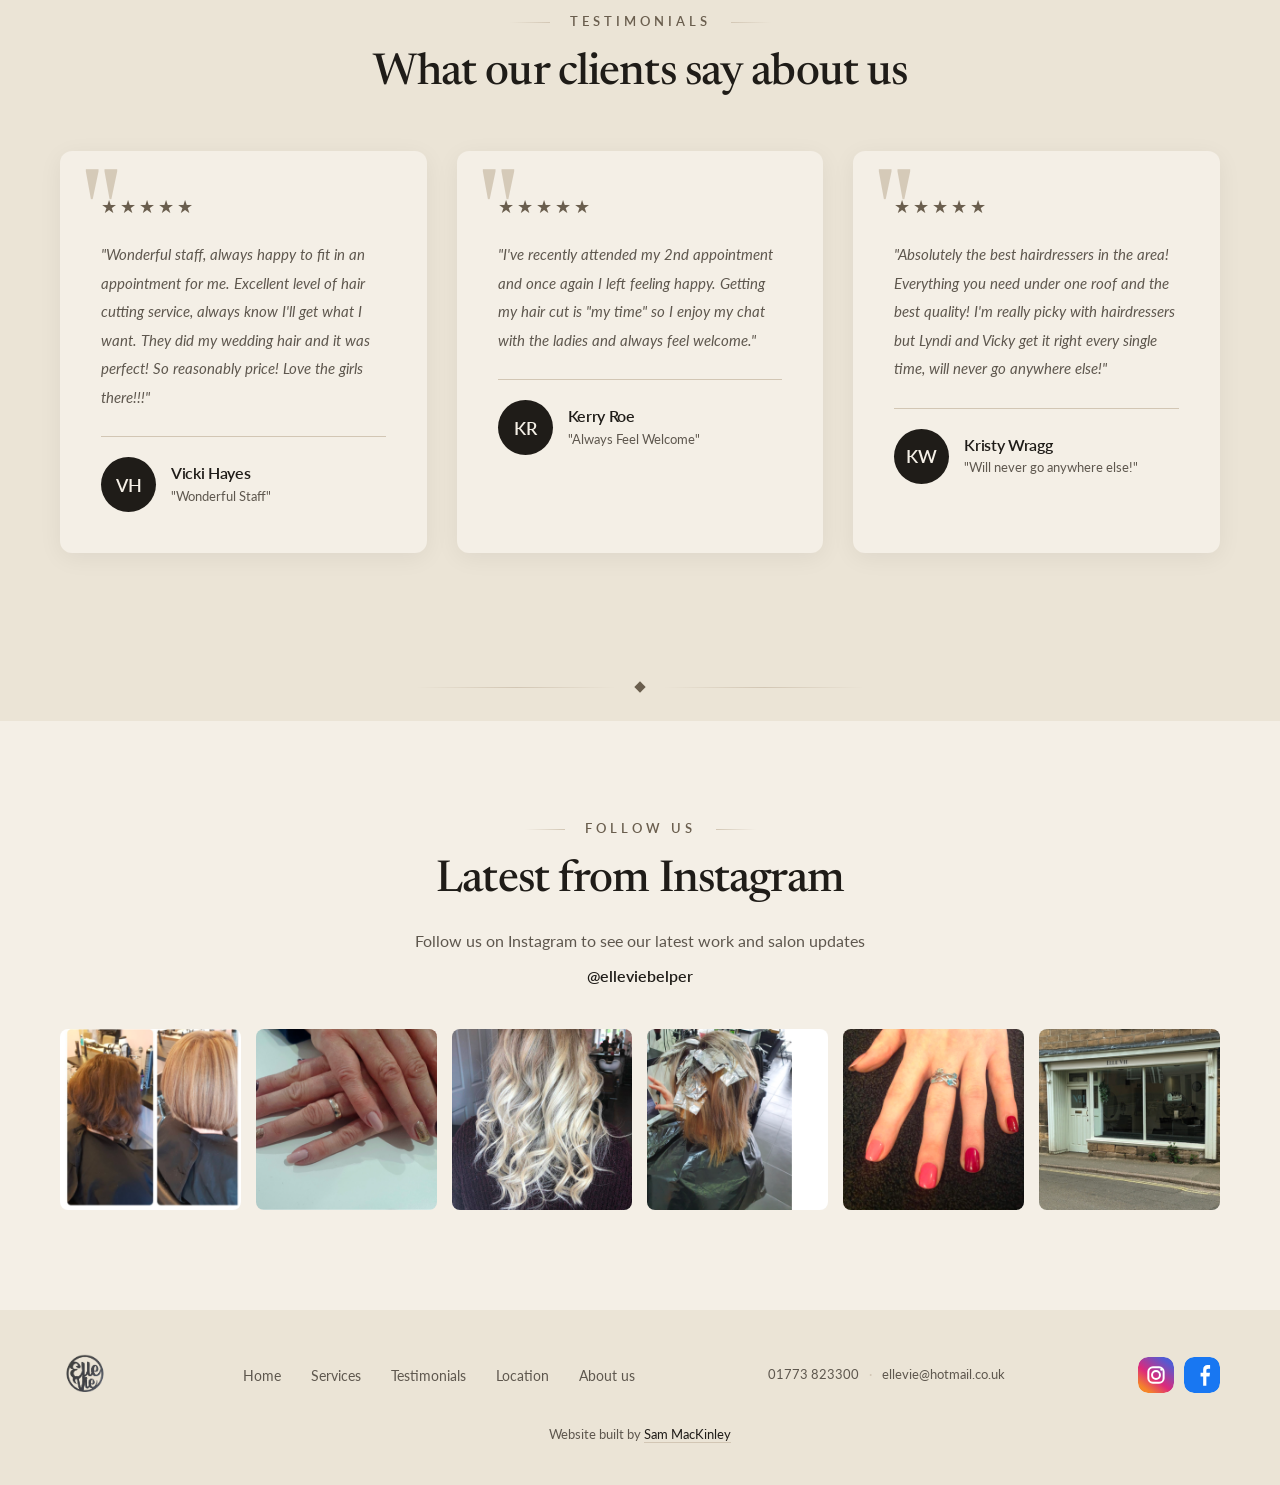
==== commit a9e6e3fb: "Replace the champagne-gold Playfair kit with a shopfront palette and Newsreader. Co-authored-by: Cur" ====
--- a/index.html
+++ b/index.html
@@ -9,7 +9,7 @@
   <meta name="keywords" content="hair salon Belper, beauty salon Belper, Derbyshire hairdresser, hair colouring Belper, gel nails Belper, Elle Vie" />
   <meta name="author" content="Elle Vie Hair &amp; Beauty" />
   <meta name="robots" content="index, follow, max-image-preview:large, max-snippet:-1, max-video-preview:-1" />
-  <meta name="theme-color" content="#c9a86c" />
+  <meta name="theme-color" content="#ebe4d6" />
   <meta name="geo.region" content="GB-DBY" />
   <meta name="geo.placename" content="Belper" />
   <meta name="geo.position" content="53.0240433;-1.4788394" />
@@ -32,7 +32,7 @@
   <meta name="twitter:image" content="https://www.elleviebelper.co.uk/images/home/elle_vie_shop_window.png" />
   <link rel="preconnect" href="https://fonts.googleapis.com" />
   <link rel="preconnect" href="https://fonts.gstatic.com" crossorigin />
-  <link href="https://fonts.googleapis.com/css2?family=Lato:wght@400;600;700&family=Playfair+Display:wght@400;500;600&display=swap" rel="stylesheet" />
+  <link href="https://fonts.googleapis.com/css2?family=Lato:ital,wght@0,400;0,600;0,700;1,400&family=Newsreader:opsz,wght@6..72,400;6..72,500;6..72,600&display=swap" rel="stylesheet" />
   <link rel="stylesheet" href="css/style.css" />
   <script type="application/ld+json">
   {
--- a/css/style.css
+++ b/css/style.css
@@ -4,18 +4,19 @@
 
 /* CSS Variables */
 :root {
-  --color-primary: #c9a86c;
-  --color-primary-dark: #b08d4f;
-  --color-secondary: #2c2c2c;
-  --color-text: #333333;
-  --color-text-light: #666666;
-  --color-white: #ffffff;
-  --color-cream: #f9f7f4;
-  --color-light-gray: #f5f5f5;
-  --color-border: #e0e0e0;
-  --color-dark: #1a1a1a;
-  
-  --font-primary: 'Playfair Display', Georgia, serif;
+  --color-primary: #a07d3f;
+  --color-primary-dark: #7e622f;
+  --color-secondary: #1f1c18;
+  --color-text: #3a342c;
+  --color-text-light: #5e574e;
+  --color-white: #f4efe6;
+  --color-cream: #ebe4d6;
+  --color-light-gray: #e4dccf;
+  --color-border: #d2c6b4;
+  --color-dark: #1f1c18;
+  --color-label: #6a5e4e;
+
+  --font-primary: 'Newsreader', 'Iowan Old Style', Palatino, 'Palatino Linotype', serif;
   --font-secondary: 'Lato', 'Helvetica Neue', Arial, sans-serif;
   
   --container-width: 1200px;
@@ -62,7 +63,7 @@
   font-size: 16px;
   line-height: 1.6;
   color: var(--color-text);
-  background-color: var(--color-white);
+  background-color: var(--color-cream);
   overflow-x: hidden;
 }
 
@@ -86,13 +87,13 @@
   flex: 1;
   max-width: 200px;
   height: 1px;
-  background: linear-gradient(90deg, transparent, var(--color-primary), transparent);
+  background: linear-gradient(90deg, transparent, var(--color-border), transparent);
 }
 
 .section-divider__diamond {
-  width: 10px;
-  height: 10px;
-  background-color: var(--color-primary);
+  width: 8px;
+  height: 8px;
+  background-color: var(--color-label);
   transform: rotate(45deg);
   margin: 0 20px;
   flex-shrink: 0;
@@ -116,8 +117,10 @@
 
 h1, h2, h3, h4, h5, h6 {
   font-family: var(--font-primary);
-  font-weight: 400;
-  line-height: 1.3;
+  font-weight: 500;
+  font-optical-sizing: auto;
+  line-height: 1.2;
+  letter-spacing: -0.02em;
 }
 
 /* Wrapper */
@@ -148,7 +151,7 @@
   right: 0;
   z-index: 1000;
   background-color: var(--color-white);
-  box-shadow: 0 2px 10px rgba(0, 0, 0, 0.1);
+  box-shadow: 0 2px 10px rgba(31, 28, 24, 0.08);
   height: var(--header-height);
 }
 
@@ -191,8 +194,8 @@
   bottom: 5px;
   left: 0;
   width: 0;
-  height: 2px;
-  background-color: var(--color-primary);
+  height: 1px;
+  background-color: var(--color-secondary);
   transition: width var(--transition-normal);
 }
 
@@ -201,7 +204,7 @@
 }
 
 .menu__link:hover {
-  color: var(--color-primary);
+  color: var(--color-secondary);
 }
 
 /* Mobile Menu Icon */
@@ -302,9 +305,9 @@
     90deg,
     var(--color-white) 0%,
     var(--color-white) 36%,
-    rgba(255, 255, 255, 0.82) 48%,
-    rgba(255, 255, 255, 0.28) 62%,
-    rgba(255, 255, 255, 0) 78%
+    color-mix(in srgb, var(--color-white) 82%, transparent) 48%,
+    color-mix(in srgb, var(--color-white) 28%, transparent) 62%,
+    transparent 78%
   );
 }
 
@@ -323,8 +326,8 @@
   color: var(--color-secondary);
   margin-bottom: 24px;
   line-height: 1.1;
-  font-weight: 300;
-  letter-spacing: -0.5px;
+  font-weight: 500;
+  letter-spacing: -0.03em;
 }
 
 .main__text {
@@ -348,36 +351,32 @@
   font-weight: 600;
   text-transform: uppercase;
   letter-spacing: 1.5px;
-  border-radius: 50px;
+  border-radius: 2px;
   transition: all var(--transition-normal);
   cursor: pointer;
   border: none;
 }
 
 .main__button--primary {
-  background: linear-gradient(135deg, #d4b87a 0%, var(--color-primary) 50%, #b08d4f 100%);
+  background-color: var(--color-primary);
   color: var(--color-white);
-  box-shadow: 0 4px 15px rgba(201, 168, 108, 0.3);
 }
 
 .main__button--primary:hover {
-  background: linear-gradient(135deg, #e0c78a 0%, #d4b87a 50%, var(--color-primary) 100%);
-  box-shadow: 0 6px 20px rgba(201, 168, 108, 0.4);
-  transform: translateY(-2px);
+  background-color: var(--color-primary-dark);
 }
 
 .main__button--secondary {
   background-color: transparent;
   color: var(--color-secondary);
-  border: 2px solid var(--color-secondary);
-  padding: 14px 34px;
-  border-radius: 50px;
+  border: 1px solid var(--color-secondary);
+  padding: 15px 35px;
+  border-radius: 2px;
 }
 
 .main__button--secondary:hover {
   background-color: var(--color-secondary);
   color: var(--color-white);
-  transform: translateY(-2px);
 }
 
 /* ==========================================
@@ -406,23 +405,22 @@
   display: flex;
   align-items: center;
   justify-content: center;
-  background: linear-gradient(135deg, rgba(212, 184, 122, 0.1) 0%, rgba(201, 168, 108, 0.15) 100%);
-  border-radius: 50%;
-  color: var(--color-primary);
-  transition: all var(--transition-normal);
+  background-color: var(--color-cream);
+  border-radius: 2px;
+  color: var(--color-secondary);
+  transition: color var(--transition-normal), background-color var(--transition-normal);
 }
 
 .contact-info__item:hover .contact-info__icon {
-  background: linear-gradient(135deg, #d4b87a 0%, var(--color-primary) 100%);
+  background-color: var(--color-secondary);
   color: var(--color-white);
-  transform: scale(1.1);
 }
 
 .contact-info__title {
   font-size: 14px;
   text-transform: uppercase;
   letter-spacing: 2px;
-  color: var(--color-primary);
+  color: var(--color-label);
   margin-bottom: 15px;
 }
 
@@ -444,12 +442,12 @@
   left: 0;
   width: 0;
   height: 1px;
-  background-color: var(--color-primary);
+  background-color: var(--color-secondary);
   transition: width var(--transition-normal);
 }
 
 .contact-info__content a:hover {
-  color: var(--color-primary);
+  color: var(--color-secondary);
 }
 
 .contact-info__content a:hover::after {
@@ -487,7 +485,7 @@
   font-size: 14px;
   text-transform: uppercase;
   letter-spacing: 3px;
-  color: var(--color-primary);
+  color: var(--color-label);
   margin-bottom: 15px;
   font-family: var(--font-secondary);
   font-weight: 600;
@@ -512,21 +510,18 @@
 .about__button {
   display: inline-block;
   padding: 16px 40px;
-  background: linear-gradient(135deg, #d4b87a 0%, var(--color-primary) 50%, #b08d4f 100%);
+  background-color: var(--color-primary);
   color: var(--color-white);
   font-size: 13px;
   font-weight: 600;
   text-transform: uppercase;
   letter-spacing: 1.5px;
-  border-radius: 50px;
-  transition: all var(--transition-normal);
-  box-shadow: 0 4px 15px rgba(201, 168, 108, 0.3);
+  border-radius: 2px;
+  transition: background-color var(--transition-normal);
 }
 
 .about__button:hover {
-  background: linear-gradient(135deg, #e0c78a 0%, #d4b87a 50%, var(--color-primary) 100%);
-  box-shadow: 0 6px 20px rgba(201, 168, 108, 0.4);
-  transform: translateY(-2px);
+  background-color: var(--color-primary-dark);
 }
 
 /* ==========================================
@@ -545,7 +540,7 @@
   font-size: 13px;
   text-transform: uppercase;
   letter-spacing: 4px;
-  color: var(--color-primary);
+  color: var(--color-label);
   margin-bottom: 18px;
   font-family: var(--font-secondary);
   font-weight: 600;
@@ -560,18 +555,18 @@
   content: '';
   width: 40px;
   height: 1px;
-  background: linear-gradient(90deg, transparent, var(--color-primary));
+  background: linear-gradient(90deg, transparent, var(--color-border));
 }
 
 .services__subtitle::after {
-  background: linear-gradient(90deg, var(--color-primary), transparent);
+  background: linear-gradient(90deg, var(--color-border), transparent);
 }
 
 .services__title {
   font-size: 44px;
   color: var(--color-secondary);
   margin-bottom: 20px;
-  font-weight: 300;
+  font-weight: 500;
 }
 
 .services__description {
@@ -603,8 +598,8 @@
 }
 
 .services__nav:hover {
-  background-color: var(--color-primary);
-  border-color: var(--color-primary);
+  background-color: var(--color-secondary);
+  border-color: var(--color-secondary);
 }
 
 .services__nav img {
@@ -640,8 +635,8 @@
 
 .item-services:hover {
   transform: translateY(-5px);
-  box-shadow: 0 12px 35px rgba(0, 0, 0, 0.1);
-  border-color: var(--color-primary);
+  box-shadow: 0 12px 35px rgba(31, 28, 24, 0.1);
+  border-color: var(--color-border);
 }
 
 .item-services__image {
@@ -687,20 +682,18 @@
   font-weight: 600;
   text-transform: uppercase;
   letter-spacing: 1.5px;
-  color: var(--color-primary);
-  border: 2px solid var(--color-primary);
-  border-radius: 50px;
+  color: var(--color-secondary);
+  border: 1px solid var(--color-secondary);
+  border-radius: 2px;
   transition: all var(--transition-normal);
   flex-shrink: 0;
   margin-top: auto;
 }
 
 .item-services__button:hover {
-  background: linear-gradient(135deg, #d4b87a 0%, var(--color-primary) 50%, #b08d4f 100%);
+  background-color: var(--color-primary);
   color: var(--color-white);
-  border-color: transparent;
-  transform: translateY(-2px);
-  box-shadow: 0 4px 15px rgba(201, 168, 108, 0.3);
+  border-color: var(--color-primary);
 }
 
 .services__buttons {
@@ -711,22 +704,20 @@
 }
 
 .services__button--primary {
-  background: linear-gradient(135deg, #d4b87a 0%, var(--color-primary) 50%, #b08d4f 100%);
+  background-color: var(--color-primary);
   color: var(--color-white);
-  box-shadow: 0 4px 15px rgba(201, 168, 108, 0.3);
-  border-radius: 50px;
+  border-radius: 2px;
 }
 
 .services__button--primary:hover {
-  background: linear-gradient(135deg, #e0c78a 0%, #d4b87a 50%, var(--color-primary) 100%);
-  transform: translateY(-2px);
+  background-color: var(--color-primary-dark);
 }
 
 .services__button--secondary {
   background-color: transparent;
   color: var(--color-secondary);
-  border-radius: 50px;
-  border: 2px solid var(--color-secondary);
+  border-radius: 2px;
+  border: 1px solid var(--color-secondary);
   padding: 13px 28px;
 }
 
@@ -743,20 +734,24 @@
   gap: 12px;
   margin-bottom: 35px;
   padding: 12px 24px;
-  background: linear-gradient(135deg, rgba(201, 168, 108, 0.15) 0%, rgba(201, 168, 108, 0.08) 100%);
-  border-radius: 50px;
-  border: 1px solid rgba(201, 168, 108, 0.3);
+  background-color: var(--color-cream);
+  border-radius: 2px;
+  border: 1px solid var(--color-border);
   transition: opacity 0.4s ease, transform 0.4s ease;
-  animation: hintPulse 2s ease-in-out infinite;
-}
-
-@keyframes hintPulse {
-  0%, 100% {
-    box-shadow: 0 0 0 0 rgba(201, 168, 108, 0.4);
-  }
-  50% {
-    box-shadow: 0 0 0 8px rgba(201, 168, 108, 0);
-  }
+}
+
+.services__scroll-hint-arrow {
+  display: inline-flex;
+  align-items: center;
+  justify-content: center;
+  width: 32px;
+  height: 32px;
+  background-color: var(--color-secondary);
+  color: var(--color-white);
+  font-size: 18px;
+  font-weight: bold;
+  border-radius: 2px;
+  animation: swipeHint 0.8s ease-in-out infinite;
 }
 
 .services__scroll-hint.hidden {
@@ -771,20 +766,6 @@
   font-size: 15px;
   font-weight: 600;
   letter-spacing: 0.5px;
-}
-
-.services__scroll-hint-arrow {
-  display: inline-flex;
-  align-items: center;
-  justify-content: center;
-  width: 32px;
-  height: 32px;
-  background: linear-gradient(135deg, #d4b87a 0%, var(--color-primary) 100%);
-  color: var(--color-white);
-  font-size: 18px;
-  font-weight: bold;
-  border-radius: 50%;
-  animation: swipeHint 0.8s ease-in-out infinite;
 }
 
 @keyframes swipeHint {
@@ -839,7 +820,7 @@
   font-size: 13px;
   text-transform: uppercase;
   letter-spacing: 4px;
-  color: var(--color-primary);
+  color: var(--color-label);
   margin-bottom: 18px;
   font-family: var(--font-secondary);
   font-weight: 600;
@@ -854,18 +835,18 @@
   content: '';
   width: 40px;
   height: 1px;
-  background: linear-gradient(90deg, transparent, var(--color-primary));
+  background: linear-gradient(90deg, transparent, var(--color-border));
 }
 
 .testimonial__subtitle::after {
-  background: linear-gradient(90deg, var(--color-primary), transparent);
+  background: linear-gradient(90deg, var(--color-border), transparent);
 }
 
 .testimonial__title {
   font-size: 44px;
   color: var(--color-secondary);
   margin-bottom: 50px;
-  font-weight: 300;
+  font-weight: 500;
 }
 
 .testimonial__grid {
@@ -889,25 +870,21 @@
   position: absolute;
   top: 15px;
   left: 20px;
-  font-family: Georgia, serif;
+  font-family: var(--font-primary);
   font-size: 120px;
-  color: var(--color-primary);
-  opacity: 0.12;
+  color: var(--color-border);
+  opacity: 0.9;
   line-height: 1;
   pointer-events: none;
 }
 
 .testimonial__stars {
-  color: var(--color-primary);
+  color: var(--color-label);
   font-size: 18px;
   margin-bottom: 20px;
   letter-spacing: 3px;
   position: relative;
   z-index: 1;
-  background: linear-gradient(135deg, #d4b87a 0%, var(--color-primary) 100%);
-  -webkit-background-clip: text;
-  -webkit-text-fill-color: transparent;
-  background-clip: text;
 }
 
 .testimonial__text {
@@ -925,7 +902,7 @@
   align-items: center;
   gap: 15px;
   padding-top: 20px;
-  border-top: 1px solid rgba(201, 168, 108, 0.2);
+  border-top: 1px solid var(--color-border);
   position: relative;
   z-index: 1;
 }
@@ -935,11 +912,10 @@
   height: 55px;
   border-radius: 50%;
   overflow: hidden;
-  background: linear-gradient(135deg, #d4b87a 0%, var(--color-primary) 100%);
+  background-color: var(--color-secondary);
   display: flex;
   align-items: center;
   justify-content: center;
-  box-shadow: 0 4px 12px rgba(201, 168, 108, 0.3);
 }
 
 .testimonial__author-initial {
@@ -976,7 +952,7 @@
   font-size: 13px;
   text-transform: uppercase;
   letter-spacing: 4px;
-  color: var(--color-primary);
+  color: var(--color-label);
   margin-bottom: 18px;
   font-family: var(--font-secondary);
   font-weight: 600;
@@ -991,18 +967,18 @@
   content: '';
   width: 40px;
   height: 1px;
-  background: linear-gradient(90deg, transparent, var(--color-primary));
+  background: linear-gradient(90deg, transparent, var(--color-border));
 }
 
 .instagram__subtitle::after {
-  background: linear-gradient(90deg, var(--color-primary), transparent);
+  background: linear-gradient(90deg, var(--color-border), transparent);
 }
 
 .instagram__title {
   font-size: 44px;
   color: var(--color-secondary);
   margin-bottom: 20px;
-  font-weight: 300;
+  font-weight: 500;
 }
 
 .instagram__description {
@@ -1012,7 +988,7 @@
 
 .instagram__follow {
   display: inline-block;
-  color: var(--color-primary);
+  color: var(--color-secondary);
   font-weight: 600;
   margin-top: 10px;
 }
@@ -1048,7 +1024,7 @@
 .instagram__overlay {
   position: absolute;
   inset: 0;
-  background-color: rgba(201, 168, 108, 0.8);
+  background-color: rgba(31, 28, 24, 0.72);
   display: flex;
   align-items: center;
   justify-content: center;
@@ -1100,7 +1076,7 @@
 }
 
 .footer__menu a:hover {
-  color: var(--color-primary);
+  color: var(--color-secondary);
 }
 
 .footer__contact {
@@ -1117,11 +1093,11 @@
 }
 
 .footer__contact a:hover {
-  color: var(--color-primary);
+  color: var(--color-secondary);
 }
 
 .footer__contact-sep {
-  color: var(--color-primary);
+  color: var(--color-border);
 }
 
 .footer__social {
@@ -1163,11 +1139,12 @@
 .footer__credit a {
   color: var(--color-secondary);
   text-decoration: none;
-  border-bottom: 1px solid var(--color-primary);
+  border-bottom: 1px solid var(--color-border);
 }
 
 .footer__credit a:hover {
-  color: var(--color-primary);
+  color: var(--color-secondary);
+  border-bottom-color: var(--color-secondary);
 }
 
 /* ==========================================
@@ -1255,7 +1232,7 @@
 }
 
 .modal__option:hover {
-  border-color: var(--color-primary);
+  border-color: var(--color-secondary);
   background-color: var(--color-cream);
 }
 
@@ -1562,7 +1539,7 @@
 
 .pricing-item__price {
   font-weight: 600;
-  color: var(--color-primary);
+  color: var(--color-secondary);
 }
 
 /* Booking Section */
@@ -1601,7 +1578,7 @@
 }
 
 .booking__option:hover {
-  border-color: var(--color-primary);
+  border-color: var(--color-secondary);
   background-color: var(--color-cream);
 }
 
@@ -1681,7 +1658,7 @@
   font-size: 12px;
   text-transform: uppercase;
   letter-spacing: 1px;
-  color: var(--color-primary);
+  color: var(--color-label);
   margin-bottom: 5px;
 }
 
@@ -1707,8 +1684,8 @@
 }
 
 .contact__link:hover {
-  border-color: var(--color-primary);
-  background-color: var(--color-primary);
+  border-color: var(--color-secondary);
+  background-color: var(--color-secondary);
 }
 
 .contact__link:hover img {
@@ -1812,8 +1789,8 @@
   .main__fade {
     background: linear-gradient(
       180deg,
-      rgba(255, 255, 255, 0) 8%,
-      rgba(255, 255, 255, 0.2) 38%,
+      transparent 8%,
+      color-mix(in srgb, var(--color-white) 20%, transparent) 38%,
       var(--color-white) 62%
     );
   }
@@ -2320,7 +2297,7 @@
 .about__button:focus-visible,
 .item-services__button:focus-visible {
   outline-offset: 3px;
-  box-shadow: 0 0 0 4px rgba(201, 168, 108, 0.3);
+  box-shadow: 0 0 0 4px color-mix(in srgb, var(--color-primary) 30%, transparent);
 }
 
 /* ==========================================
@@ -2366,7 +2343,7 @@
 
 /* Active Navigation State */
 .menu__link.active {
-  color: var(--color-primary);
+  color: var(--color-secondary);
 }
 
 .menu__link.active::after {
@@ -2600,8 +2577,8 @@
 
 .testimonial__item:hover {
   transform: translateY(-5px);
-  box-shadow: 0 15px 40px rgba(0, 0, 0, 0.1);
-  border-color: var(--color-primary);
+  box-shadow: 0 15px 40px rgba(31, 28, 24, 0.1);
+  border-color: var(--color-border);
 }
 
 /* Instagram Grid Stagger Animation */
@@ -2638,7 +2615,7 @@
 }
 
 .pricing-item:hover {
-  background-color: rgba(201, 168, 108, 0.05);
+  background-color: var(--color-cream);
   padding-left: 10px;
 }
 
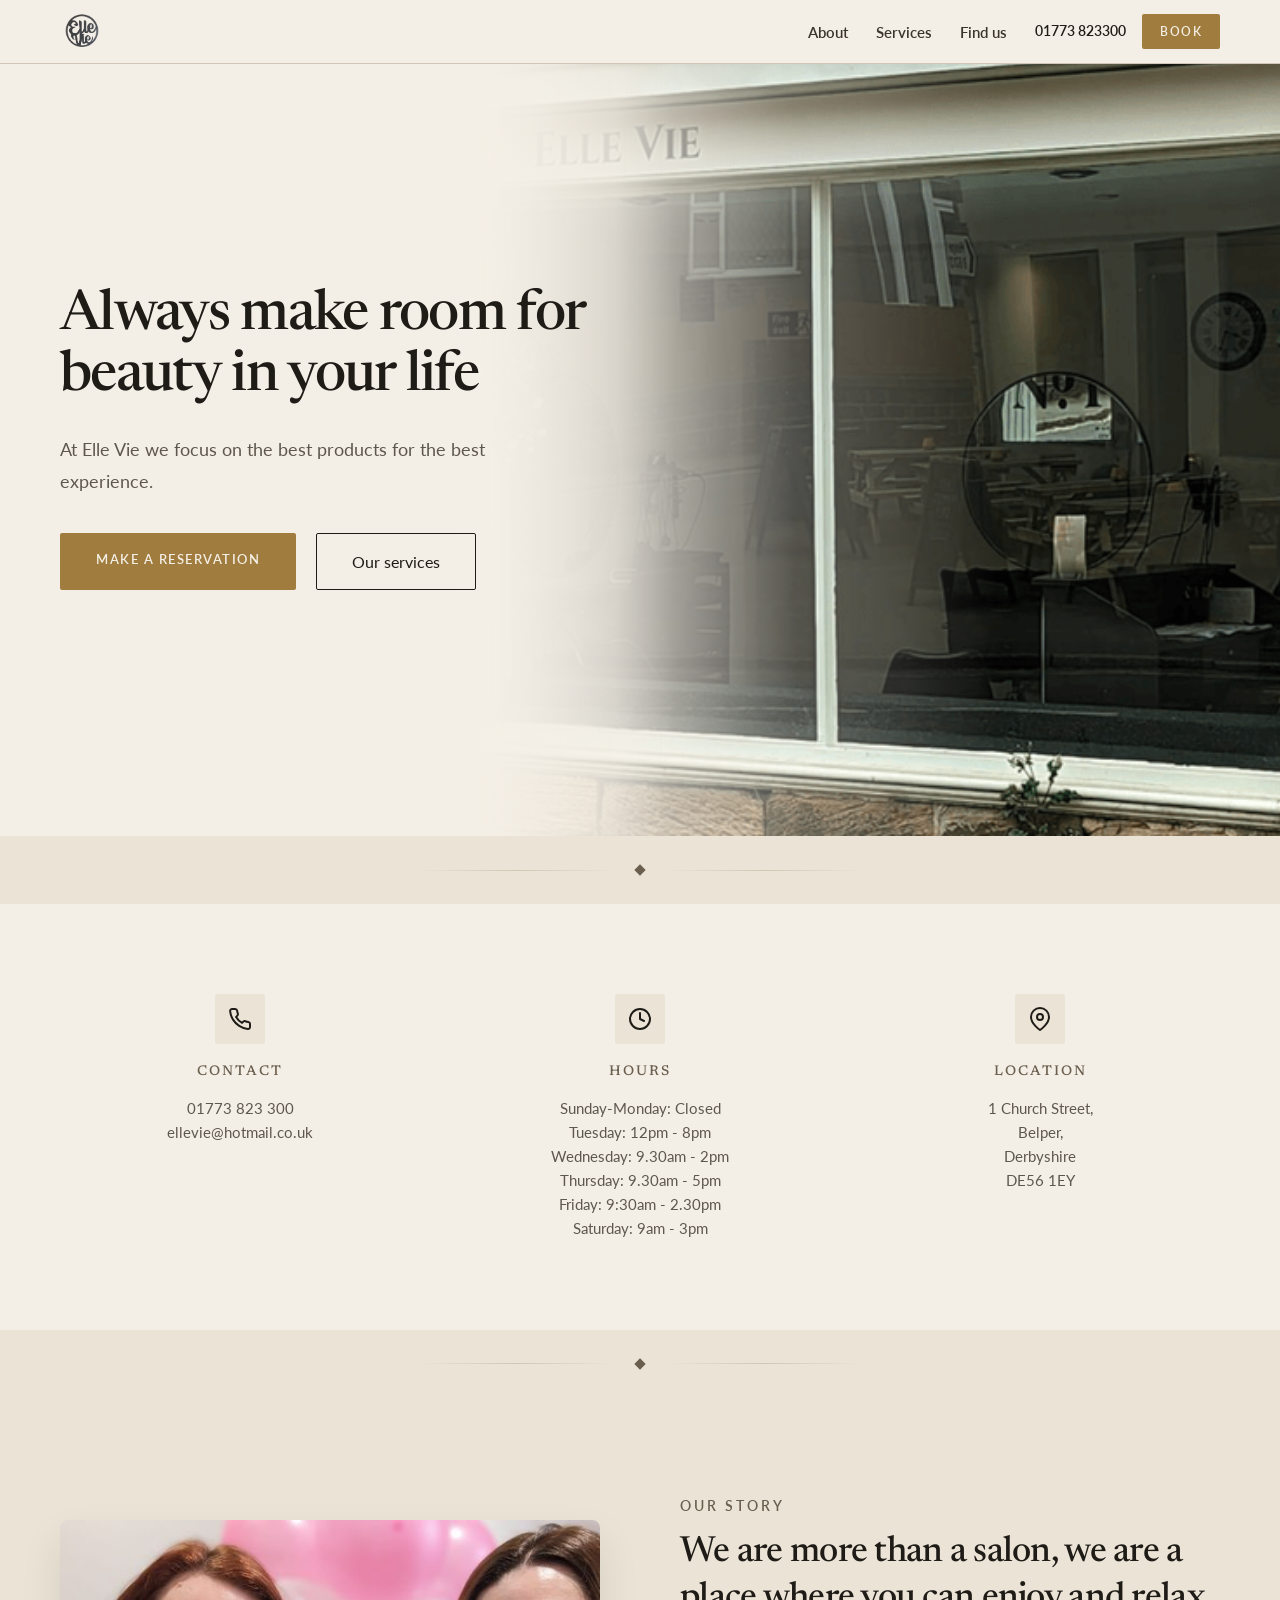
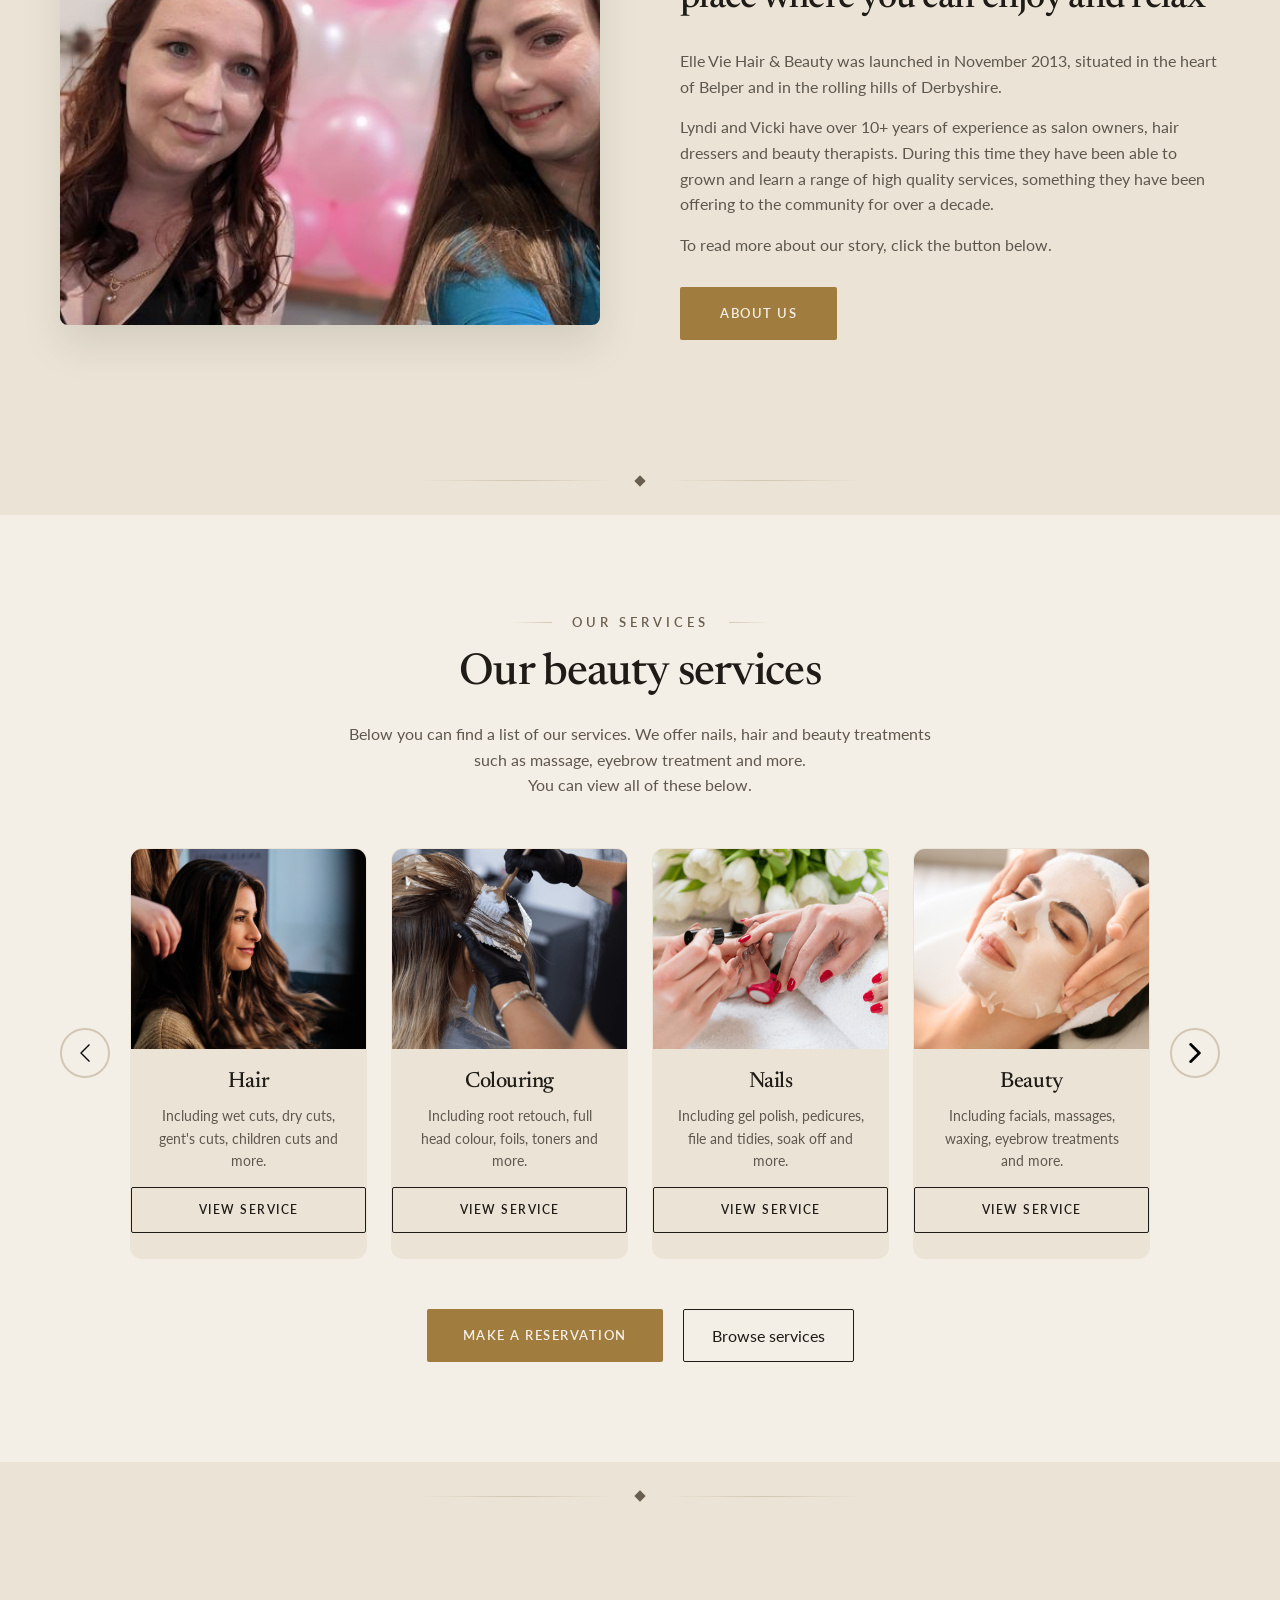
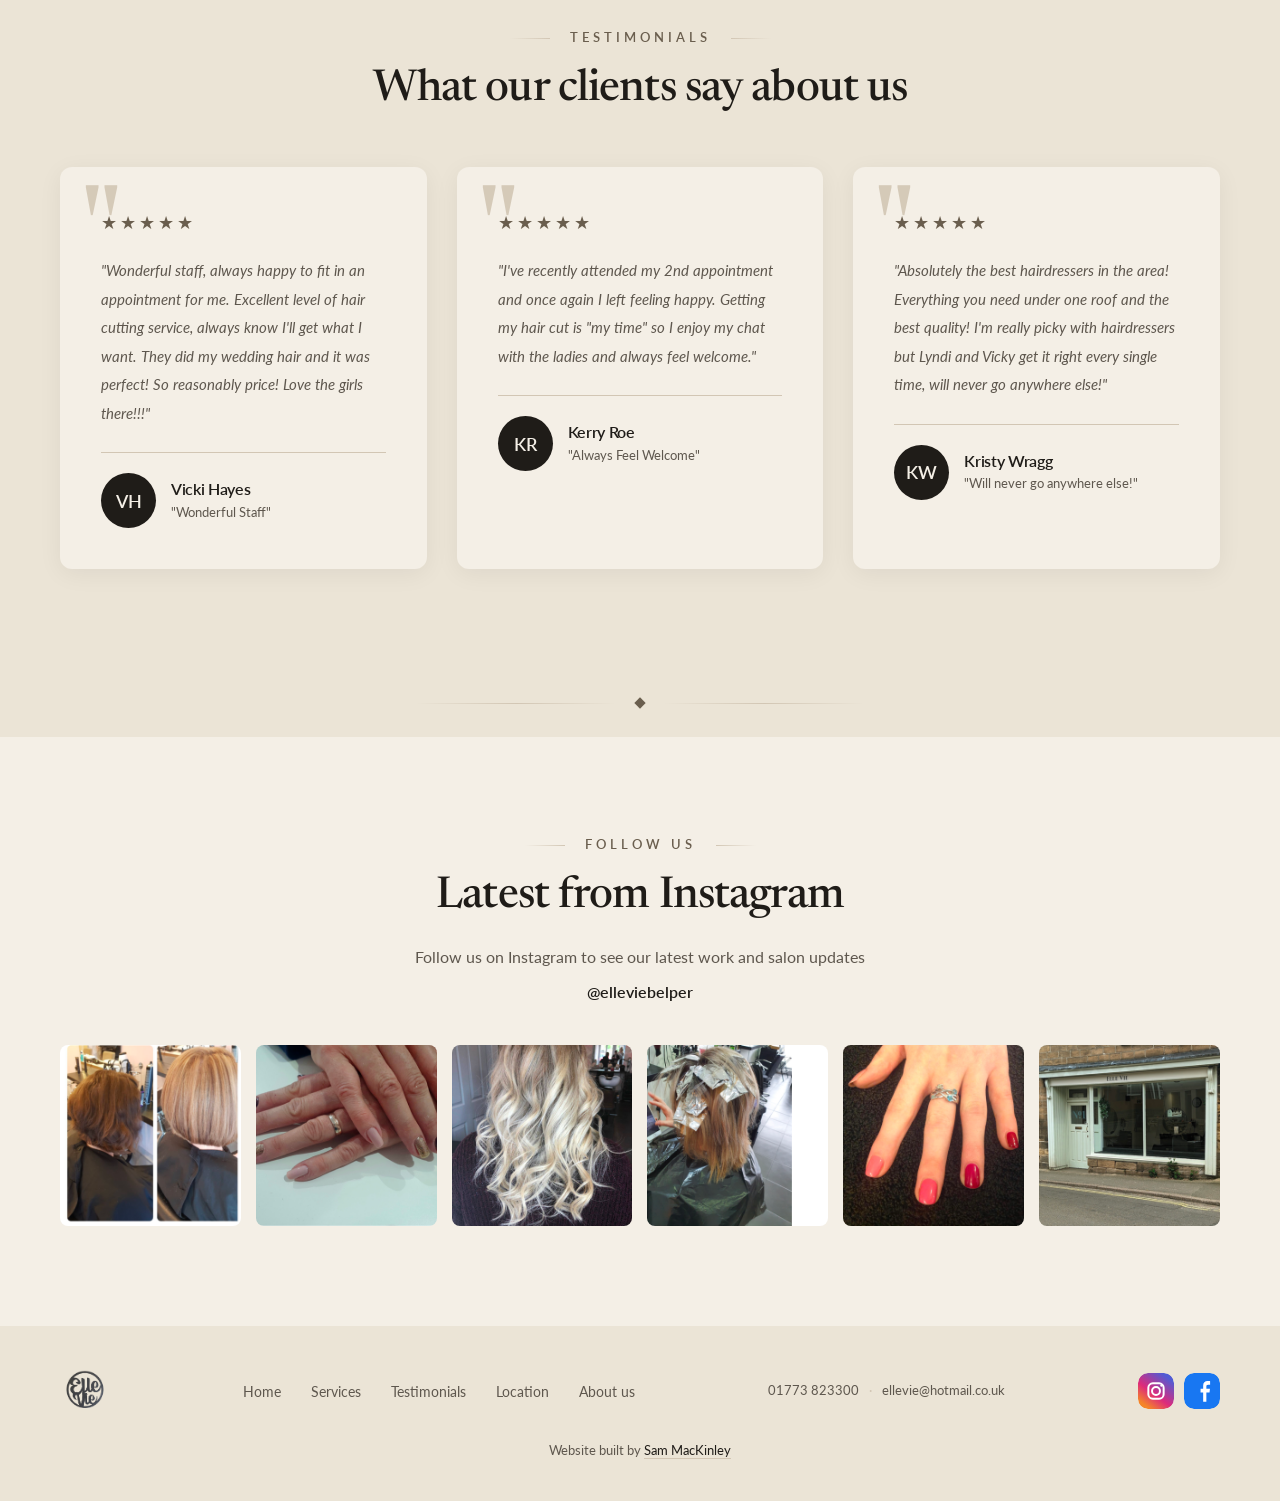
==== commit b72f1d75: "Put Book and Call in the header, and rebuild Find Us around the address without a Maps API key. Co-a" ====
--- a/index.html
+++ b/index.html
@@ -94,22 +94,22 @@
     <header class="header">
       <div class="header__container">
         <a href="index.html" class="header__logo logo">
-          <img src="images/home/logo.png" alt="Elle Vie" />
+          <img src="images/home/logo.png" alt="Elle Vie home" />
         </a>
-        <div class="header__navigation">
-          <div class="header__menu menu">
-            <nav class="menu__body" role="navigation" aria-label="Main navigation">
-              <ul class="menu__list">
-                <li class="menu__item"><a href="index.html" class="menu__link active">Home</a></li>
-                <li class="menu__item"><a href="about-us.html" class="menu__link">About Us</a></li>
-                <li class="menu__item"><a href="services.html" class="menu__link">Services</a></li>
-                <li class="menu__item"><a href="https://www.google.com/maps/place/Elle+Vie+Hair+%26+Beauty/@53.0240433,-1.4788394,15z/data=!4m2!3m1!1s0x0:0xa0e044187cab722d?sa=X&ved=2ahUKEwjLvsyBmYyDAxWkQkEAHSjqBVkQ_BJ6BAgUEAA" class="menu__link" target="_blank">Find Us</a></li>
-              </ul>
-            </nav>
-          </div>
-          <div class="header__actions actions-header">
-            <button type="button" class="menu__icon icon-menu" onclick="toggleMenu()" aria-label="Toggle navigation menu" aria-expanded="false"><span></span></button>
-          </div>
+        <nav class="menu__body" id="site-nav" aria-label="Main">
+          <ul class="menu__list">
+            <li class="menu__item"><a href="about-us.html" class="menu__link">About</a></li>
+            <li class="menu__item"><a href="services.html" class="menu__link">Services</a></li>
+            <li class="menu__item"><a href="find-us.html" class="menu__link">Find us</a></li>
+          </ul>
+        </nav>
+        <div class="header__actions">
+          <a href="tel:01773823300" class="header__call" aria-label="Call 01773 823300">
+            <span class="header__call-num">01773 823300</span>
+            <span class="header__call-short">Call</span>
+          </a>
+          <button type="button" class="header__book" data-open-reservation>Book</button>
+          <button type="button" class="icon-menu" aria-label="Open menu" aria-expanded="false" aria-controls="site-nav"><span></span></button>
         </div>
       </div>
     </header>
@@ -441,7 +441,7 @@
   </div>
   <div class="modal" id="reservationModal">
     <div class="modal__content">
-      <button class="modal__close">&times;</button>
+      <button class="modal__close" aria-label="Close booking options">&times;</button>
       <div class="modal__header">
         <h2>Book via phone or messenger</h2>
       </div>
@@ -454,7 +454,7 @@
             </div>
             <span>Phone</span>
           </a>
-          <a href="https://www.messenger.com/t/545408738829020" target="_blank" class="modal__option">
+          <a href="https://www.messenger.com/t/545408738829020" target="_blank" rel="noopener noreferrer" class="modal__option">
             <div class="modal__icon">
               <img src="images/contact/messenger.png" alt="Messenger">
             </div>
@@ -464,76 +464,9 @@
       </div>
     </div>
   </div>
+  <script src="js/nav.js"></script>
   <script>
-    // Simple toggle function that works on any server/protocol
-    function toggleMenu() {
-      console.log('Toggle menu called');
-      var body = document.body;
-      if (body.classList.contains('menu-open')) {
-        body.classList.remove('menu-open');
-        console.log('Menu closed');
-      } else {
-        body.classList.add('menu-open');
-        console.log('Menu opened');
-      }
-    }
-
-    // Simple modal functions
-    function openModal() {
-      var modal = document.getElementById('reservationModal');
-      if (modal) {
-        modal.classList.add('active');
-        document.body.style.overflow = 'hidden';
-      }
-    }
-
-    function closeModal() {
-      var modal = document.getElementById('reservationModal');
-      if (modal) {
-        modal.classList.remove('active');
-        document.body.style.overflow = '';
-      }
-    }
-
-    // Wait for page to load
     window.onload = function() {
-      console.log('Page loaded, setting up...');
-      
-      // Setup modal buttons
-      var reservationBtns = document.querySelectorAll('.main__button');
-      for (var i = 0; i < reservationBtns.length; i++) {
-        reservationBtns[i].onclick = function(e) {
-          e.preventDefault();
-          openModal();
-        };
-      }
-
-      // Setup modal close
-      var closeBtn = document.querySelector('.modal__close');
-      if (closeBtn) {
-        closeBtn.onclick = closeModal;
-      }
-
-      // Close modal when clicking outside
-      var modal = document.getElementById('reservationModal');
-      if (modal) {
-        modal.onclick = function(e) {
-          if (e.target === modal) {
-            closeModal();
-          }
-        };
-      }
-
-      // Close modal on escape
-      document.onkeydown = function(e) {
-        if (e.key === 'Escape') {
-          closeModal();
-        }
-      };
-
-      console.log('Setup complete');
-      
-      // Scroll to top button
       var scrollBtn = document.getElementById('scrollToTop');
       if (scrollBtn) {
         window.addEventListener('scroll', function() {
@@ -547,17 +480,6 @@
         scrollBtn.addEventListener('click', function() {
           window.scrollTo({ top: 0, behavior: 'smooth' });
         });
-      }
-      
-      // Update aria-expanded on menu toggle
-      var menuBtn = document.querySelector('.icon-menu');
-      if (menuBtn) {
-        var originalToggle = window.toggleMenu;
-        window.toggleMenu = function() {
-          originalToggle();
-          var isOpen = document.body.classList.contains('menu-open');
-          menuBtn.setAttribute('aria-expanded', isOpen);
-        };
       }
       
       // Scroll-triggered animations
--- a/css/style.css
+++ b/css/style.css
@@ -20,7 +20,7 @@
   --font-secondary: 'Lato', 'Helvetica Neue', Arial, sans-serif;
   
   --container-width: 1200px;
-  --header-height: 80px;
+  --header-height: 64px;
   
   --transition-fast: 0.2s ease;
   --transition-normal: 0.3s ease;
@@ -151,47 +151,51 @@
   right: 0;
   z-index: 1000;
   background-color: var(--color-white);
-  box-shadow: 0 2px 10px rgba(31, 28, 24, 0.08);
+  border-bottom: 1px solid var(--color-border);
   height: var(--header-height);
 }
 
 .header__container {
   display: flex;
   align-items: center;
-  justify-content: space-between;
+  gap: 28px;
   height: 100%;
+  position: relative;
+  z-index: 2;
+  background-color: var(--color-white);
+}
+
+.header__logo {
+  flex-shrink: 0;
 }
 
 .header__logo img {
-  height: 60px;
+  height: 44px;
   width: auto;
 }
 
-.header__navigation {
+.menu__body {
+  margin-left: auto;
+}
+
+.menu__list {
   display: flex;
   align-items: center;
-  gap: 30px;
-}
-
-.menu__list {
-  display: flex;
-  gap: 30px;
+  gap: 28px;
 }
 
 .menu__link {
   font-size: 15px;
-  font-weight: 500;
+  font-weight: 600;
   color: var(--color-text);
-  text-transform: uppercase;
-  letter-spacing: 1px;
-  padding: 10px 0;
+  padding: 8px 0;
   position: relative;
 }
 
 .menu__link::after {
   content: '';
   position: absolute;
-  bottom: 5px;
+  bottom: 4px;
   left: 0;
   width: 0;
   height: 1px;
@@ -199,24 +203,61 @@
   transition: width var(--transition-normal);
 }
 
-.menu__link:hover::after {
+.menu__link:hover {
+  color: var(--color-secondary);
+}
+
+.menu__link:hover::after,
+.menu__link.active::after {
   width: 100%;
 }
 
-.menu__link:hover {
-  color: var(--color-secondary);
-}
-
-/* Mobile Menu Icon */
+.header__actions {
+  display: flex;
+  align-items: center;
+  gap: 16px;
+  flex-shrink: 0;
+}
+
+.header__call {
+  font-size: 14px;
+  font-weight: 600;
+  color: var(--color-secondary);
+  white-space: nowrap;
+}
+
+.header__call-short {
+  display: none;
+}
+
+.header__book {
+  display: inline-block;
+  padding: 10px 18px;
+  font-family: var(--font-secondary);
+  font-size: 12px;
+  font-weight: 600;
+  text-transform: uppercase;
+  letter-spacing: 1.5px;
+  border: none;
+  border-radius: 2px;
+  background-color: var(--color-primary);
+  color: var(--color-white);
+  cursor: pointer;
+}
+
+.header__book:hover {
+  background-color: var(--color-primary-dark);
+}
+
 .icon-menu {
   display: none;
-  width: 30px;
-  height: 24px;
+  width: 28px;
+  height: 20px;
   position: relative;
   background: none;
   border: none;
   cursor: pointer;
-  z-index: 1001;
+  padding: 0;
 }
 
 .icon-menu span,
@@ -226,9 +267,9 @@
   position: absolute;
   left: 0;
   width: 100%;
-  height: 3px;
+  height: 2px;
   background-color: var(--color-secondary);
-  transition: all var(--transition-normal);
+  transition: transform var(--transition-normal), opacity var(--transition-normal), top var(--transition-normal), bottom var(--transition-normal);
 }
 
 .icon-menu::before {
@@ -244,7 +285,6 @@
   bottom: 0;
 }
 
-/* Menu Open State */
 .menu-open .icon-menu::before {
   top: 50%;
   transform: translateY(-50%) rotate(45deg);
@@ -257,11 +297,6 @@
 .menu-open .icon-menu::after {
   bottom: 50%;
   transform: translateY(50%) rotate(-45deg);
-}
-
-/* Actions Header Button */
-.actions-header__button {
-  display: none;
 }
 
 /* ==========================================
@@ -1588,137 +1623,149 @@
 }
 
 /* ==========================================
-   Contact Page
+   Find Us
    ========================================== */
-.main_contact {
-  background: linear-gradient(135deg, var(--color-cream) 0%, var(--color-white) 100%);
-}
-
-.main__container_pages {
-  text-align: center;
-  max-width: 800px;
-}
-
-.main__text_pages {
+.find {
+  padding: calc(var(--header-height) + 40px) 0 0;
+  background-color: var(--color-cream);
+}
+
+.find__container {
+  max-width: var(--container-width);
+  margin: 0 auto;
+  padding: 0 20px;
+}
+
+.find__intro {
+  max-width: 34rem;
+  padding: 8px 0 40px;
+}
+
+.find__label {
+  font-family: var(--font-secondary);
+  font-size: 12px;
+  font-weight: 600;
+  letter-spacing: 0.14em;
+  text-transform: uppercase;
+  color: var(--color-label);
+  margin-bottom: 12px;
+}
+
+.find__title {
+  font-size: clamp(36px, 5vw, 52px);
+  color: var(--color-secondary);
+  margin-bottom: 12px;
+  line-height: 1.1;
+}
+
+.find__lede {
   font-size: 18px;
   color: var(--color-text-light);
-}
-
-.contact {
-  padding: 80px 0;
-}
-
-.contact__container {
+  line-height: 1.5;
+}
+
+.find__layout {
   display: grid;
-  grid-template-columns: 1fr 1fr;
-  gap: 60px;
-}
-
-.contact__title {
-  font-size: 32px;
-  color: var(--color-secondary);
-  margin-bottom: 30px;
-}
-
-.connect-contact {
+  grid-template-columns: minmax(16rem, 0.4fr) 1fr;
+  gap: 48px 56px;
+  align-items: stretch;
+  padding-bottom: 72px;
+}
+
+.find__address {
+  font-style: normal;
+  font-size: 17px;
+  line-height: 1.55;
+  color: var(--color-secondary);
+}
+
+.find__links {
   display: flex;
   flex-direction: column;
-  gap: 20px;
-  margin-bottom: 30px;
-}
-
-.connect-contact__item {
-  display: flex;
-  align-items: center;
-  gap: 20px;
-  padding: 20px;
-  background-color: var(--color-cream);
-  border-radius: 8px;
-  transition: all var(--transition-normal);
-}
-
-.connect-contact__item:hover {
-  background-color: var(--color-white);
-  box-shadow: 0 5px 20px rgba(0, 0, 0, 0.1);
-}
-
-.connect-contact__icon {
-  width: 50px;
-  height: 50px;
-  flex-shrink: 0;
-}
-
-.connect-contact__icon img {
-  width: 100%;
-  height: 100%;
-}
-
-.connect-contant__type {
+  align-items: flex-start;
+  gap: 6px;
+  margin-top: 20px;
+}
+
+.find__links a {
+  font-weight: 600;
+  color: var(--color-secondary);
+  border-bottom: 1px solid var(--color-border);
+}
+
+.find__links a:hover {
+  border-bottom-color: var(--color-secondary);
+}
+
+.find__hours {
+  margin: 28px 0 32px;
+  border-top: 1px solid var(--color-border);
+}
+
+.find__hours div {
+  display: grid;
+  grid-template-columns: 1fr auto;
+  gap: 16px;
+  padding: 11px 0;
+  border-bottom: 1px solid var(--color-border);
+}
+
+.find__hours dt {
+  font-weight: 400;
+  color: var(--color-text);
+}
+
+.find__hours dd {
+  margin: 0;
+  font-variant-numeric: tabular-nums;
+  color: var(--color-secondary);
+}
+
+.find__directions {
+  display: inline-block;
+  padding: 12px 22px;
   font-family: var(--font-secondary);
   font-size: 12px;
+  font-weight: 600;
   text-transform: uppercase;
-  letter-spacing: 1px;
-  color: var(--color-label);
-  margin-bottom: 5px;
-}
-
-.connect-contact__label {
-  color: var(--color-text);
-  font-size: 16px;
-}
-
-.contact__links {
-  display: flex;
-  gap: 15px;
-}
-
-.contact__link {
-  width: 45px;
-  height: 45px;
-  display: flex;
-  align-items: center;
-  justify-content: center;
-  border: 2px solid var(--color-border);
-  border-radius: 50%;
-  transition: all var(--transition-normal);
-}
-
-.contact__link:hover {
-  border-color: var(--color-secondary);
-  background-color: var(--color-secondary);
-}
-
-.contact__link:hover img {
-  filter: brightness(0) invert(1);
-}
-
-.contact__link img {
-  width: 20px;
-  height: 20px;
-}
-
-.contact__info {
-  padding: 40px;
-  background-color: var(--color-cream);
-  border-radius: 12px;
-}
-
-.contact__text {
+  letter-spacing: 1.5px;
+  background-color: var(--color-primary);
+  color: var(--color-white);
+  border-radius: 2px;
+}
+
+.find__directions:hover {
+  background-color: var(--color-primary-dark);
+}
+
+.find__map {
+  margin: 0;
+  min-height: 520px;
+  display: flex;
+  flex-direction: column;
+}
+
+.find__map iframe {
+  flex: 1;
+  width: 100%;
+  min-height: 480px;
+  border: 1px solid var(--color-border);
+  background-color: var(--color-light-gray);
+}
+
+.find__map-caption {
+  margin-top: 10px;
+  font-size: 13px;
+}
+
+.find__map-caption a {
   color: var(--color-text-light);
-  line-height: 1.8;
-}
-
-.contact__text p {
-  margin-bottom: 15px;
-}
-
-/* Map Section */
-.map {
-  background-color: var(--color-light-gray);
-}
-
-.map iframe {
-  display: block;
+  border-bottom: 1px solid var(--color-border);
+}
+
+.find__map-caption a:hover {
+  color: var(--color-secondary);
+  border-bottom-color: var(--color-secondary);
 }
 
 /* ==========================================
@@ -1730,37 +1777,49 @@
   .icon-menu {
     display: block;
   }
-  
+
+  .header__call-num {
+    display: none;
+  }
+
+  .header__call-short {
+    display: inline;
+  }
+
   .menu__body {
     position: fixed;
-    top: 0;
+    top: var(--header-height);
     left: 0;
     right: 0;
     bottom: 0;
+    margin-left: 0;
     background-color: var(--color-white);
-    padding: calc(var(--header-height) + 40px) 30px 30px;
+    padding: 28px 20px 40px;
     transform: translateX(100%);
     transition: transform var(--transition-normal);
-    z-index: 100;
     overflow-y: auto;
-  }
-  
+    border-top: 1px solid var(--color-border);
+  }
+
   .menu-open .menu__body {
     transform: translateX(0);
   }
-  
+
   .menu__list {
     flex-direction: column;
+    align-items: stretch;
     gap: 0;
   }
-  
+
   .menu__link {
     display: block;
-    padding: 20px 0;
-    font-size: 20px;
+    padding: 18px 0;
+    font-size: 22px;
+    font-weight: 500;
+    font-family: var(--font-primary);
     border-bottom: 1px solid var(--color-border);
   }
-  
+
   .menu__link::after {
     display: none;
   }
@@ -1932,8 +1991,15 @@
     direction: ltr;
   }
   
-  .contact__container {
+  .find__layout {
     grid-template-columns: 1fr;
+    gap: 36px;
+    padding-bottom: 56px;
+  }
+
+  .find__map,
+  .find__map iframe {
+    min-height: 360px;
   }
 }
 
@@ -1980,11 +2046,19 @@
 /* Mobile */
 @media (max-width: 576px) {
   :root {
-    --header-height: 70px;
+    --header-height: 56px;
   }
   
   .header__logo img {
-    height: 45px;
+    height: 36px;
+  }
+
+  .header__actions {
+    gap: 10px;
+  }
+
+  .header__book {
+    padding: 8px 12px;
   }
   
   .main {
@@ -2493,11 +2567,11 @@
 
 /* Header scroll effect */
 .header {
-  transition: box-shadow var(--transition-normal), background-color var(--transition-normal);
+  transition: background-color var(--transition-normal);
 }
 
 .header.scrolled {
-  box-shadow: 0 4px 20px rgba(0, 0, 0, 0.15);
+  background-color: var(--color-white);
 }
 
 /* Enhanced Button Animations */
